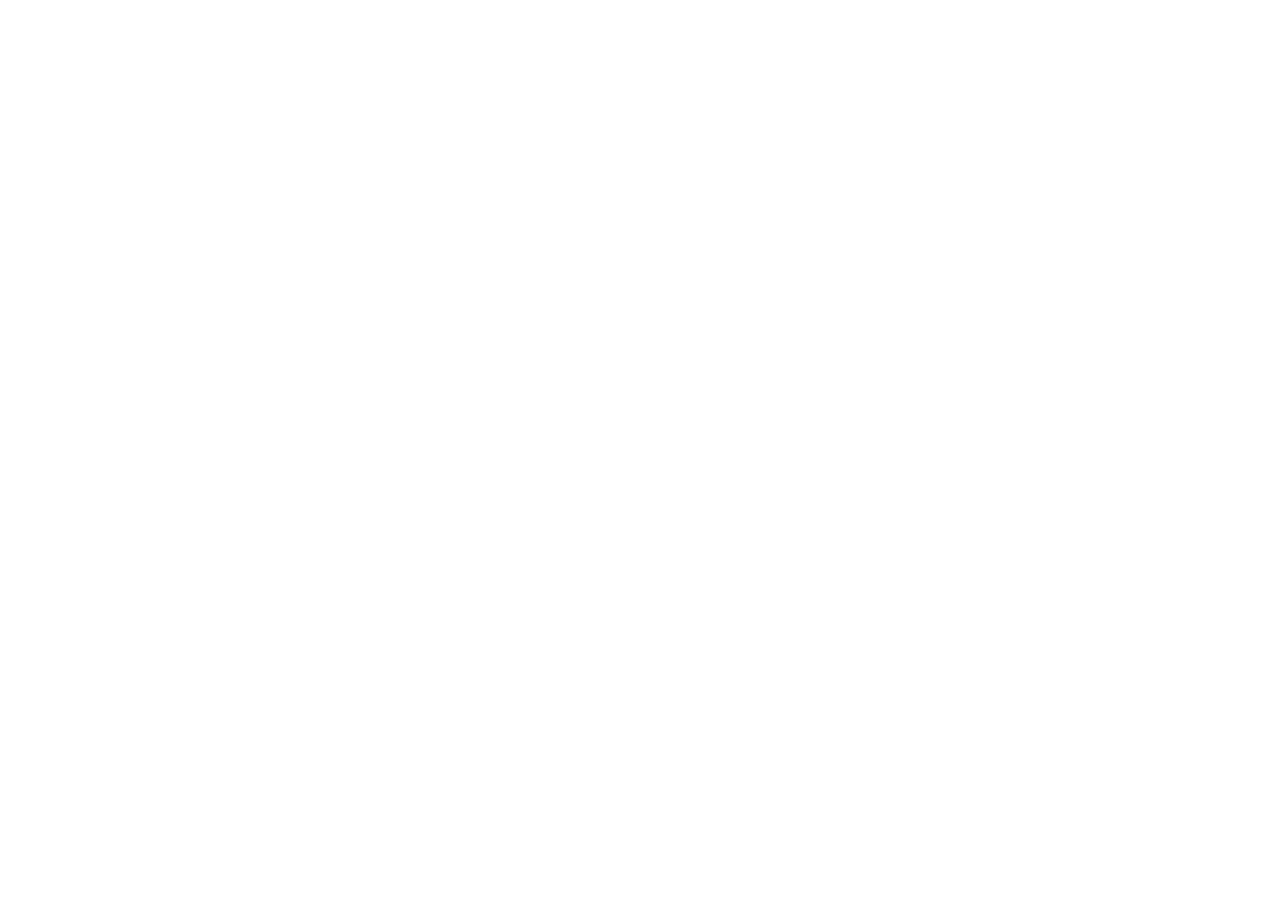
==== contact.html @ 7c4e67d2 "Init: Création de dépot et Arborescence" ====
<!DOCTYPE html>
<html lang="en">
<head>
    <meta charset="UTF-8">
    <meta name="viewport" content="width=device-width, initial-scale=1.0">
    <title>Contact-AfriConnectSummit</title>
     <!--google fonts-->
    <link href="https://fonts.googleapis.com/css2?family=Poppins:wght@300;500;700&display=swap" rel="stylesheet">
    <!--icons bootstrap-->
    <link href="https://cdn.jsdelivr.net/npm/bootstrap-icons@1.11.3/font/bootstrap-icons.css" rel="stylesheet">
    <!--Feuille CSS-->
    <link rel="stylesheet" href="css/style.css">
</head>
<body>
     <!--Le contenu de ma page -->

     
    <script src="js/main.js"></script>
</body>
</html>
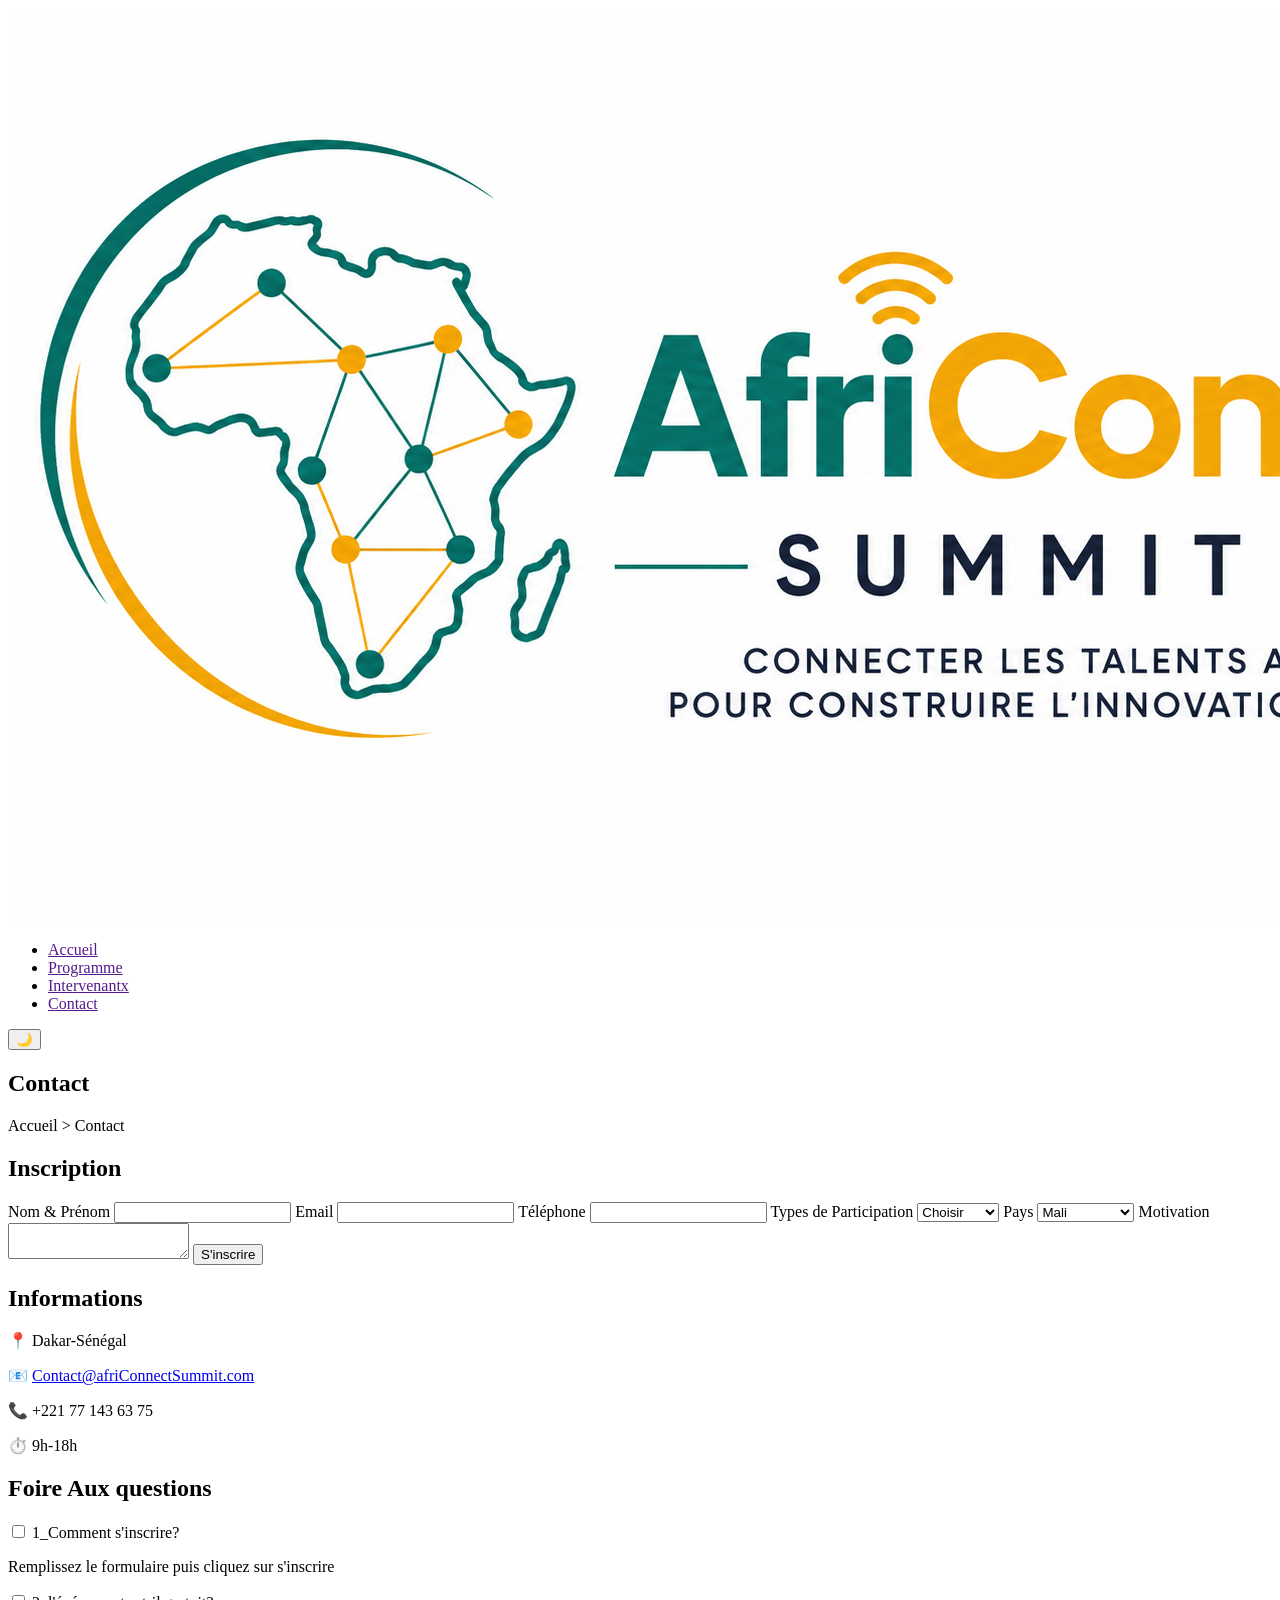
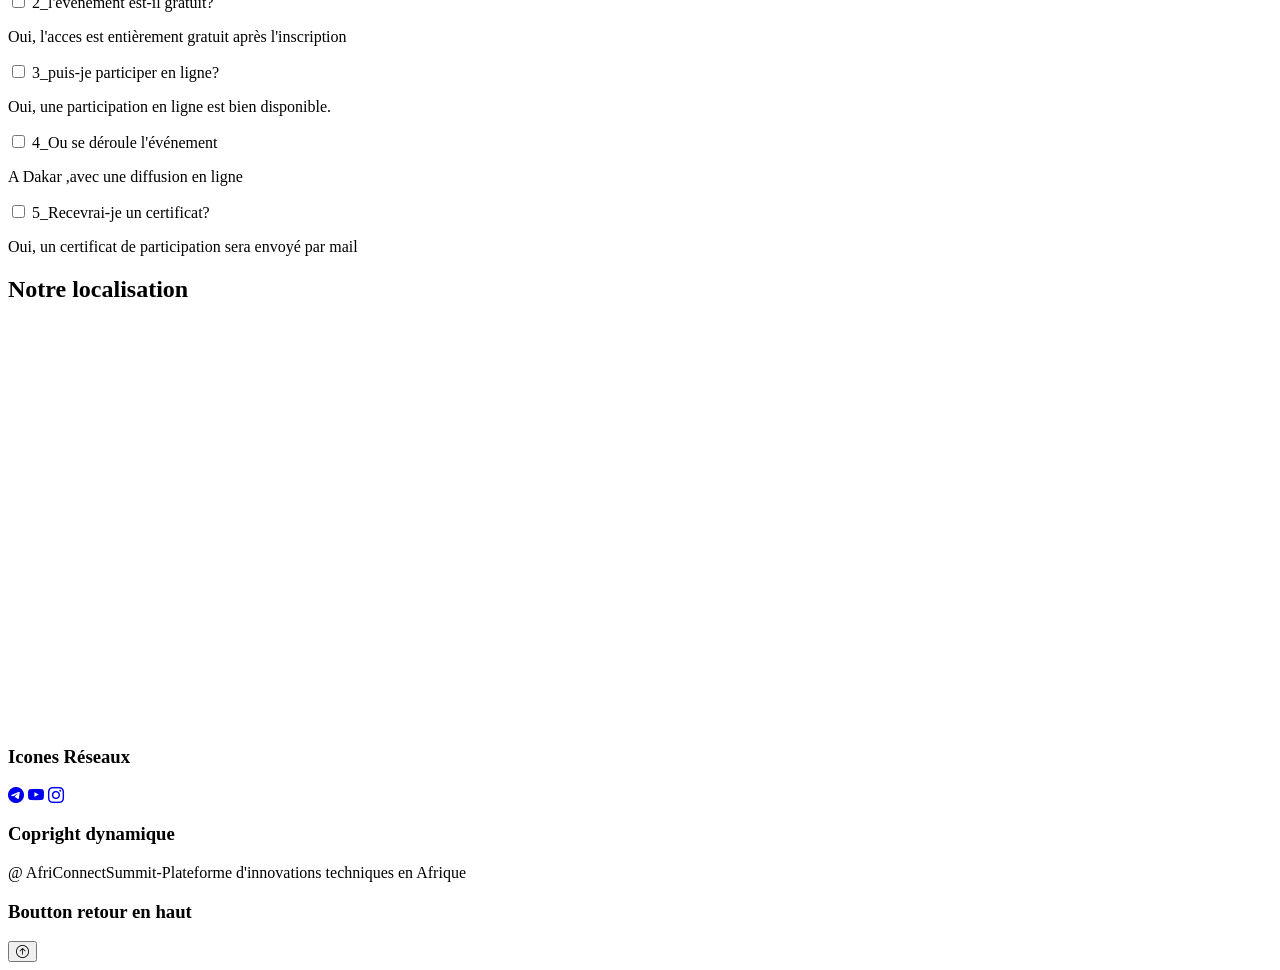
==== commit e36f49ca: "HTML : Structure complète des 4 pages html" ====
--- a/contact.html
+++ b/contact.html
@@ -13,8 +13,138 @@
 </head>
 <body>
      <!--Le contenu de ma page -->
-
-     
+          <!--L'entète LOGO + lien-->
+<header>
+    <nav>
+        <div><img src="images/logoAfriConnectSummit.png" alt="logo"></div>
+        <ul class="menu" id="menu">
+            <li><a href="">Accueil</a></li>
+            <li><a href="">Programme</a></li>
+            <li><a href="">Intervenantx</a></li>
+            <li><a href="">Contact</a></li>
+        </ul>
+        <div class="hamburger" id="hamburger"></div>
+        <!--Bouton dark mobile-->
+            <button id="themeToggle">🌙</button>
+    </nav>
+</header>
+<!--Section HERO-->
+<section class="hero-interne">
+    <h1>Contact</h1>
+    <p class="breadcrumb">Accueil > Contact</p>
+</section>
+    <!--Formulaire-->
+<section class="contact">
+    <div class="Formulaire">
+        <h2>Inscription</h2>
+        <form id="form">
+        <label for="name"> Nom & Prénom</label>
+        <input type="text" id="nom">
+        <small></small>
+        <label>Email</label>
+        <input type="text" id="email">
+        <label>Téléphone</label>
+        <small></small>
+        <input type="telephone" id="telephone">
+        <label>Types de Participation</label>
+        <select  id="type">
+            <option value="">Choisir</option>
+            <option>Présentiel</option>
+            <option>En ligne</option>
+        </select>
+        <small></small>
+        <label>Pays</label>
+        <select id="pays">
+            <option>Mali</option>
+            <option>Sénégal</option>
+            <option>Maroc</option>
+            <option>Burkina-faso</option>
+            <option>Guinée</option>
+            <option>Nigeria</option>
+            <option>Cameroum</option>
+            <option>Algérie</option>
+            <option>Ghana</option>
+            <option>Congo</option>
+            <option>Togo</option>
+            <option>Bénin</option>
+            <option >Mauritanie</option>
+        </select>
+        <small></small>
+        <label>Motivation</label>
+        <textarea  id="message"></textarea>
+        <small></small>
+        <button type="submit">S'inscrire</button>
+        </form>
+    </div>
+    <div class="infos">
+    <h2>Informations</h2>
+    <p>📍 Dakar-Sénégal</p>
+    <p> 📧 <a href="mailto:Contact@afriConnectSummit.com">Contact@afriConnectSummit.com</a></p>
+    <p>📞 +221 77 143 63 75</p>
+    <p>⏱️ 9h-18h</p>
+    </div>
+</section>
+<!--Sections faq en accordion-->
+<section class="faq">
+<h2>Foire Aux questions</h2>
+<div class="accordion">
+    <input type="checkbox" id="q1">
+    <label for="q1">1_Comment s'inscrire?</label>
+    <div class="content">
+        <p>Remplissez le formulaire puis cliquez sur s'inscrire</p>
+    </div>
+     <input type="checkbox" id="q2">
+    <label for="q2">2_l'événement est-il gratuit?</label>
+    <div class="content">
+        <p>Oui, l'acces est entièrement gratuit après l'inscription</p>
+    </div>
+     <input type="checkbox" id="q3">
+    <label for="q3">3_puis-je participer en ligne?</label>
+    <div class="content">
+        <p> Oui, une participation en ligne est bien disponible.</p>
+    </div>
+ <input type="checkbox" id="q4">
+    <label for="q4">4_Ou se déroule l'événement</label>
+    <div class="content">
+        <p> A Dakar ,avec une diffusion en ligne</p>
+    </div>
+     <input type="checkbox" id="q5">
+    <label for="q5">5_Recevrai-je un certificat?</label>
+    <div class="content">
+        <p>Oui, un certificat de participation sera envoyé par mail</p>
+    </div>
+</div>
+</section>
+<!--Section maps-->
+<section class="map">
+    <h2>Notre localisation</h2>
+    <iframe
+        src="https://www.google.com/maps?q=Dakar,Senegal&output=embed"
+        width="100%"
+        height="400"
+        style="border:0;"
+        allowfullscreen=""
+        loading="lazy">
+    </iframe>
+</section>
+ <footer>
+        <div>
+            <h3>Icones Réseaux</h3>
+            <a href="http://telegram.org"><i class="bi bi-telegram"></i></a>
+            <a href="http://youtube.com"><i class="bi bi-youtube"></i></a>
+            <a href="http://instagram.com"><i class="bi bi-instagram"></i></a>
+        </div>
+        <div>
+            <h3>Copright dynamique</h3>
+            <p> <span id="year"> @ AfriConnectSummit-Plateforme d'innovations techniques en Afrique</span></p>
+        </div>
+        <div>
+            <h3>Boutton retour en haut</h3>
+            <button id="btnTop">
+                <i class=" bi bi-arrow-up-circle"></i>
+            </button>
+        </div>
+    </footer>
     <script src="js/main.js"></script>
 </body>
 </html>
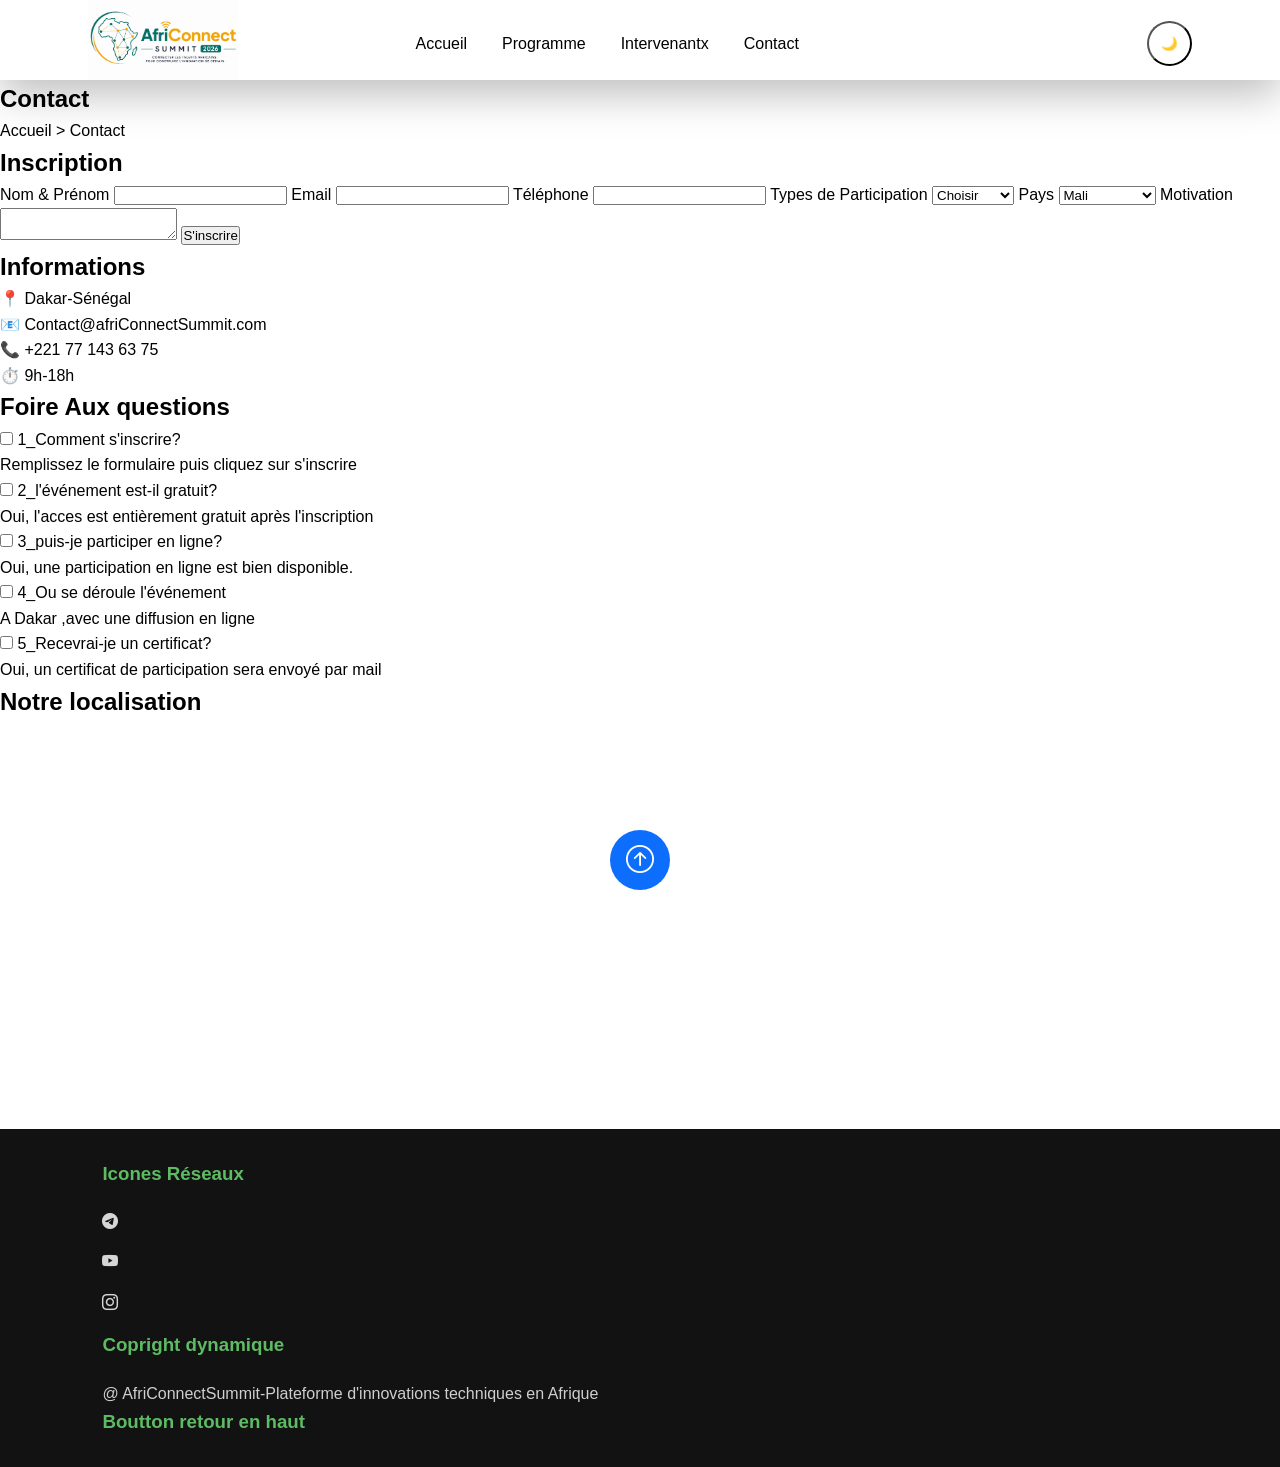
==== commit df16779d: "CSS: root et style complet de la page d'accueil" ====
--- a/contact.html
+++ b/contact.html
@@ -15,20 +15,26 @@
      <!--Le contenu de ma page -->
           <!--L'entète LOGO + lien-->
 <header>
-    <nav>
-        <div><img src="images/logoAfriConnectSummit.png" alt="logo"></div>
-        <ul class="menu" id="menu">
-            <li><a href="">Accueil</a></li>
-            <li><a href="">Programme</a></li>
-            <li><a href="">Intervenantx</a></li>
-            <li><a href="">Contact</a></li>
-        </ul>
-        <div class="hamburger" id="hamburger"></div>
-        <!--Bouton dark mobile-->
+        <nav>
+            <div class="nav-container">
+            <div><img src="images/logoAfriConnectSummit.png" alt="logo" class="logo"></div>
+            <ul class="menu" id="menu">
+                <li><a href="index.html">Accueil</a></li>
+                <li><a href="programme.html">Programme</a></li>
+                <li><a href="intervenants.html">Intervenantx</a></li>
+                <li><a href="contact.html">Contact</a></li>
+            </ul>
+            <div class="btn-et-autres">
+            <button class="inscription">S'inscrire maitenant</button>
+            <div class="hamburger" id="hamburger"></div>
+            <!--Bouton dark mobile-->
             <button id="themeToggle">🌙</button>
-    </nav>
-</header>
+            </div>
+            </div>
+        </nav>
+    </header>
 <!--Section HERO-->
+<main>
 <section class="hero-interne">
     <h1>Contact</h1>
     <p class="breadcrumb">Accueil > Contact</p>
@@ -127,6 +133,7 @@
         loading="lazy">
     </iframe>
 </section>
+</main>
  <footer>
         <div>
             <h3>Icones Réseaux</h3>
--- a/css/style.css
+++ b/css/style.css
@@ -0,0 +1,738 @@
+/*Les Variables CSS dans root mes couleurs et typogrgraphies*/
+:root {
+    --primary: green;
+    --secondary: #f59e0b;
+    --dark: #0f172a;
+    --white: #F1F5F9;
+    --text:#334155;
+    --raduis: 35px;
+    --transition: 0.4s;
+    --shadow: 0 15px 40px rgba(0, 0, 0, .25);
+    --Titres: 'Space Grotesk', sans-serif;
+    --sous-titres: 'Inter', sans-serif;
+}
+
+/*Reset qui prend toutes les balises*/
+* {
+    margin: 0;
+    padding: 0;
+    box-sizing: border-box;
+}
+
+/*Les pages avec un scrool fluide*/
+html {
+    scroll-behavior: smooth;
+}
+
+/*le contenu de mes pages*/
+body {
+    font-family: var(--Titres);
+    color:black ;
+    line-height: 1.6;
+}
+
+/*La navbar*/
+nav {
+    position: fixed;
+    top: 0;
+    left: 0;
+    width: 100%;
+    height: 80px;
+    z-index: 1000;
+    transition: var(--transition);
+    box-shadow: var(--shadow);
+
+}
+main{
+    padding-top: 80px;
+}
+/*image du logo*/
+.logo {
+    width: 100%;
+    height: 80px;
+}
+
+.nav-container {
+    display: flex;
+    justify-content: space-around;
+    align-items: center;
+}
+
+.menu {
+    display: flex;
+    gap: 35px;
+}
+
+a {
+    text-decoration: none;
+    color: inherit;
+    transition: var(--transition);
+    position: relative;
+}
+
+/*Les liens au survol*/
+a:hover {
+    text-decoration: underline;
+    color: var(--btn);
+}
+
+ul {
+    list-style: none;
+    cursor: pointer;
+}
+
+a::after {
+    content: "";
+    position: absolute;
+    left: 0;
+    bottom: -8px;
+    width: 0;
+    height: 2px;
+    background: var(--secondary);
+    transition: var(--transition);
+}
+
+.btn-et-autres {
+    display: flex;
+    align-items: center;
+    gap: 15px;
+}
+
+/*les bouttons*/
+.inscription {
+    background: var(--btn);
+    color: white;
+    padding: 10px 20px;
+    border-radius: 30px;
+    border:none;
+}
+
+.inscription:hover {
+    background: var(--dark);
+    color: var(--white);
+}
+
+#themeToggle {
+    width: 45px;
+    height: 45px;
+    border-radius: 50%;
+    background: var(--card);
+    color: white;
+}
+
+/*Menu Hamburguer*/
+.hamburger {
+    display: none;
+    flex-direction: column;
+    cursor: pointer;
+}
+
+.hamburger span {
+    width: 28px;
+    height: 3px;
+    background: #333;
+    margin: 4px;
+    transition: var(--Transition);
+}
+
+/*responsive du hamburger*/
+@media (max-width:768px) {
+    .menu {
+        position: absolute;
+        top: 75px;
+        right: -100%;
+        width: 260px;
+        height: calc(100vh - 75px);
+        background: var(--white);
+        flex-direction: column;
+        align-items: center;
+        padding-top: 48px;
+        gap: 30px;
+        transition: var(--Transition);
+        box-shadow: var(--shadow);
+    }
+
+    .menu.active {
+        right: 0;
+    }
+
+    .hamburger {
+        display: flex;
+    }
+}
+/*Responsive de la navbar*/
+@media(max-width:768px) {
+    .nav-menu {
+        position: absolute;
+        top: 80px;
+        left: 0;
+        width: 100%;
+        background: var(--dark-card);
+        flex-direction: column;
+        align-items: center;
+        padding: 30px;
+        display: none;
+    }
+    .nav-menu.show {
+        display: flex;
+    }
+    .menu-btn {
+        display: flex;
+    }
+}
+
+/*Section hero*/
+.Hero {
+    background: linear-gradient(rgba(255, 255, 255, 0.7), rgba(255, 255, 255, 0.7));
+    color: black;
+    display: flex;
+    align-items: center;
+    justify-content: space-between;
+    gap: 40px;
+    overflow: hidden;
+    /*bloque le débordement*/
+}
+
+.gauche {
+    flex: 0 0 40%;
+    position: relative;
+    z-index: 1;
+}
+
+.gauche h1 {
+    font-size: 50px;
+    font-weight: bold;
+    line-height: 1.2;
+    margin-bottom: 10px;
+    text-shadow: var(--shadow);
+}
+
+.gauche h2 h3 {
+    font-size: 18px;
+    line-height: 1.6;
+    text-shadow: 0 4px 15px rgba(0, 0, 0, 0.5);
+}
+
+/*Video à droite*/
+.video {
+
+    padding: 25px;
+
+    border-radius: 35px;
+
+    background: linear-gradient(135deg,
+            #4e46e508,
+            #7c3aed68,
+            #ec489a25);
+
+    box-shadow: 0 25px 60px rgba(0, 0, 0, .35);
+    overflow: hidden;
+
+}
+.hero-video {
+    width: 100%;
+    display: block;
+    border-radius: 25px;
+    object-fit: cover;
+    box-shadow:
+        0 20px 50px rgba(0, 0, 0, .25),
+        0 0 60px rgba(130, 80, 255, .25);
+}
+
+/*LES Bottons CTA*/
+.voir {
+    background: var(--btn);
+    color: white;
+    padding: 10px 20px;
+    border-radius: 30px;
+    border: none;
+}
+.voir:hover {
+    background-color: transparent;
+    color: #0B0F19;
+    padding: 10px 20px;
+    border-radius: 30px;
+}
+.inscrire {
+    background-color: transparent;
+    color: #0B0F19;
+    padding: 10px 20px;
+    border-radius: 30px;
+    border:2px solid #1d9d50;
+}
+.inscrire:hover {
+    background: var(--gray);
+    color: white;
+}
+
+/*Section chiffres*/
+.chiffre {
+    display: grid;
+    grid-template-columns: repeat(4, 1fr);
+    gap: 30px;
+}
+
+.chiffre div {
+    background: var(--card);
+    padding: 10px;
+    text-align: center;
+    border-radius: 15px;
+    transition: var(--transition);
+}
+
+.chiffre div:hover {
+    transform: translateY(-10px);
+}
+
+.chiffre h2 {
+    font-size: 3.2rem;
+    color: var(--btn);
+
+}
+
+.chiffre p {
+    font-weight: 230;
+}
+
+/*Section pourquoi participer*/
+.Participer {
+    max-width: 1200px;
+    margin: auto;
+    display: grid;
+    grid-template-columns: repeat(3, 1fr);
+    gap: 25px;
+    padding: 50px 20px;
+}
+
+.center {
+    text-align: center;
+}
+
+.Participer div {
+    background: white;
+    padding: 30px;
+    border-radius: 15px;
+    text-align: center;
+    box-shadow: 0 5px 12px rgba(0, 0, 0, .08);
+    transition: .4s;
+}
+
+.Participer div:hover {
+    transform: translateY(-8px);
+}
+
+.Participer i {
+    font-size: 45px;
+    color: #1d9d50;
+}
+
+/*Sections des intervenants vedettes*/
+
+.intervenants {
+    display: flex;
+    flex-direction: row;
+    justify-content: space-around;
+    padding: 60px 20px;
+    background-color: #f9f9f956;
+    text-align: center;
+}
+
+.intervenants .carde{
+    background-color:var(--white);
+    color: black;
+    border: none;
+    border-radius: 15px;
+    width: 280px;
+    height: auto;
+    overflow: hidden;
+    box-shadow: 0 4px 15px rgba(0, 0, 0, 0.1);
+    transition: transform 0.3s;
+    box-shadow: var(--shadow);
+    height: 100%;
+
+}
+
+.intervenants div:hover {
+    transform: translateY(-10px);
+}
+.intervenants .card:nth-child(even){
+   transform: translateY(50px); 
+}
+.intervenants img {
+    width: 100%;
+    height: 200px;
+    object-fit: cover;
+    transition: 0.4s ease;
+    transform: 0.4s ease;
+}
+.carde:hover {
+    transform: translateY(-10px) scale(1.02);
+    box-shadow: 0 20px 40px rgb(85, 83, 83);
+}
+
+.carde:hover img {
+    transform: scale(1.1);
+}
+.intervenants h3 {
+    margin-top: 15px;
+}
+
+.intervenants button {
+    margin: 20px;
+    padding: 12px 25px;
+    background: #1d9d50;
+    border: none;
+    border-radius: 25px;
+}
+
+.intervenants a {
+    color: white;
+    text-decoration: none;
+}
+/*Responsive des intervenants vedettes*/
+@media (max-width:375px) {
+    .carde{
+        grid-template-columns: repeat(2, 1fr);
+    }
+}
+
+/*Nos sponsors*/
+/* ===========================
+        SPONSORS
+=========================== */
+
+.sponsors{
+    width: 90%;
+    max-width: 1300px;
+    margin: 80px auto;
+    text-align: center;
+}
+
+.sponsors h2{
+    font-size: 2.8rem;
+    color: #0a4f8f;
+    margin-bottom: 10px;
+}
+
+.sponsor-text{
+    color: #666;
+    margin-bottom: 50px;
+    font-size: 40px;
+}
+.part{
+   margin-top: 20px;
+    margin-bottom: 25px;
+    padding: 8px 20px;
+    border-radius: 30px;
+    color: white;
+    font-weight: bold;
+    font-size: 15px; 
+    background-color: #0d2c54; 
+}
+.sponsors-container{
+    display: flex;
+    justify-content: center;
+    align-items: flex-end;
+    gap: 35px;
+    flex-wrap: wrap;
+}
+
+/* ===================
+      CARTE
+=================== */
+
+.card{
+
+    background: white;
+    border-radius: 20px;
+    box-shadow: 0 15px 35px rgba(0,0,0,.10);
+    transition: .4s;
+    overflow: hidden;
+    display: flex;
+    flex-direction: column;
+    justify-content: center;
+    align-items: center;
+}
+.card:hover{
+    transform: translateY(-12px);
+    box-shadow: 0 20px 40px rgba(0,0,0,.18);
+
+}
+.card img{
+    width: 80%;
+    object-fit: contain;
+}
+
+/* Badge */
+.badge{
+
+    margin-top: 20px;
+    margin-bottom: 25px;
+    padding: 8px 20px;
+    border-radius: 30px;
+    color: white;
+    font-weight: bold;
+    font-size: 15px;
+
+}
+
+/* ===================
+    OR (plus grande)
+=================== */
+
+.gold{
+    width: 380px;
+    height: 420px;
+    border-top: 8px solid gold;
+
+}
+.gold img{
+    width: 230px;
+}
+.gold .badge{
+    background: gold;
+    color: #222;
+}
+/*ARGENT*/
+.silver{
+    width: 280px;
+    height: 340px;
+    border-top: 8px solid silver;
+}
+
+.silver img{
+    width: 180px;
+}
+
+.silver .badge{
+    background: silver;
+    color: #222;
+}
+
+/*BRONZE*/
+
+.bronze{
+    width: 240px;
+    height: 300px;
+    border-top: 8px solid #CD7F32;
+}
+
+.bronze img{
+    width: 150px;
+}
+
+.bronze .badge{
+    background: #CD7F32;
+}
+
+/*Responsive*/
+
+@media(max-width:900px){
+    .sponsors-container{
+        flex-direction: column;
+        align-items: center;
+    }
+    .gold,
+    .silver,
+    .bronze{
+        width: 90%;
+        max-width: 380px;
+        height: 320px;
+    }
+}
+.card {
+    opacity: 0;
+    transform: translateY(50px);
+    animation: apparition 0.8s ease forwards;
+}
+.card:nth-child(2) {
+    animation-delay: 0.2s;
+}
+.card:nth-child(3) {
+    animation-delay: 0.4s;
+}
+@keyframes apparition {
+    from {
+        opacity: 0;
+        transform: translateY(50px);
+    }
+    to {
+        opacity: 1;
+        transform: translateY(0);
+    }
+}
+/*Footer*/
+
+footer{
+    background:#121212;
+    color:#fff;
+    padding:30px 8% 10px;
+}
+
+.footer-container{
+    display: grid;
+    grid-template-columns: 2fr 1fr 1fr;
+    gap: 25px;
+}
+footer .logo{
+    width: 140px;
+    margin-bottom: 10px;
+}
+footer p{
+    color: #cfcfcf;
+    line-height: 1.7;
+}
+footer h3{
+    color: #5DBB63;
+    margin-bottom: 20px;
+}
+
+footer a{
+    display: block;
+    text-decoration: none;
+    color:#d6d6d6;
+    margin-bottom:15px;
+    transition:.3s;
+}
+footer a:hover{
+    color:#5DBB63;
+}
+hr{
+    margin: 40px;
+    border: none;
+    border-top: 2px solid #333;
+}
+.foot-bas{
+    display: flex;
+    flex-direction: row;
+    justify-content: space-between;
+    margin-bottom: 0;
+    text-align: center;
+    color: #bbb;
+    font-size: .9rem;
+}
+.icon{
+    display: flex;
+    gap: 20px;
+}
+/*Responsive du footer*/
+@media (max-width:768px) {
+    .footer-container{
+        grid-template-columns: repeat(2, 1f);
+    }
+}
+   @media (max-width:375px) {
+    .footer-container{
+        grid-template-columns: 1f;
+    } 
+}
+/*Bouton retour en haut*/
+#btnTop{
+    width:60px;
+    height:60px;
+    border:none;
+    border-radius:50%;
+    background:#0d6efd;
+    color:white;
+    font-size:28px;
+    cursor:pointer;
+    transition:.3s;
+    position: fixed;
+    left: 50%;
+    bottom: 10px;
+    transform: translateX(-50%);
+}
+#btnTop:hover{
+    background:white;
+    color:#0d6efd;
+    transform:scale(1.1);
+}
+/* RESPONSIVE de la page programme*/
+
+@media(max-width:992px){
+
+.hero-interne h1{
+
+    font-size:42px;
+}
+
+table{
+
+    font-size:14px;
+}
+
+table th,
+table td{
+
+    padding:12px;
+}
+
+.themes h2{
+
+    font-size:32px;
+}
+
+}
+
+@media(max-width:768px){
+
+.tabs{
+
+    flex-direction:column;
+    align-items:center;
+}
+
+.tab{
+
+    width:220px;
+}
+
+.hero-interne{
+
+    height:250px;
+}
+
+.hero-interne h1{
+
+    font-size:34px;
+}
+
+.hero-interne p{
+
+    font-size:16px;
+}
+
+footer{
+
+    flex-direction:column;
+    text-align:center;
+}
+
+table{
+
+    display:block;
+    overflow-x:auto;
+    white-space:nowrap;
+}
+
+}
+
+@media(max-width:480px){
+
+.hero-interne h1{
+
+    font-size:28px;
+}
+
+.themes h2{
+
+    font-size:26px;
+}
+
+.theme-card{
+
+    padding:30px 20px;
+}
+
+}
+
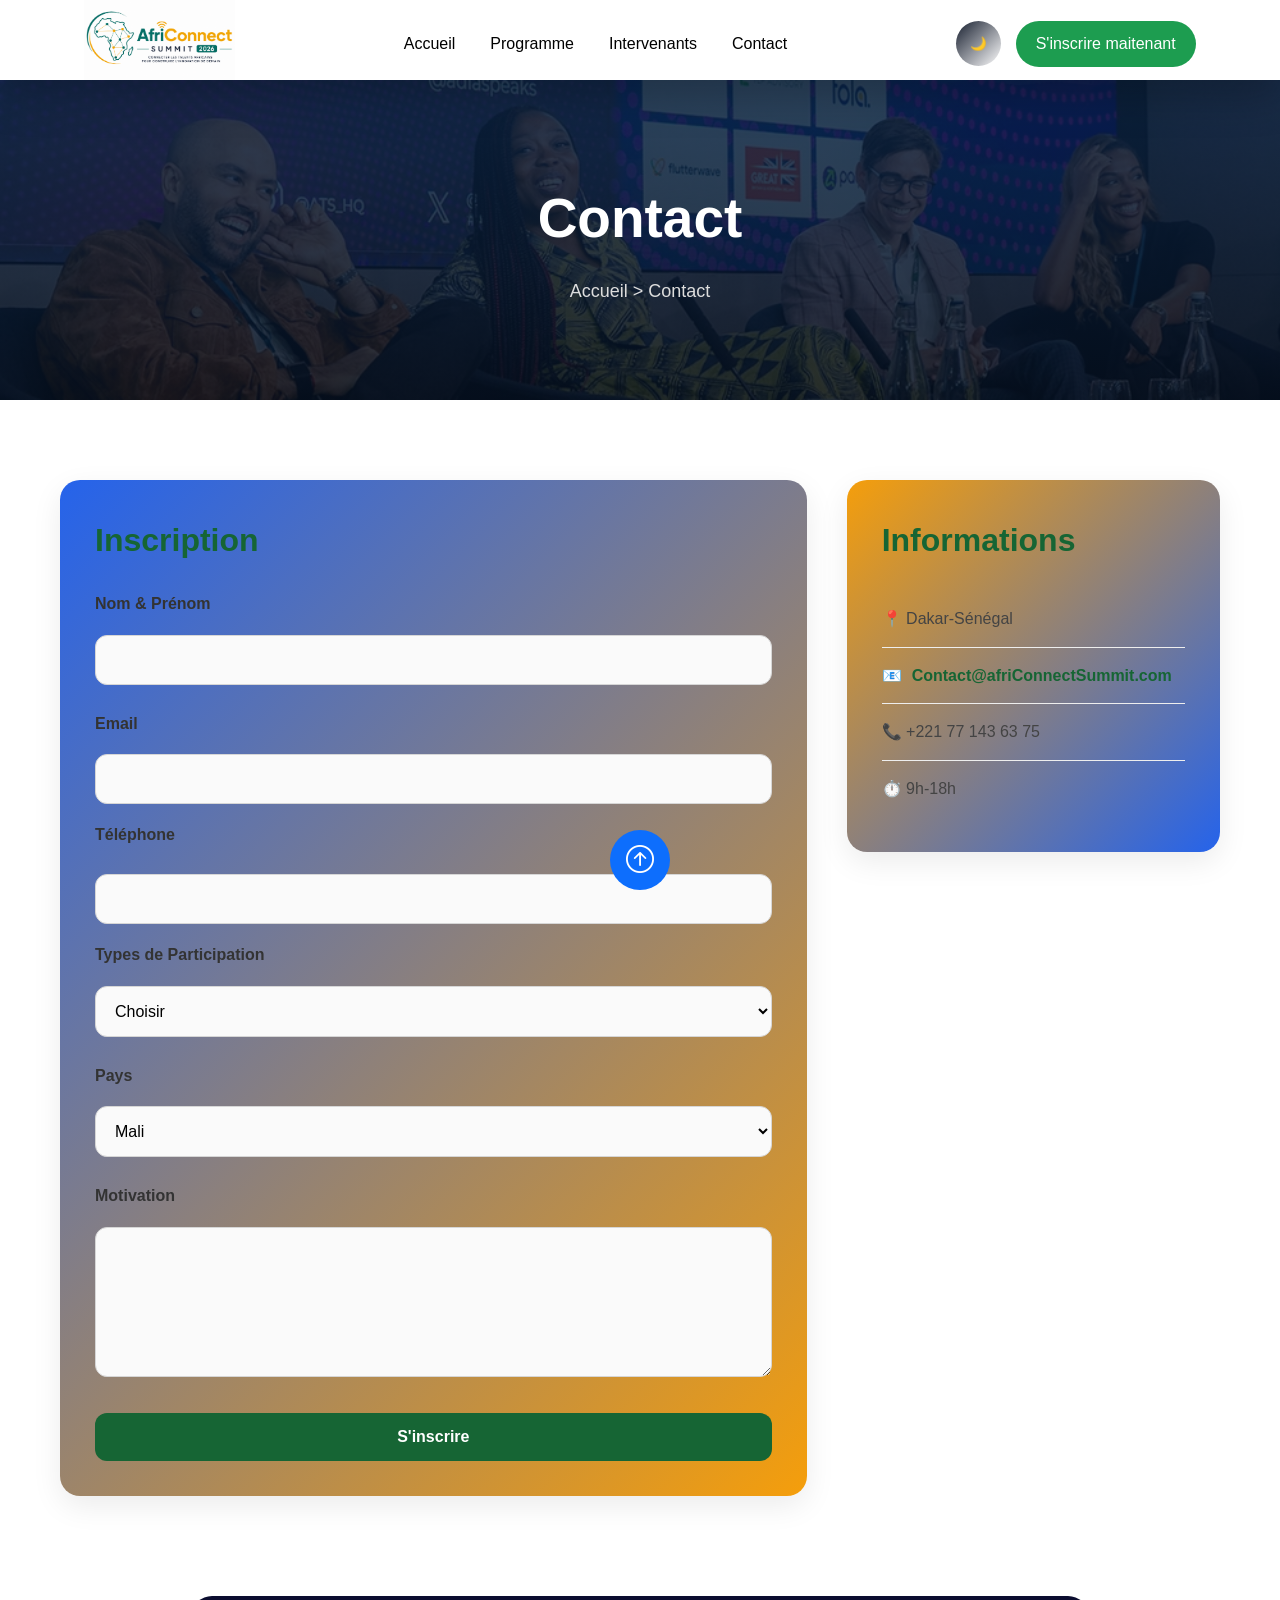
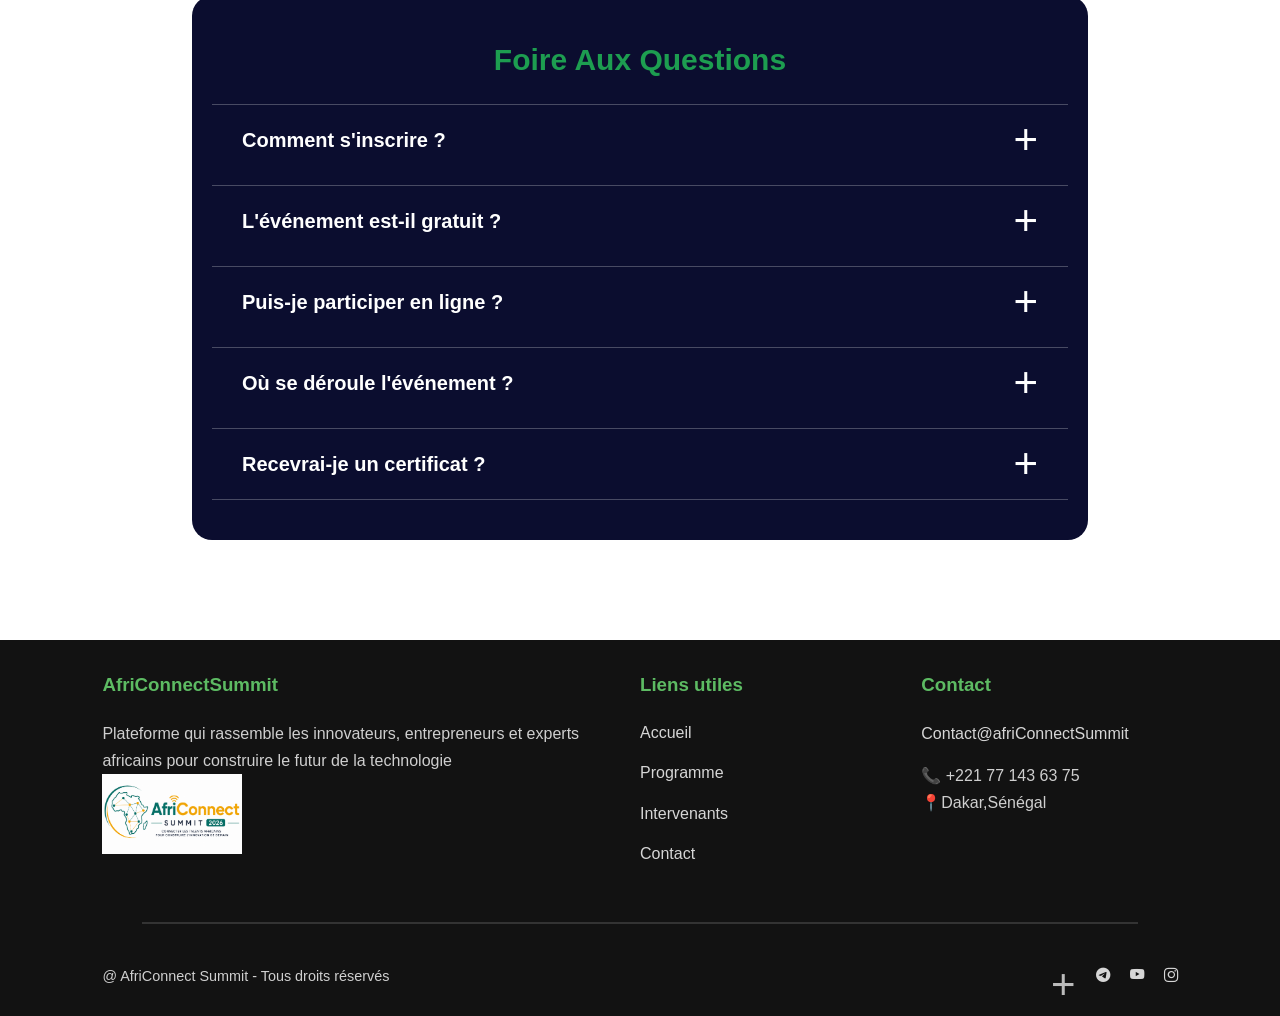
==== commit 7270e1f4: "CSS:Style complet des autres  pages" ====
--- a/contact.html
+++ b/contact.html
@@ -1,157 +1,226 @@
 <!DOCTYPE html>
 <html lang="en">
+
 <head>
     <meta charset="UTF-8">
     <meta name="viewport" content="width=device-width, initial-scale=1.0">
     <title>Contact-AfriConnectSummit</title>
-     <!--google fonts-->
+    <!--google fonts-->
     <link href="https://fonts.googleapis.com/css2?family=Poppins:wght@300;500;700&display=swap" rel="stylesheet">
     <!--icons bootstrap-->
     <link href="https://cdn.jsdelivr.net/npm/bootstrap-icons@1.11.3/font/bootstrap-icons.css" rel="stylesheet">
     <!--Feuille CSS-->
     <link rel="stylesheet" href="css/style.css">
 </head>
+
 <body>
-     <!--Le contenu de ma page -->
-          <!--L'entète LOGO + lien-->
-<header>
+    <!--Le contenu de ma page -->
+    <!--L'entète LOGO + lien-->
+    <header>
         <nav>
             <div class="nav-container">
-            <div><img src="images/logoAfriConnectSummit.png" alt="logo" class="logo"></div>
+            <div> <a href="index.html"><img src="images/logoAfriConnectSummit.png" alt="logo"  class="logo"></a></div>
             <ul class="menu" id="menu">
                 <li><a href="index.html">Accueil</a></li>
                 <li><a href="programme.html">Programme</a></li>
-                <li><a href="intervenants.html">Intervenantx</a></li>
+                <li><a href="intervenants.html">Intervenants</a></li>
                 <li><a href="contact.html">Contact</a></li>
             </ul>
             <div class="btn-et-autres">
-            <button class="inscription">S'inscrire maitenant</button>
-            <div class="hamburger" id="hamburger"></div>
-            <!--Bouton dark mobile-->
+                 <!--Bouton dark mobile-->
             <button id="themeToggle">🌙</button>
+            <a href="contact.html" class="inscription">S'inscrire maitenant</a>
+            <div class="hamburger" id="hamburger">
+                <span></span>
+                <span></span>
+                <span></span>
+            </div>
             </div>
             </div>
         </nav>
     </header>
-<!--Section HERO-->
-<main>
-<section class="hero-interne">
-    <h1>Contact</h1>
-    <p class="breadcrumb">Accueil > Contact</p>
-</section>
-    <!--Formulaire-->
-<section class="contact">
-    <div class="Formulaire">
-        <h2>Inscription</h2>
-        <form id="form">
-        <label for="name"> Nom & Prénom</label>
-        <input type="text" id="nom">
-        <small></small>
-        <label>Email</label>
-        <input type="text" id="email">
-        <label>Téléphone</label>
-        <small></small>
-        <input type="telephone" id="telephone">
-        <label>Types de Participation</label>
-        <select  id="type">
-            <option value="">Choisir</option>
-            <option>Présentiel</option>
-            <option>En ligne</option>
-        </select>
-        <small></small>
-        <label>Pays</label>
-        <select id="pays">
-            <option>Mali</option>
-            <option>Sénégal</option>
-            <option>Maroc</option>
-            <option>Burkina-faso</option>
-            <option>Guinée</option>
-            <option>Nigeria</option>
-            <option>Cameroum</option>
-            <option>Algérie</option>
-            <option>Ghana</option>
-            <option>Congo</option>
-            <option>Togo</option>
-            <option>Bénin</option>
-            <option >Mauritanie</option>
-        </select>
-        <small></small>
-        <label>Motivation</label>
-        <textarea  id="message"></textarea>
-        <small></small>
-        <button type="submit">S'inscrire</button>
-        </form>
-    </div>
-    <div class="infos">
-    <h2>Informations</h2>
-    <p>📍 Dakar-Sénégal</p>
-    <p> 📧 <a href="mailto:Contact@afriConnectSummit.com">Contact@afriConnectSummit.com</a></p>
-    <p>📞 +221 77 143 63 75</p>
-    <p>⏱️ 9h-18h</p>
+    <!--Section HERO-->
+    <main>
+        <section class="hero-interne">
+            <h1>Contact</h1>
+            <p class="breadcrumb">Accueil > Contact</p>
+        </section>
+        <!--Formulaire-->
+        <section class="contact">
+            <div class="Formulaire">
+                <h2>Inscription</h2>
+                <form id="form">
+                    <label for="name"> Nom & Prénom</label>
+                    <input type="text" id="nom">
+                    <small></small>
+                    <label>Email</label>
+                    <input type="text" id="email">
+                    <label>Téléphone</label>
+                    <small></small>
+                    <input type="telephone" id="telephone">
+                    <label>Types de Participation</label>
+                    <select id="type">
+                        <option value="">Choisir</option>
+                        <option>Présentiel</option>
+                        <option>En ligne</option>
+                    </select>
+                    <small></small>
+                    <label>Pays</label>
+                    <select id="pays">
+                        <option>Mali</option>
+                        <option>Sénégal</option>
+                        <option>Maroc</option>
+                        <option>Burkina-faso</option>
+                        <option>Guinée</option>
+                        <option>Nigeria</option>
+                        <option>Cameroum</option>
+                        <option>Algérie</option>
+                        <option>Ghana</option>
+                        <option>Congo</option>
+                        <option>Togo</option>
+                        <option>Bénin</option>
+                        <option>Mauritanie</option>
+                    </select>
+                    <small></small>
+                    <label>Motivation</label>
+                    <textarea id="message"></textarea>
+                    <small></small>
+                    <button type="submit">S'inscrire</button>
+                </form>
+            </div>
+            <div class="infos">
+                <h2>Informations</h2>
+                <p>📍 Dakar-Sénégal</p>
+                <p> 📧 <a href="mailto:Contact@afriConnectSummit.com">Contact@afriConnectSummit.com</a></p>
+                <p>📞 +221 77 143 63 75</p>
+                <p>⏱️ 9h-18h</p>
+            </div>
+        </section>
+        <!--Sections faq en accordion-->
+       <section class="faq">
+
+    <h2>Foire Aux Questions</h2>
+
+    <div class="accordion">
+
+        <div class="faq-item">
+            <input type="checkbox" id="q1">
+            <label for="q1">
+                <span>Comment s'inscrire ?</span>
+                <span class="icon"></span>
+            </label>
+
+            <div class="content">
+                <p>
+                    Remplissez le formulaire puis cliquez sur <strong>S'inscrire</strong>.
+                    Vous recevrez ensuite un e-mail de confirmation.
+                </p>
+            </div>
+        </div>
+
+        <div class="faq-item">
+            <input type="checkbox" id="q2">
+            <label for="q2">
+                <span>L'événement est-il gratuit ?</span>
+                <span class="icon"></span>
+            </label>
+
+            <div class="content">
+                <p>
+                    Oui, l'accès est entièrement gratuit après l'inscription.
+                </p>
+            </div>
+        </div>
+
+        <div class="faq-item">
+            <input type="checkbox" id="q3">
+            <label for="q3">
+                <span>Puis-je participer en ligne ?</span>
+                <span class="icon"></span>
+            </label>
+
+            <div class="content">
+                <p>
+                    Oui, une participation en ligne est disponible via notre plateforme.
+                </p>
+            </div>
+        </div>
+
+        <div class="faq-item">
+            <input type="checkbox" id="q4">
+            <label for="q4">
+                <span>Où se déroule l'événement ?</span>
+                <span class="icon"></span>
+            </label>
+
+            <div class="content">
+                <p>
+                    L'événement se déroule à Dakar avec une diffusion en ligne.
+                </p>
+            </div>
+        </div>
+
+        <div class="faq-item">
+            <input type="checkbox" id="q5">
+            <label for="q5">
+                <span>Recevrai-je un certificat ?</span>
+                <span class="icon"></span>
+            </label>
+
+            <div class="content">
+                <p>
+                    Oui, un certificat de participation sera envoyé par e-mail après l'événement.
+                </p>
+            </div>
+        </div>
+
     </div>
 </section>
-<!--Sections faq en accordion-->
-<section class="faq">
-<h2>Foire Aux questions</h2>
-<div class="accordion">
-    <input type="checkbox" id="q1">
-    <label for="q1">1_Comment s'inscrire?</label>
-    <div class="content">
-        <p>Remplissez le formulaire puis cliquez sur s'inscrire</p>
-    </div>
-     <input type="checkbox" id="q2">
-    <label for="q2">2_l'événement est-il gratuit?</label>
-    <div class="content">
-        <p>Oui, l'acces est entièrement gratuit après l'inscription</p>
-    </div>
-     <input type="checkbox" id="q3">
-    <label for="q3">3_puis-je participer en ligne?</label>
-    <div class="content">
-        <p> Oui, une participation en ligne est bien disponible.</p>
-    </div>
- <input type="checkbox" id="q4">
-    <label for="q4">4_Ou se déroule l'événement</label>
-    <div class="content">
-        <p> A Dakar ,avec une diffusion en ligne</p>
-    </div>
-     <input type="checkbox" id="q5">
-    <label for="q5">5_Recevrai-je un certificat?</label>
-    <div class="content">
-        <p>Oui, un certificat de participation sera envoyé par mail</p>
-    </div>
-</div>
-</section>
-<!--Section maps-->
-<section class="map">
-    <h2>Notre localisation</h2>
-    <iframe
-        src="https://www.google.com/maps?q=Dakar,Senegal&output=embed"
-        width="100%"
-        height="400"
-        style="border:0;"
-        allowfullscreen=""
-        loading="lazy">
-    </iframe>
-</section>
-</main>
- <footer>
-        <div>
-            <h3>Icones Réseaux</h3>
-            <a href="http://telegram.org"><i class="bi bi-telegram"></i></a>
-            <a href="http://youtube.com"><i class="bi bi-youtube"></i></a>
-            <a href="http://instagram.com"><i class="bi bi-instagram"></i></a>
-        </div>
-        <div>
-            <h3>Copright dynamique</h3>
-            <p> <span id="year"> @ AfriConnectSummit-Plateforme d'innovations techniques en Afrique</span></p>
-        </div>
-        <div>
-            <h3>Boutton retour en haut</h3>
-            <button id="btnTop">
+
+          <!--Footer-->
+    <footer>
+        <div class="footer-container">
+        <div class="footer-col">
+          <h3>AfriConnectSummit</h3>
+          <p>Plateforme qui rassemble les innovateurs, entrepreneurs et experts africains pour construire le futur de la technologie</p>
+          <a href="index.html">
+            <div class="logo">
+             <img src="images/logoAfriConnectSummit.png" alt="logo" class="logo">
+            </div>
+          </a>
+        </div>
+        <div class="footer-col">
+          <h3>Liens utiles</h3>
+          <ul class="list-unstyled">
+            <li> <a href="index.html">Accueil</a></li>
+            <li> <a href="programme.html">Programme</a></li>
+            <li><a href="intervenants.html">Intervenants</a></li>
+            <li><a href="contact.html">Contact</a></li>
+          </ul>
+        </div>
+        <div class="footer-col">
+          <!--contact-->
+          <h3>Contact</h3>
+          <p> <a href="mailto:Contact@afriConnectSummit.com">Contact@afriConnectSummit</a></p>
+          <p>📞 +221 77 143 63 75</p>
+          <p>📍Dakar,Sénégal</p>
+        </div>
+        </div>
+      <hr>
+      <div class="foot-bas">
+        <p> <span id="year"> @ AfriConnect Summit - Tous droits réservés</span>
+        </p>
+        <div class="icon">
+          <a href="http://telegram.org"><i class="bi bi-telegram"></i></a>
+          <a href="http://youtube.com"><i class="bi bi-youtube"></i></a>
+          <a href="http://instagram.com"><i class="bi bi-instagram"></i></a>
+        </div>
+      </div>
+    </footer>
+    <button id="btnTop">
                 <i class=" bi bi-arrow-up-circle"></i>
             </button>
-        </div>
-    </footer>
-    <script src="js/main.js"></script>
+        <script src="js/main.js"></script>
 </body>
+
 </html>
--- a/css/style.css
+++ b/css/style.css
@@ -1,17 +1,26 @@
 /*Les Variables CSS dans root mes couleurs et typogrgraphies*/
-:root {
-    --primary: green;
-    --secondary: #f59e0b;
-    --dark: #0f172a;
-    --white: #F1F5F9;
-    --text:#334155;
-    --raduis: 35px;
-    --transition: 0.4s;
-    --shadow: 0 15px 40px rgba(0, 0, 0, .25);
-    --Titres: 'Space Grotesk', sans-serif;
-    --sous-titres: 'Inter', sans-serif;
-}
-
+:root{
+    /* Couleurs principales */
+    --primary: #2563EB;
+    --secondary: #F59E0B;
+    --btn: #1d9d50;
+    /* Couleurs neutres */
+    --white: #ffffff;
+    --dark: #0B0F19;
+    --dark-card: #161E2E;
+    --gray: #6b7280;
+    /* Ombres */
+    --shadow: 0 15px 40px rgba(0,0,0,.25);
+    /* Bordures */
+    --radius: 35px;
+    --radius-card: 20px;
+    --radius-btn: 30px;
+    /* Animation */
+    --transition: .4s ease;
+    /* Typographies */
+    --Titres: 'Poppins', sans-serif;
+    --sous-titres: 'Poppins', sans-serif;
+}
 /*Reset qui prend toutes les balises*/
 * {
     margin: 0;
@@ -118,6 +127,10 @@
     border-radius: 50%;
     background: var(--card);
     color: white;
+    background: linear-gradient(135deg, var(--dark-card), var(--white));
+    cursor: pointer;
+    transition: all 0.3s ease;
+    border: none;
 }
 
 /*Menu Hamburguer*/
@@ -183,13 +196,15 @@
 
 /*Section hero*/
 .Hero {
-    background: linear-gradient(rgba(255, 255, 255, 0.7), rgba(255, 255, 255, 0.7));
-    color: black;
-    display: flex;
+    width: 90%;
+    max-width: 1300px;
+    margin: 30px auto;
+    display: flex;
+    justify-content: space-between;
     align-items: center;
-    justify-content: space-between;
-    gap: 40px;
-    overflow: hidden;
+    gap: 60px;
+   /* min-height: auto;*/
+    padding: 30px 0;
     /*bloque le débordement*/
 }
 
@@ -197,29 +212,28 @@
     flex: 0 0 40%;
     position: relative;
     z-index: 1;
+    padding-top: 20px;
 }
 
 .gauche h1 {
     font-size: 50px;
     font-weight: bold;
     line-height: 1.2;
-    margin-bottom: 10px;
     text-shadow: var(--shadow);
 }
 
-.gauche h2 h3 {
+.gauche h2, .gauche h3{
     font-size: 18px;
     line-height: 1.6;
     text-shadow: 0 4px 15px rgba(0, 0, 0, 0.5);
+    margin-bottom: 20px;
 }
 
 /*Video à droite*/
 .video {
-
+    flex: 0 0 60%;
     padding: 25px;
-
     border-radius: 35px;
-
     background: linear-gradient(135deg,
             #4e46e508,
             #7c3aed68,
@@ -239,6 +253,7 @@
         0 0 60px rgba(130, 80, 255, .25);
 }
 
+
 /*LES Bottons CTA*/
 .voir {
     background: var(--btn);
@@ -246,6 +261,7 @@
     padding: 10px 20px;
     border-radius: 30px;
     border: none;
+    margin-top: 10px;
 }
 .voir:hover {
     background-color: transparent;
@@ -266,6 +282,10 @@
 }
 
 /*Section chiffres*/
+.chiffres-clés{
+    margin: 0;
+    padding: 20px 0;
+}
 .chiffre {
     display: grid;
     grid-template-columns: repeat(4, 1fr);
@@ -302,8 +322,13 @@
     grid-template-columns: repeat(3, 1fr);
     gap: 25px;
     padding: 50px 20px;
-}
-
+    
+}
+@media (max-width:375px) {
+    .participer{
+        grid-template-columns:1fr ;
+    }
+}
 .center {
     text-align: center;
 }
@@ -314,7 +339,7 @@
     border-radius: 15px;
     text-align: center;
     box-shadow: 0 5px 12px rgba(0, 0, 0, .08);
-    transition: .4s;
+    transition: var(--transition);
 }
 
 .Participer div:hover {
@@ -335,6 +360,8 @@
     padding: 60px 20px;
     background-color: #f9f9f956;
     text-align: center;
+    flex-wrap: wrap;
+    margin-top: 20px;
 }
 
 .intervenants .carde{
@@ -349,13 +376,12 @@
     transition: transform 0.3s;
     box-shadow: var(--shadow);
     height: 100%;
-
 }
 
 .intervenants div:hover {
     transform: translateY(-10px);
 }
-.intervenants .card:nth-child(even){
+.intervenants .carde:nth-child(even){
    transform: translateY(50px); 
 }
 .intervenants img {
@@ -442,7 +468,6 @@
 =================== */
 
 .card{
-
     background: white;
     border-radius: 20px;
     box-shadow: 0 15px 35px rgba(0,0,0,.10);
@@ -561,6 +586,207 @@
         transform: translateY(0);
     }
 }
+/*La page de programme*/
+.hero-interne{
+    background: linear-gradient(rgba(10,35,66,.85),rgba(5,16,32,.85)),
+    url(../images/programmebg.webp) center/cover;
+    height:320px;
+    display:flex;
+    flex-direction:column;
+    justify-content:center;
+    align-items:center;
+    color:white;
+    text-align:center;
+}
+
+.hero-interne h1{
+    font-size:55px;
+    font-weight:700;
+    margin-bottom:15px;
+}
+
+.hero-interne p{
+    font-size:18px;
+    color:#ddd;
+}
+
+
+/*Section PROGRAMME*/
+.programme{
+    width:90%;
+    max-width:1200px;
+    margin:80px auto;
+}
+
+
+/* Onglets */
+
+.tabs{
+    display:flex;
+    justify-content:center;
+    gap:20px;
+    margin-bottom:40px;
+    flex-wrap:wrap;
+}
+
+.tab{
+
+    border:none;
+    padding:15px 35px;
+    border-radius:40px;
+    cursor:pointer;
+    background:#e9eef6;
+    color:#0d2c54;
+    font-weight:600;
+    transition:.4s;
+    font-size:17px;
+}
+
+.tab:hover{
+
+    background:#0d6efd;
+    color:white;
+}
+
+.tab.active{
+
+    background:#0d2c54;
+    color:white;
+    box-shadow:0 8px 25px rgba(0,0,0,.2);
+}
+
+
+/* Planning */
+
+.planning{
+
+    display:none;
+}
+
+.planning.active{
+
+    display:block;
+}
+
+
+/* Tableau */
+
+table{
+
+    width:100%;
+    border-collapse:collapse;
+    overflow:hidden;
+    border-radius:15px;
+    background:white;
+    box-shadow:0 15px 40px rgba(0,0,0,.08);
+}
+
+table th{
+
+    background:#0d2c54;
+    color:white;
+    padding:20px;
+    font-size:18px;
+}
+
+table td{
+
+    padding:18px;
+    text-align:center;
+    border-bottom:1px solid #eee;
+}
+
+table tr:nth-child(even){
+
+    background:#f8f9fb;
+}
+
+table tr:hover{
+
+    background:#eef5ff;
+    transition:.3s;
+}
+
+
+/* =====================
+THEMES
+=====================*/
+
+.themes{
+    width: 90%;
+    max-width: 1200px;
+    margin: 100px auto;
+    text-align: center;
+}
+
+.themes h2{
+    font-size: 40px;
+    margin-bottom: 50px;
+    color: #0d2c54;
+}
+
+/* Grille 2 x 2 */
+.grid-themes{
+    display: grid;
+    grid-template-columns: repeat(2, 1fr);
+    gap: 30px;
+}
+
+.theme-card{
+    background: #fff;
+    border-radius: 25px;
+    padding: 30px 20px;
+    min-height: 100px;
+    display: flex;
+    flex-direction: column;
+    justify-content: center;
+    align-items: center;
+    box-shadow: 0 15px 35px rgba(0,0,0,.08);
+    transition: all .4s ease;
+}
+
+.theme-card:hover{
+    transform: translateY(-10px);
+    box-shadow: 0 20px 45px rgba(13,44,84,.18);
+}
+
+.theme-card .icone{
+    font-size: 42px;
+    color: #0d2c54;
+    margin-bottom: 25px;
+}
+
+.theme-card h3{
+    color: #0d2c54;
+    font-size: 26px;
+    margin-bottom: 20px;
+    font-weight: 700;
+}
+
+.theme-card p{
+    color: #666;
+    font-size: 20px;
+    line-height: 1.8;
+    max-width: 420px;
+}
+
+/* Responsive */
+@media (max-width: 768px){
+
+    .grid-themes{
+        grid-template-columns: 1fr;
+    }
+
+    .theme-card{
+        min-height: auto;
+        padding: 40px 30px;
+    }
+
+    .themes h2{
+        font-size: 32px;
+    }
+}
+
 /*Footer*/
 
 footer{
@@ -702,12 +928,6 @@
     font-size:16px;
 }
 
-footer{
-
-    flex-direction:column;
-    text-align:center;
-}
-
 table{
 
     display:block;
@@ -736,3 +956,513 @@
 
 }
 
+/*CSS du js pour la page programme*/
+/* Animation d'apparition */
+
+.hidden {
+    opacity: 0;
+    transform: translateY(60px);
+    transition: all .8s ease;
+}
+
+.show {
+    opacity: 1;
+    transform: translateY(0);
+}
+
+/* Animation des cartes */
+
+.theme-card{
+    transition: .4s;
+}
+
+.theme-card:hover{
+    transform: translateY(-10px) scale(1.05);
+    box-shadow:0 15px 35px rgba(0,0,0,.2);
+}
+
+/* Animation tableau */
+
+.planning table{
+    animation: fadeTable .8s ease;
+}
+
+@keyframes fadeTable{
+
+    from{
+        opacity:0;
+        transform:translateX(50px);
+    }
+
+    to{
+        opacity:1;
+        transform:translateX(0);
+    }
+
+}
+
+/*La page d'inteventans*/
+.filtre {
+    display: flex;
+    justify-content: space-around;
+    gap: 12px;
+    overflow-x: auto;
+    white-space: nowrap;
+    scrollbar-width: none;
+    padding: 50px;
+}
+
+/*qui scroll vers la droite pour voir les autres catégories*/
+.catégories::-webkit-scrollbar {
+    display: none;
+}
+
+/*les categories*/
+.btn {
+    display: flex;
+    align-items: center;
+    gap: 10px;
+    padding: 14px 24px;
+    background: white;
+    color: #1f2937;
+    border: 1px solid #e5e7eb;
+    border-radius: 16px;
+    font-weight: 600;
+    box-shadow: 0 2px 8px rgba(0, 0, 0, .05);
+    transition: 0.3s;
+}
+
+.btn:hover {
+    background: #f59e0b;
+    color: white;
+    border-color: #f59e0b;
+    transform: translateY(-3px);
+    box-shadow: 0 12px 24px rgba(245, 158, 11, .25);
+}
+/*Les cartes des intervenants*/
+.speakers{
+    width: 90%;
+    max-width: 1200px;
+    margin: 80px auto;
+
+    display: grid;
+    grid-template-columns: repeat(3,1fr);
+    gap: 35px;
+}
+
+/* Cartes */
+
+.speaker{
+    background: #fff;
+    border-radius: 20px;
+    overflow: hidden;
+    text-align: center;
+
+    box-shadow: 0 15px 35px rgba(0,0,0,.08);
+
+    transition: .4s;
+
+    opacity: 0;
+    transform: translateY(70px);
+}
+
+/* Effet quinconce */
+
+.speaker:nth-child(3n+2){
+    margin-top: 40px;
+}
+
+.speaker:nth-child(3n){
+    margin-top: 80px;
+}
+
+.speaker.show{
+    opacity: 1;
+    transform: translateY(0);
+}
+
+.speaker:hover{
+
+    transform: translateY(-12px) scale(1.03);
+
+    box-shadow: 0 25px 45px rgba(13,44,84,.18);
+
+}
+
+.speaker img{
+
+    width:100%;
+    height:320px;
+
+    object-fit:cover;
+
+}
+
+.speaker h3{
+
+    margin-top:20px;
+    color:#0d2c54;
+    font-size:24px;
+
+}
+
+.speaker p{
+
+    color:#666;
+    margin:8px 0;
+
+}
+
+.speaker p:last-child{
+
+    margin-bottom:25px;
+
+}
+
+/* Tablette */
+
+@media(max-width:992px){
+
+.speakers{
+
+grid-template-columns:repeat(2,1fr);
+
+}
+
+.speaker:nth-child(3n),
+.speaker:nth-child(3n+2){
+
+margin-top:0;
+
+}
+
+.speaker:nth-child(even){
+
+margin-top:40px;
+
+}
+
+}
+
+/* Mobile */
+
+@media(max-width:768px){
+
+.speakers{
+
+grid-template-columns:1fr;
+
+}
+
+.speaker{
+
+margin-top:0 !important;
+
+}
+
+}
+
+/*La page contact*/
+/* =========================
+   SECTION CONTACT
+========================= */
+
+.contact{
+    max-width: 1200px;
+    margin: 80px auto;
+    padding: 0 20px;
+
+    display: grid;
+    grid-template-columns: 2fr 1fr;
+    gap: 40px;
+    align-items: start;
+}
+
+/* Cartes */
+
+.Formulaire,
+.infos{
+    background: #fff;
+    border-radius: 20px;
+    padding: 35px;
+    box-shadow: 0 10px 30px rgba(0,0,0,.08);
+}
+
+.Formulaire h2,
+.infos h2{
+    font-size: 2rem;
+    margin-bottom: 25px;
+    color: #166534;
+}
+
+/* =========================
+   FORMULAIRE
+========================= */
+.Formulaire{
+     background: linear-gradient(135deg, var(--primary), var(--secondary));
+}
+#form{
+    display: flex;
+    flex-direction: column;
+    gap: 18px;
+}
+
+#form label{
+    font-weight: 600;
+    color: #333;
+}
+
+#form input,
+#form select,
+#form textarea{
+    width: 100%;
+    padding: 15px;
+    border: 1px solid #d6d6d6;
+    border-radius: 12px;
+    font-size: 1rem;
+    transition: .3s;
+    outline: none;
+    background: #fafafa;
+}
+
+#form textarea{
+    min-height: 150px;
+    resize: vertical;
+}
+
+#form input:focus,
+#form select:focus,
+#form textarea:focus{
+    border-color: #166534;
+    background:linear-gradient( 0 20px 50px rgba(0, 0, 0, .25),
+        0 0 60px rgba(130, 80, 255, .25));
+    box-shadow: 0 0 0 4px rgba(22,101,52,.15);
+}
+
+small{
+    color: crimson;
+    font-size: .85rem;
+    margin-top: -10px;
+}
+
+#form button{
+    margin-top: 10px;
+    padding: 15px;
+    border: none;
+    border-radius: 12px;
+    background: #166534;
+    color: #fff;
+    font-size: 1rem;
+    font-weight: bold;
+    cursor: pointer;
+    transition: .3s;
+}
+
+#form button:hover{
+    background: #0f5132;
+    transform: translateY(-3px);
+}
+
+/* INFORMATIONS */
+.infos{
+    background: linear-gradient(135deg, var(--secondary), var(--primary));
+}
+.infos p{
+    display: flex;
+    align-items: center;
+    gap: 10px;
+
+    padding: 15px 0;
+    border-bottom: 1px solid #eee;
+
+    color: #444;
+    font-size: 1rem;
+}
+
+.infos p:last-child{
+    border-bottom: none;
+}
+
+.infos a{
+    text-decoration: none;
+    color: #166534;
+    font-weight: 600;
+}
+.infos a:hover{
+    color: #0f5132;
+}
+/* RESPONSIVE */
+
+@media (max-width: 992px){
+    .contact{
+        grid-template-columns: 1fr;
+    }
+    .infos{
+        order: -1;
+    }
+}
+
+@media (max-width: 576px){
+
+    .Formulaire,
+    .infos{
+        padding: 25px;
+    }
+    .Formulaire h2,
+    .infos h2{
+        font-size: 1.6rem;
+    }
+    #form input,
+    #form select,
+    #form textarea{
+        padding: 13px;
+    }
+
+}
+/*  FAQ  */
+
+.faq{
+    width: 70%;
+    max-width: 900px;
+    margin: 100px auto;
+    background: #0b0d2f;
+    padding: 40px 20px;
+    border-radius: 20px;
+}
+
+.faq h2{
+    text-align: center;
+    color: var(--btn);
+    font-size: 30px;
+    margin-bottom: 20px;
+}
+.accordion{
+    display: flex;
+    flex-direction: column;
+    gap: 10px;
+}
+/* Une question */
+
+.faq-item{
+    border-top: 1px solid rgba(255,255,255,.25);
+}
+
+.faq-item:last-child{
+    border-bottom: 1px solid rgba(255,255,255,.25);
+}
+
+.faq-item input{
+    display: none;
+}
+
+/* Question */
+
+.faq-item label{
+    display: flex;
+    align-items: center;
+    justify-content: space-between;
+    width: 100%;
+    height: 70px;
+    padding: 0 30px;
+    margin: 0;
+    font-size: 20px;
+    font-weight: 600;
+    cursor: pointer;
+    box-sizing: border-box;
+    color: white;
+}
+
+/* Icône + */
+.icon::before{
+    content: "+";
+    font-size: 42px;
+    font-weight: 300;
+    line-height: 1;
+}
+
+/* Réponse */
+
+.content{
+    max-height: 0;
+    overflow: hidden;
+    background: #19e6d1;
+    padding: 0 35px;
+    border-radius: 0 0 35px 35px;
+    transition: all .4s ease;
+}
+
+.content p{
+    font-size: 16px;
+    line-height: 1.7;
+    padding-bottom: 20px;
+}
+
+/* Question ouverte */
+
+.faq-item input:checked + label{
+    background: #18ead4;
+    color: #111;
+    border-radius: 45px 45px 0 0;
+}
+
+/* + devient - */
+
+.faq-item input:checked + label .icon::before{
+    content: "−";
+}
+
+/* Ouvrir la réponse */
+
+.faq-item input:checked + label + .content{
+    max-height: 250px;
+    padding-top: 10px;
+}
+
+/* Hover */
+
+.faq-item label:hover{
+    color: #18ead4;
+}
+
+.faq-item input:checked + label:hover{
+    color: #111;
+}
+
+/* ================= Responsive ================= */
+
+@media (max-width:992px){
+
+    .faq-item label{
+        font-size: 24px;
+        padding: 30px;
+    }
+    .icon::before{
+        font-size: 45px;
+    }
+
+}
+
+@media (max-width:768px){
+
+    .faq h2{
+        font-size: 32px;
+    }
+
+    .faq-item label{
+        font-size: 18px;
+        padding: 20px;
+    }
+
+    .icon::before{
+        font-size: 35px;
+    }
+
+    .content{
+        padding: 0 20px;
+    }
+
+    .content p{
+        font-size: 16px;
+    }
+
+}
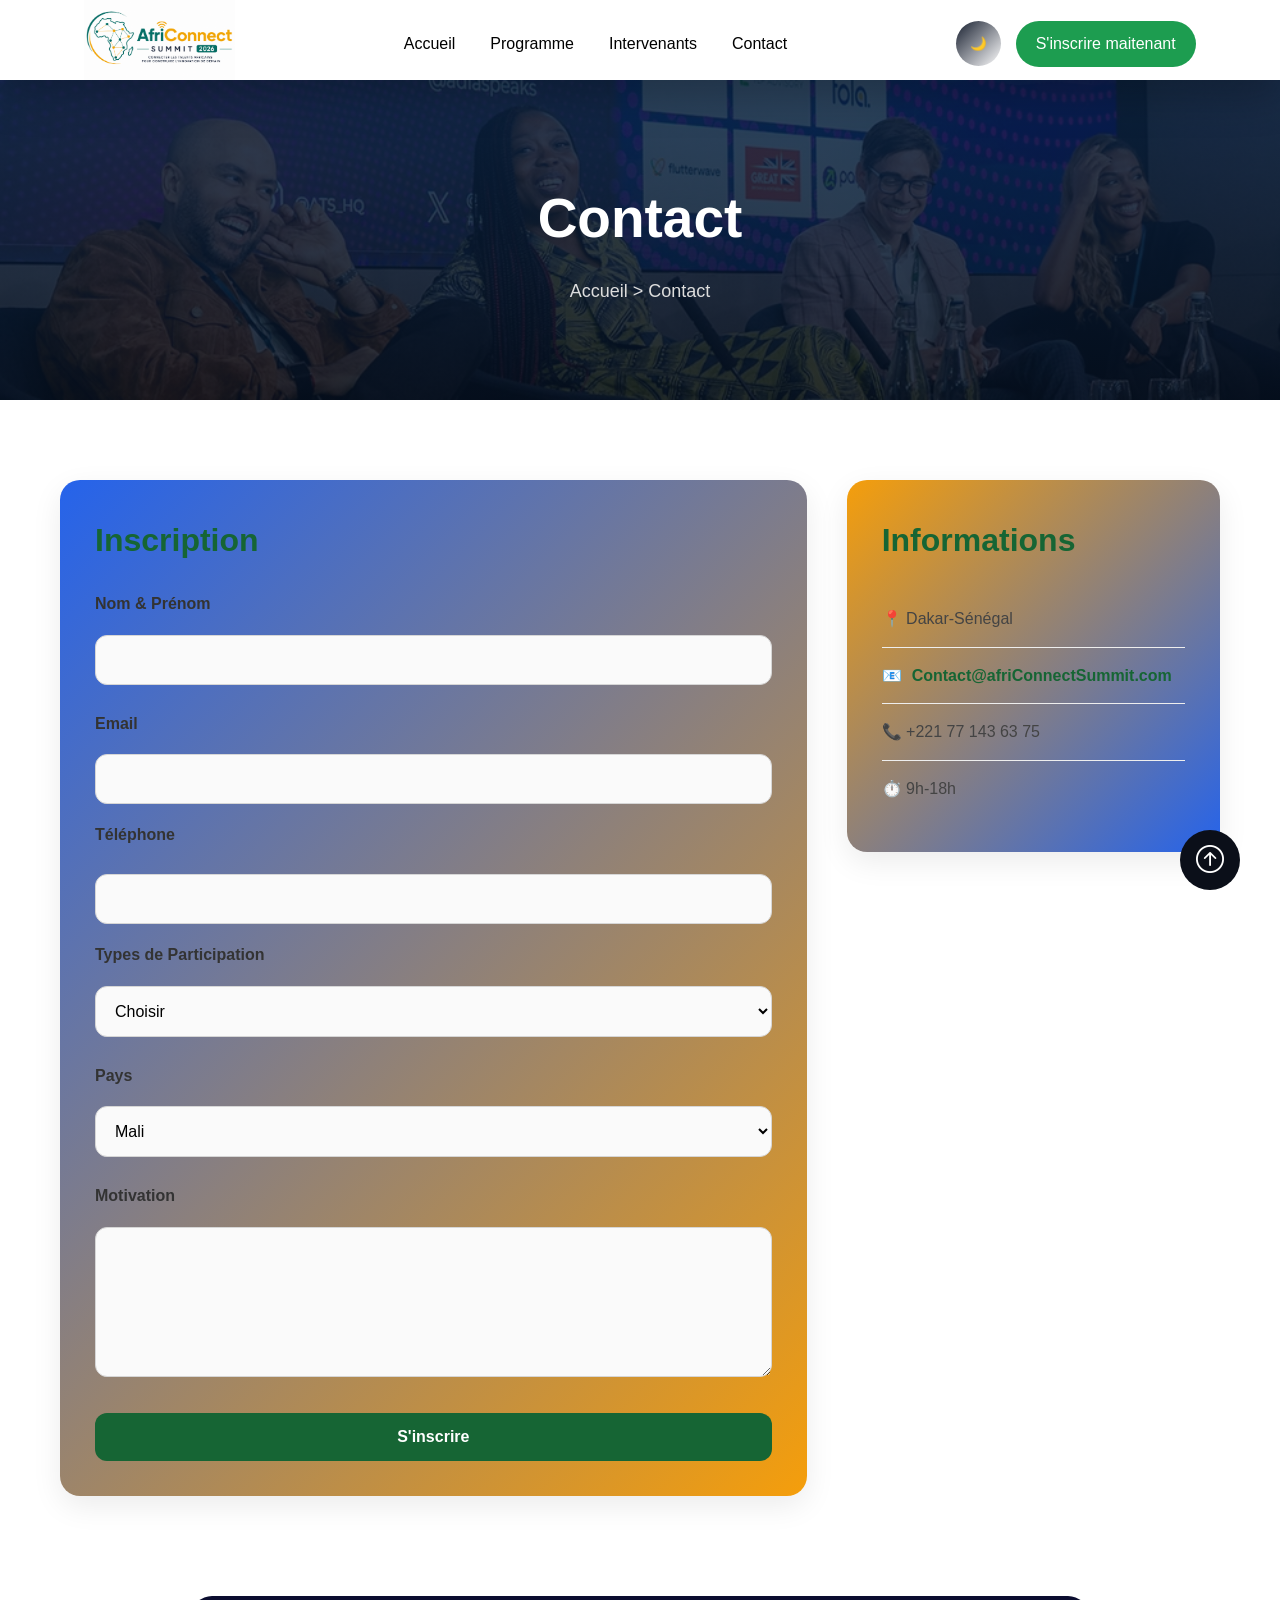
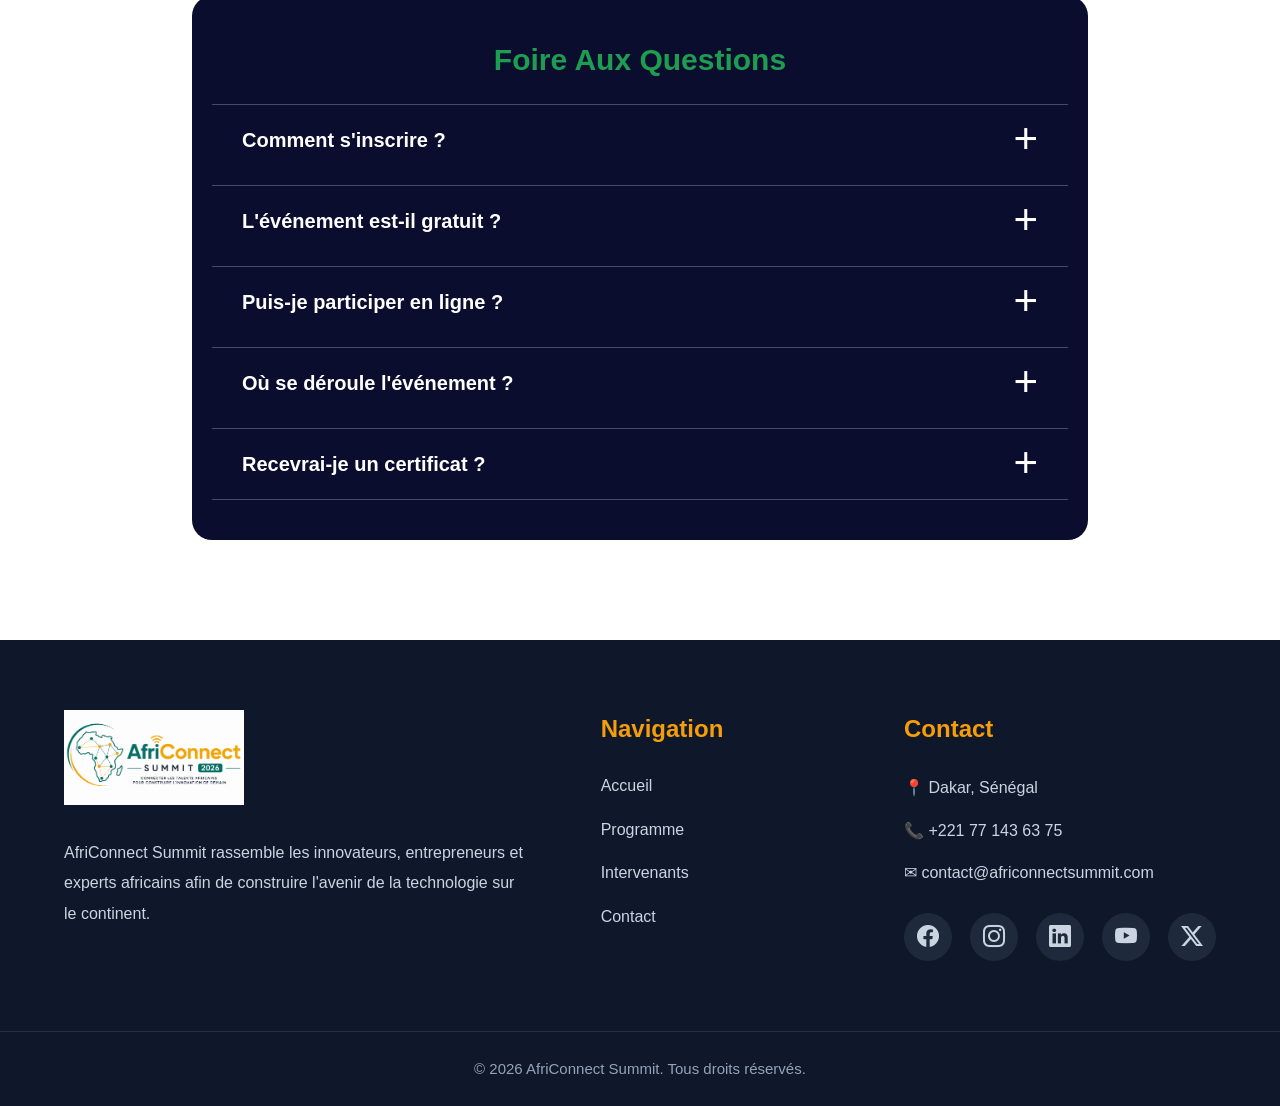
==== commit 70cb5436: "CSS: Amélioration et Responsivité des pages" ====
--- a/contact.html
+++ b/contact.html
@@ -50,14 +50,14 @@
             <div class="Formulaire">
                 <h2>Inscription</h2>
                 <form id="form">
-                    <label for="name"> Nom & Prénom</label>
+                    <label> Nom & Prénom</label>
                     <input type="text" id="nom">
                     <small></small>
                     <label>Email</label>
                     <input type="text" id="email">
                     <label>Téléphone</label>
                     <small></small>
-                    <input type="telephone" id="telephone">
+                    <input id="telephone">
                     <label>Types de Participation</label>
                     <select id="type">
                         <option value="">Choisir</option>
@@ -176,51 +176,57 @@
 
     </div>
 </section>
-
+</main>
           <!--Footer-->
-    <footer>
-        <div class="footer-container">
+   <footer>
+    <div class="footer-container">
+
         <div class="footer-col">
-          <h3>AfriConnectSummit</h3>
-          <p>Plateforme qui rassemble les innovateurs, entrepreneurs et experts africains pour construire le futur de la technologie</p>
-          <a href="index.html">
-            <div class="logo">
-             <img src="images/logoAfriConnectSummit.png" alt="logo" class="logo">
-            </div>
-          </a>
-        </div>
+            <img src="images/logoAfriConnectSummit.png" alt="Logo AfriConnect Summit" class="footer-logo">
+
+            <p>
+                AfriConnect Summit rassemble les innovateurs,
+                entrepreneurs et experts africains afin de construire
+                l'avenir de la technologie sur le continent.
+            </p>
+        </div>
+
         <div class="footer-col">
-          <h3>Liens utiles</h3>
-          <ul class="list-unstyled">
-            <li> <a href="index.html">Accueil</a></li>
-            <li> <a href="programme.html">Programme</a></li>
-            <li><a href="intervenants.html">Intervenants</a></li>
-            <li><a href="contact.html">Contact</a></li>
-          </ul>
-        </div>
+            <h3>Navigation</h3>
+
+            <ul>
+                <li><a href="index.html">Accueil</a></li>
+                <li><a href="programme.html">Programme</a></li>
+                <li><a href="intervenants.html">Intervenants</a></li>
+                <li><a href="contact.html">Contact</a></li>
+            </ul>
+        </div>
+
         <div class="footer-col">
-          <!--contact-->
-          <h3>Contact</h3>
-          <p> <a href="mailto:Contact@afriConnectSummit.com">Contact@afriConnectSummit</a></p>
-          <p>📞 +221 77 143 63 75</p>
-          <p>📍Dakar,Sénégal</p>
-        </div>
-        </div>
-      <hr>
-      <div class="foot-bas">
-        <p> <span id="year"> @ AfriConnect Summit - Tous droits réservés</span>
-        </p>
-        <div class="icon">
-          <a href="http://telegram.org"><i class="bi bi-telegram"></i></a>
-          <a href="http://youtube.com"><i class="bi bi-youtube"></i></a>
-          <a href="http://instagram.com"><i class="bi bi-instagram"></i></a>
-        </div>
-      </div>
-    </footer>
+            <h3>Contact</h3>
+
+            <p>📍 Dakar, Sénégal</p>
+            <p>📞 +221 77 143 63 75</p>
+            <p>✉ contact@africonnectsummit.com</p>
+
+            <div class="socials">
+                <a href="#"><i class="bi bi-facebook"></i></a>
+                <a href="#"><i class="bi bi-instagram"></i></a>
+                <a href="#"><i class="bi bi-linkedin"></i></a>
+                <a href="#"><i class="bi bi-youtube"></i></a>
+                <a href="#"><i class="bi bi-twitter-x"></i></a>
+            </div>
+        </div>
+
+    </div>
+
+    <div class="footer-bottom">
+        <p>© 2026 AfriConnect Summit. Tous droits réservés.</p>
+    </div>
+</footer>
     <button id="btnTop">
                 <i class=" bi bi-arrow-up-circle"></i>
             </button>
         <script src="js/main.js"></script>
 </body>
-
 </html>
--- a/css/style.css
+++ b/css/style.css
@@ -197,7 +197,7 @@
 /*Section hero*/
 .Hero {
     width: 90%;
-    max-width: 1300px;
+    max-width: 1400px;
     margin: 30px auto;
     display: flex;
     justify-content: space-between;
@@ -205,6 +205,10 @@
     gap: 60px;
    /* min-height: auto;*/
     padding: 30px 0;
+    margin: 0;
+    background:
+radial-gradient(circle at top left,#dff8eb 0%,white 35%),
+radial-gradient(circle at bottom right,#ede4ff 0%,white 40%);
     /*bloque le débordement*/
 }
 
@@ -370,12 +374,10 @@
     border: none;
     border-radius: 15px;
     width: 280px;
-    height: auto;
+    height: 400px;
     overflow: hidden;
-    box-shadow: 0 4px 15px rgba(0, 0, 0, 0.1);
     transition: transform 0.3s;
     box-shadow: var(--shadow);
-    height: 100%;
 }
 
 .intervenants div:hover {
@@ -403,8 +405,8 @@
     margin-top: 15px;
 }
 
-.intervenants button {
-    margin: 20px;
+.btne {
+    margin-top: 50px;
     padding: 12px 25px;
     background: #1d9d50;
     border: none;
@@ -414,6 +416,7 @@
 .intervenants a {
     color: white;
     text-decoration: none;
+     margin-top: 50px;
 }
 /*Responsive des intervenants vedettes*/
 @media (max-width:375px) {
@@ -707,7 +710,18 @@
     transition:.3s;
 }
 
-
+@media (max-width:768px){
+
+    .planning{
+        overflow-x:auto;
+        -webkit-overflow-scrolling:touch;
+    }
+
+    .planning table{
+        min-width:650px;
+        width:100%;
+    }
+}
 /* =====================
 THEMES
 =====================*/
@@ -788,69 +802,168 @@
 }
 
 /*Footer*/
+/* =========================
+        FOOTER PREMIUM
+=========================*/
 
 footer{
-    background:#121212;
+
+    background:#0f172a;
     color:#fff;
-    padding:30px 8% 10px;
+    margin-top:100px;
 }
 
 .footer-container{
-    display: grid;
-    grid-template-columns: 2fr 1fr 1fr;
-    gap: 25px;
-}
-footer .logo{
-    width: 140px;
-    margin-bottom: 10px;
-}
-footer p{
-    color: #cfcfcf;
-    line-height: 1.7;
-}
-footer h3{
-    color: #5DBB63;
-    margin-bottom: 20px;
-}
-
-footer a{
-    display: block;
-    text-decoration: none;
-    color:#d6d6d6;
-    margin-bottom:15px;
+
+    width:90%;
+    max-width:1300px;
+
+    margin:auto;
+
+    display:grid;
+    grid-template-columns:2fr 1fr 1fr;
+
+    gap:70px;
+
+    padding:70px 0;
+}
+
+.footer-logo{
+
+    width:180px;
+    margin-bottom:25px;
+}
+
+.footer-col h3{
+
+    color:var(--secondary);
+    font-size:24px;
+    margin-bottom:25px;
+}
+
+.footer-col p{
+
+    color:#cbd5e1;
+    line-height:1.9;
+    margin-bottom:12px;
+}
+
+.footer-col ul{
+
+    list-style:none;
+}
+
+.footer-col li{
+
+    margin-bottom:18px;
+}
+
+.footer-col a{
+
+    text-decoration:none;
+    color:#cbd5e1;
     transition:.3s;
 }
-footer a:hover{
-    color:#5DBB63;
-}
-hr{
-    margin: 40px;
-    border: none;
-    border-top: 2px solid #333;
-}
-.foot-bas{
-    display: flex;
-    flex-direction: row;
-    justify-content: space-between;
-    margin-bottom: 0;
-    text-align: center;
-    color: #bbb;
-    font-size: .9rem;
-}
-.icon{
-    display: flex;
-    gap: 20px;
-}
-/*Responsive du footer*/
-@media (max-width:768px) {
-    .footer-container{
-        grid-template-columns: repeat(2, 1f);
-    }
-}
-   @media (max-width:375px) {
-    .footer-container{
-        grid-template-columns: 1f;
-    } 
+
+.footer-col a:hover{
+
+    color:var(--secondary);
+    padding-left:8px;
+}
+
+.socials{
+
+    display:flex;
+    gap:18px;
+    margin-top:25px;
+}
+
+.socials a{
+
+    width:48px;
+    height:48px;
+
+    border-radius:50%;
+
+    display:flex;
+    align-items:center;
+    justify-content:center;
+
+    background:#1e293b;
+
+    font-size:22px;
+
+    transition:.35s;
+}
+
+.socials a:hover{
+
+    background:var(--secondary);
+    color:white;
+
+    transform:translateY(-6px);
+}
+
+.footer-bottom{
+
+    border-top:1px solid rgba(255,255,255,.1);
+
+    text-align:center;
+
+    padding:25px;
+
+    color:#94a3b8;
+
+    font-size:15px;
+}
+@media(max-width:900px){
+
+.footer-container{
+
+    grid-template-columns:1fr;
+    text-align:center;
+
+    gap:50px;
+}
+
+.footer-logo{
+
+    margin:auto auto 25px;
+}
+
+.socials{
+
+    justify-content:center;
+}
+
+}
+
+@media(max-width:500px){
+
+.footer-container{
+
+    padding:50px 20px;
+}
+
+.footer-col h3{
+
+    font-size:22px;
+}
+
+.footer-col p,
+.footer-col a{
+
+    font-size:16px;
+}
+
+.socials a{
+
+    width:42px;
+    height:42px;
+
+    font-size:20px;
+}
+
 }
 /*Bouton retour en haut*/
 #btnTop{
@@ -858,15 +971,15 @@
     height:60px;
     border:none;
     border-radius:50%;
-    background:#0d6efd;
-    color:white;
+    background:var(--dark);
     font-size:28px;
     cursor:pointer;
     transition:.3s;
     position: fixed;
-    left: 50%;
     bottom: 10px;
+    right: 10px;
     transform: translateX(-50%);
+    color: white;
 }
 #btnTop:hover{
     background:white;
@@ -1466,3 +1579,96 @@
     }
 
 }
+
+/*Responsivité de la page d'auccueil*/
+/*Pour la navbar*/
+ @media(max-width:768px){
+
+    .btn-et-autres{
+        gap:8px;
+    }
+
+    .inscription{
+        padding:8px 14px;
+        font-size:14px;
+    }
+
+    .logo{
+        height:60px;
+        width:auto;
+    }
+
+}
+/* RESPONSIVE HERO */
+@media (max-width: 768px) {
+
+    .Hero{
+        flex-direction: column;
+        gap: 30px;
+        width: 95%;
+        text-align: center;
+        margin: 20px auto;
+    }
+
+    .gauche{
+        flex: 1;
+        width: 100%;
+        padding: 0;
+    }
+
+    .gauche h1{
+        font-size: 3rem;
+        line-height: 1.1;
+    }
+
+    .gauche h2{
+        font-size: 1.5rem;
+    }
+
+    .video{
+        flex: 1;
+        width: 100%;
+        padding: 15px;
+    }
+
+    .hero-video{
+        width: 100%;
+        height: auto;
+    }
+
+    /* Boutons */
+    .voir,
+    .inscrire{
+        display: inline-block;
+        width: 220px;
+        margin: 10px auto;
+    }
+
+    .center{
+        padding: 0 20px;
+        text-align: center;
+    }
+
+    /* Chiffres */
+    .chiffre{
+        grid-template-columns: repeat(2,1fr);
+        gap: 20px;
+    }
+
+    /* Participer */
+    .Participer{
+        grid-template-columns: 1fr;
+    }
+
+    /* Intervenants */
+    .intervenants{
+        grid-template-columns: 1fr;
+    }
+
+    /* Sponsors */
+    .sponsors-container{
+        flex-direction: column;
+        align-items: center;
+    }
+
+}
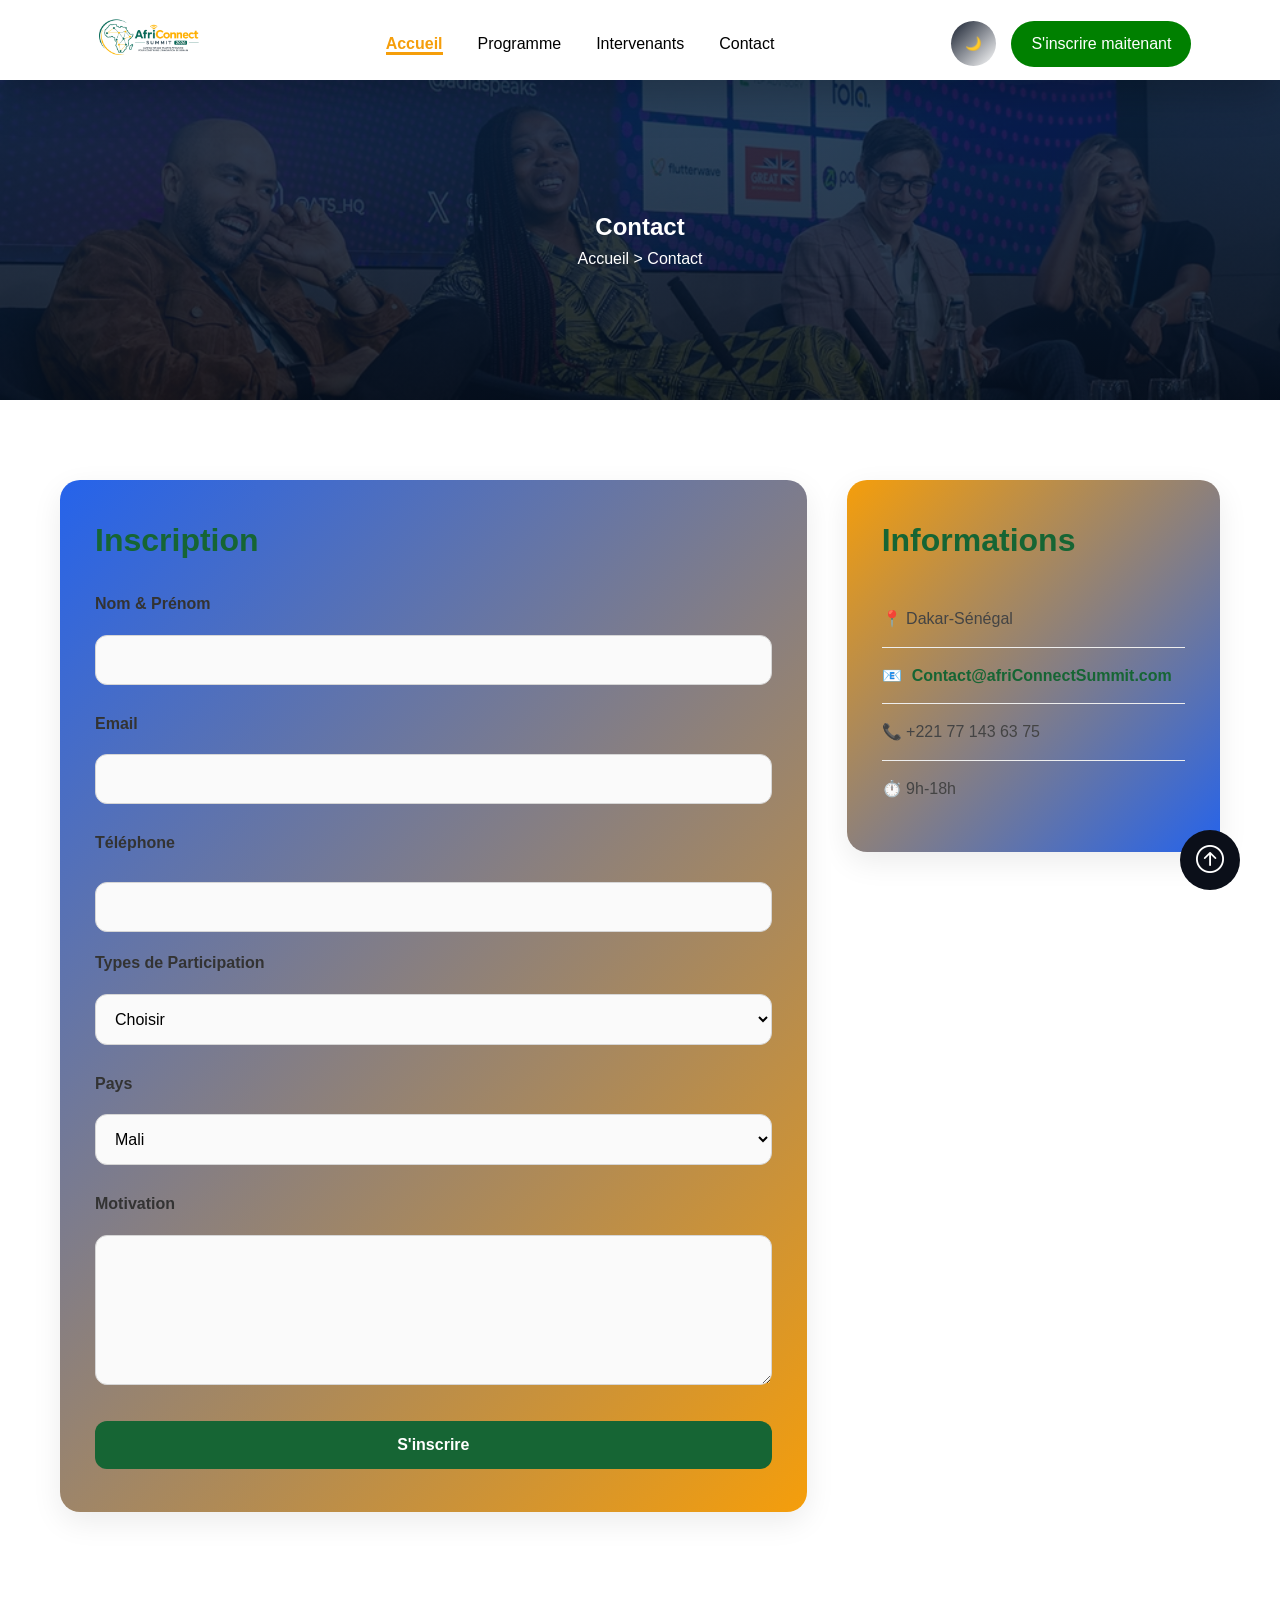
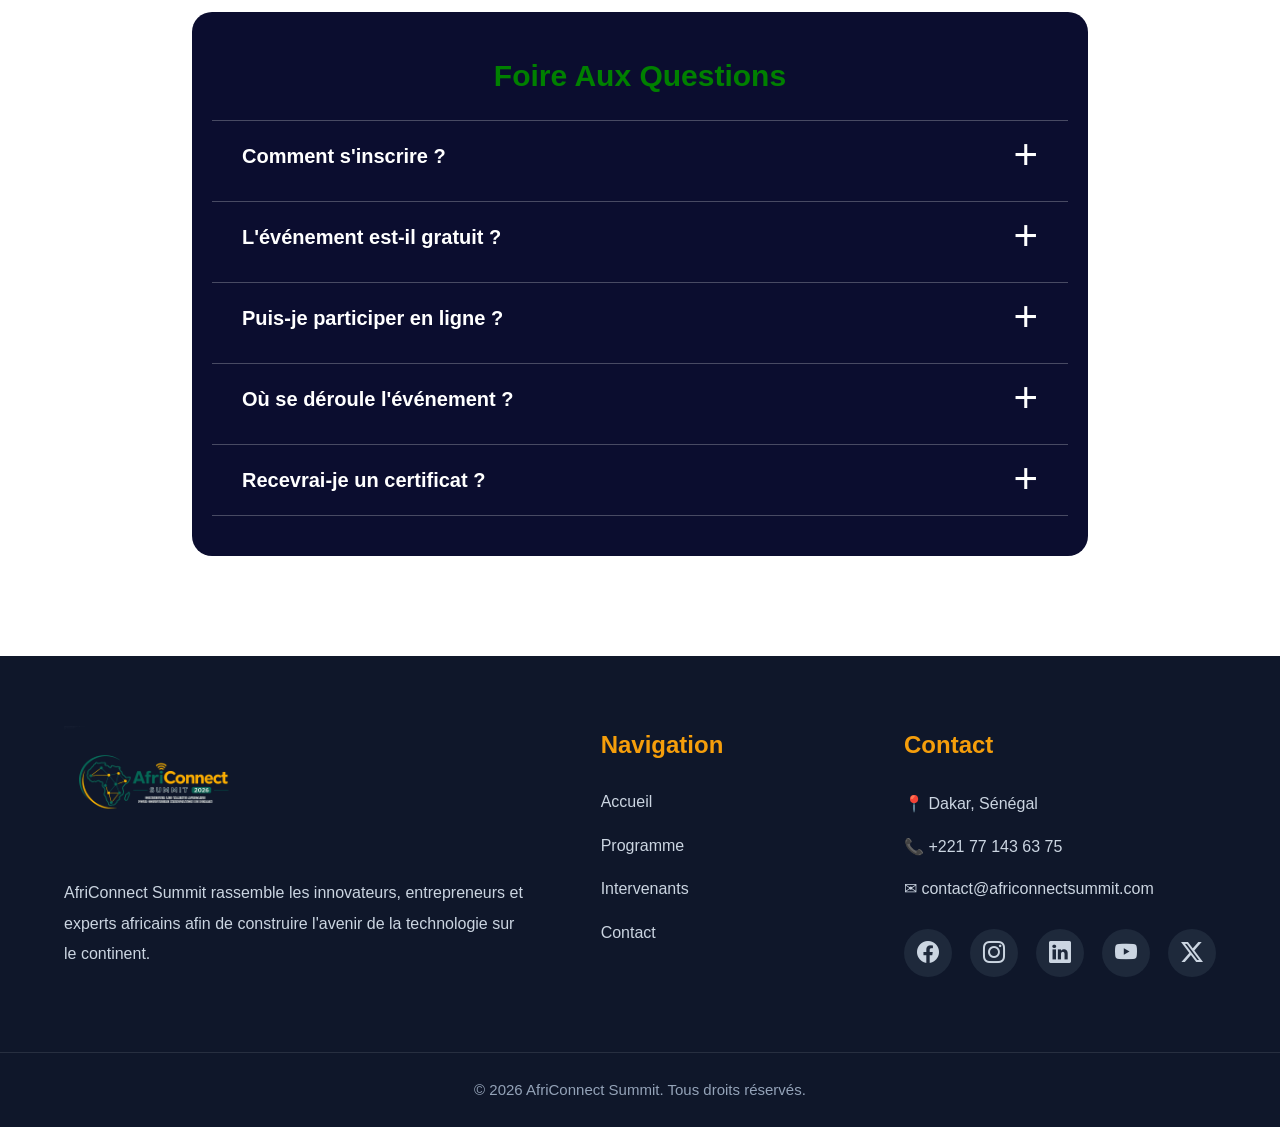
==== commit 1a47404c: "JS: Dark mode, menu hamburgeur,  fade-in, slide-in" ====
--- a/contact.html
+++ b/contact.html
@@ -17,46 +17,47 @@
     <!--Le contenu de ma page -->
     <!--L'entète LOGO + lien-->
     <header>
-        <nav>
+        <nav class="navbar">
             <div class="nav-container">
-            <div> <a href="index.html"><img src="images/logoAfriConnectSummit.png" alt="logo"  class="logo"></a></div>
-            <ul class="menu" id="menu">
-                <li><a href="index.html">Accueil</a></li>
-                <li><a href="programme.html">Programme</a></li>
-                <li><a href="intervenants.html">Intervenants</a></li>
-                <li><a href="contact.html">Contact</a></li>
-            </ul>
-            <div class="btn-et-autres">
-                 <!--Bouton dark mobile-->
-            <button id="themeToggle">🌙</button>
-            <a href="contact.html" class="inscription">S'inscrire maitenant</a>
-            <div class="hamburger" id="hamburger">
-                <span></span>
-                <span></span>
-                <span></span>
-            </div>
-            </div>
+                <div> <a href="index.html"><img src="images/logooo.png" alt="logo" class="logo"></a></div>
+                <ul class="menu" id="menu">
+                    <li><a href="index.html" class="active">Accueil</a></li>
+                    <li><a href="programme.html">Programme</a></li>
+                    <li><a href="intervenants.html">Intervenants</a></li>
+                    <li><a href="contact.html">Contact</a></li>
+                </ul>
+                <div class="btn-et-autres">
+                    <!--Bouton dark mobile-->
+                    <button id="themeToggle">🌙</button>
+                    <a href="contact.html" class="inscription">S'inscrire maitenant</a>
+                    <div class="hamburger" id="hamburger">
+                        <span></span>
+                        <span></span>
+                        <span></span>
+                    </div>
+                </div>
             </div>
         </nav>
     </header>
     <!--Section HERO-->
     <main>
-        <section class="hero-interne">
+        <section class="hero-internec fade">
             <h1>Contact</h1>
-            <p class="breadcrumb">Accueil > Contact</p>
+            <p class="breadcrumb"><a href="index.html">Accueil</a> > <a href="">Contact</a></p>
         </section>
         <!--Formulaire-->
-        <section class="contact">
+        <section class="contact fade">
             <div class="Formulaire">
                 <h2>Inscription</h2>
                 <form id="form">
                     <label> Nom & Prénom</label>
                     <input type="text" id="nom">
-                    <small></small>
+                    <small id="nameError"></small>
                     <label>Email</label>
                     <input type="text" id="email">
+                    <small id="emailError"></small>
                     <label>Téléphone</label>
-                    <small></small>
+                    <small id="telephoneError"></small>
                     <input id="telephone">
                     <label>Types de Participation</label>
                     <select id="type">
@@ -64,7 +65,7 @@
                         <option>Présentiel</option>
                         <option>En ligne</option>
                     </select>
-                    <small></small>
+                    <small id="selectError"></small>
                     <label>Pays</label>
                     <select id="pays">
                         <option>Mali</option>
@@ -81,11 +82,12 @@
                         <option>Bénin</option>
                         <option>Mauritanie</option>
                     </select>
-                    <small></small>
+                    <small id="SelectpError"></small>
                     <label>Motivation</label>
                     <textarea id="message"></textarea>
-                    <small></small>
+                    <small id="messageError"></small>
                     <button type="submit">S'inscrire</button>
+                    <small class="succes"></small>
                 </form>
             </div>
             <div class="infos">
@@ -97,136 +99,136 @@
             </div>
         </section>
         <!--Sections faq en accordion-->
-       <section class="faq">
-
-    <h2>Foire Aux Questions</h2>
-
-    <div class="accordion">
-
-        <div class="faq-item">
-            <input type="checkbox" id="q1">
-            <label for="q1">
-                <span>Comment s'inscrire ?</span>
-                <span class="icon"></span>
-            </label>
-
-            <div class="content">
+        <section class="faq fade">
+
+            <h2>Foire Aux Questions</h2>
+
+            <div class="accordion">
+
+                <div class="faq-item">
+                    <input type="checkbox" id="q1">
+                    <label for="q1">
+                        <span>Comment s'inscrire ?</span>
+                        <span class="icon"></span>
+                    </label>
+
+                    <div class="content">
+                        <p>
+                            Remplissez le formulaire puis cliquez sur <strong>S'inscrire</strong>.
+                            Vous recevrez ensuite un e-mail de confirmation.
+                        </p>
+                    </div>
+                </div>
+
+                <div class="faq-item">
+                    <input type="checkbox" id="q2">
+                    <label for="q2">
+                        <span>L'événement est-il gratuit ?</span>
+                        <span class="icon"></span>
+                    </label>
+
+                    <div class="content">
+                        <p>
+                            Oui, l'accès est entièrement gratuit après l'inscription.
+                        </p>
+                    </div>
+                </div>
+
+                <div class="faq-item">
+                    <input type="checkbox" id="q3">
+                    <label for="q3">
+                        <span>Puis-je participer en ligne ?</span>
+                        <span class="icon"></span>
+                    </label>
+
+                    <div class="content">
+                        <p>
+                            Oui, une participation en ligne est disponible via notre plateforme.
+                        </p>
+                    </div>
+                </div>
+
+                <div class="faq-item">
+                    <input type="checkbox" id="q4">
+                    <label for="q4">
+                        <span>Où se déroule l'événement ?</span>
+                        <span class="icon"></span>
+                    </label>
+
+                    <div class="content">
+                        <p>
+                            L'événement se déroule à Dakar avec une diffusion en ligne.
+                        </p>
+                    </div>
+                </div>
+
+                <div class="faq-item">
+                    <input type="checkbox" id="q5">
+                    <label for="q5">
+                        <span>Recevrai-je un certificat ?</span>
+                        <span class="icon"></span>
+                    </label>
+
+                    <div class="content">
+                        <p>
+                            Oui, un certificat de participation sera envoyé par e-mail après l'événement.
+                        </p>
+                    </div>
+                </div>
+
+            </div>
+        </section>
+    </main>
+    <!--Footer-->
+    <footer>
+        <div class="footer-container fade">
+
+            <div class="footer-col">
+                <img src="images/logooo.png" alt="Logo AfriConnect Summit" class="footer-logo">
+
                 <p>
-                    Remplissez le formulaire puis cliquez sur <strong>S'inscrire</strong>.
-                    Vous recevrez ensuite un e-mail de confirmation.
+                    AfriConnect Summit rassemble les innovateurs,
+                    entrepreneurs et experts africains afin de construire
+                    l'avenir de la technologie sur le continent.
                 </p>
             </div>
+
+            <div class="footer-col">
+                <h3>Navigation</h3>
+
+                <ul>
+                    <li><a href="index.html">Accueil</a></li>
+                    <li><a href="programme.html">Programme</a></li>
+                    <li><a href="intervenants.html">Intervenants</a></li>
+                    <li><a href="contact.html">Contact</a></li>
+                </ul>
+            </div>
+
+            <div class="footer-col">
+                <h3>Contact</h3>
+                <p>📍 Dakar, Sénégal</p>
+                <p>📞 +221 77 143 63 75</p>
+                <p>✉ contact@africonnectsummit.com</p>
+
+                <div class="socials">
+                    <a href="http://facebook.com"><i class="bi bi-facebook"></i></a>
+                    <a href="http://instagram.com"><i class="bi bi-instagram"></i></a>
+                    <a href="http://linkedin.com"><i class="bi bi-linkedin"></i></a>
+                    <a href="http://youtube.com"><i class="bi bi-youtube"></i></a>
+                    <a href="http://twitter-x.com"><i class="bi bi-twitter-x"></i></a>
+                </div>
+            </div>
+
         </div>
 
-        <div class="faq-item">
-            <input type="checkbox" id="q2">
-            <label for="q2">
-                <span>L'événement est-il gratuit ?</span>
-                <span class="icon"></span>
-            </label>
-
-            <div class="content">
-                <p>
-                    Oui, l'accès est entièrement gratuit après l'inscription.
-                </p>
-            </div>
+        <div class="footer-bottom">
+            <p>© 2026 AfriConnect Summit. Tous droits réservés.</p>
         </div>
-
-        <div class="faq-item">
-            <input type="checkbox" id="q3">
-            <label for="q3">
-                <span>Puis-je participer en ligne ?</span>
-                <span class="icon"></span>
-            </label>
-
-            <div class="content">
-                <p>
-                    Oui, une participation en ligne est disponible via notre plateforme.
-                </p>
-            </div>
-        </div>
-
-        <div class="faq-item">
-            <input type="checkbox" id="q4">
-            <label for="q4">
-                <span>Où se déroule l'événement ?</span>
-                <span class="icon"></span>
-            </label>
-
-            <div class="content">
-                <p>
-                    L'événement se déroule à Dakar avec une diffusion en ligne.
-                </p>
-            </div>
-        </div>
-
-        <div class="faq-item">
-            <input type="checkbox" id="q5">
-            <label for="q5">
-                <span>Recevrai-je un certificat ?</span>
-                <span class="icon"></span>
-            </label>
-
-            <div class="content">
-                <p>
-                    Oui, un certificat de participation sera envoyé par e-mail après l'événement.
-                </p>
-            </div>
-        </div>
-
-    </div>
-</section>
-</main>
-          <!--Footer-->
-   <footer>
-    <div class="footer-container">
-
-        <div class="footer-col">
-            <img src="images/logoAfriConnectSummit.png" alt="Logo AfriConnect Summit" class="footer-logo">
-
-            <p>
-                AfriConnect Summit rassemble les innovateurs,
-                entrepreneurs et experts africains afin de construire
-                l'avenir de la technologie sur le continent.
-            </p>
-        </div>
-
-        <div class="footer-col">
-            <h3>Navigation</h3>
-
-            <ul>
-                <li><a href="index.html">Accueil</a></li>
-                <li><a href="programme.html">Programme</a></li>
-                <li><a href="intervenants.html">Intervenants</a></li>
-                <li><a href="contact.html">Contact</a></li>
-            </ul>
-        </div>
-
-        <div class="footer-col">
-            <h3>Contact</h3>
-
-            <p>📍 Dakar, Sénégal</p>
-            <p>📞 +221 77 143 63 75</p>
-            <p>✉ contact@africonnectsummit.com</p>
-
-            <div class="socials">
-                <a href="#"><i class="bi bi-facebook"></i></a>
-                <a href="#"><i class="bi bi-instagram"></i></a>
-                <a href="#"><i class="bi bi-linkedin"></i></a>
-                <a href="#"><i class="bi bi-youtube"></i></a>
-                <a href="#"><i class="bi bi-twitter-x"></i></a>
-            </div>
-        </div>
-
-    </div>
-
-    <div class="footer-bottom">
-        <p>© 2026 AfriConnect Summit. Tous droits réservés.</p>
-    </div>
-</footer>
+    </footer>
     <button id="btnTop">
-                <i class=" bi bi-arrow-up-circle"></i>
-            </button>
-        <script src="js/main.js"></script>
+        <i class=" bi bi-arrow-up-circle"></i>
+    </button>
+    <script src="js/main.js"></script>
 </body>
+
 </html>
--- a/css/style.css
+++ b/css/style.css
@@ -1,16 +1,16 @@
 /*Les Variables CSS dans root mes couleurs et typogrgraphies*/
-:root{
+:root {
     /* Couleurs principales */
     --primary: #2563EB;
     --secondary: #F59E0B;
-    --btn: #1d9d50;
+    --btn: green;
     /* Couleurs neutres */
     --white: #ffffff;
     --dark: #0B0F19;
     --dark-card: #161E2E;
     --gray: #6b7280;
     /* Ombres */
-    --shadow: 0 15px 40px rgba(0,0,0,.25);
+    --shadow: 0 15px 40px rgba(0, 0, 0, .25);
     /* Bordures */
     --radius: 35px;
     --radius-card: 20px;
@@ -21,6 +21,7 @@
     --Titres: 'Poppins', sans-serif;
     --sous-titres: 'Poppins', sans-serif;
 }
+
 /*Reset qui prend toutes les balises*/
 * {
     margin: 0;
@@ -36,7 +37,7 @@
 /*le contenu de mes pages*/
 body {
     font-family: var(--Titres);
-    color:black ;
+    color: black;
     line-height: 1.6;
 }
 
@@ -52,27 +53,29 @@
     box-shadow: var(--shadow);
 
 }
-main{
+/*Le contenu des pages*/
+main {
     padding-top: 80px;
 }
+
 /*image du logo*/
 .logo {
     width: 100%;
     height: 80px;
 }
-
+/*Le contenu de la navbar*/
 .nav-container {
     display: flex;
     justify-content: space-around;
     align-items: center;
 }
-
+/*Les liens de la navigation*/
 .menu {
     display: flex;
     gap: 35px;
 }
 
-a {
+a{
     text-decoration: none;
     color: inherit;
     transition: var(--transition);
@@ -80,9 +83,14 @@
 }
 
 /*Les liens au survol*/
-a:hover {
-    text-decoration: underline;
-    color: var(--btn);
+nav a:hover {
+    color: var(--secondary);
+}
+/*Lien reste active quand on y est*/
+nav a.active {
+    color:var(--secondary);
+    font-weight: 600;
+    border-bottom: 3px solid var(--secondary);
 }
 
 ul {
@@ -100,27 +108,27 @@
     background: var(--secondary);
     transition: var(--transition);
 }
-
+/*La disposition de boutton dark et rejoindre*/
 .btn-et-autres {
     display: flex;
     align-items: center;
     gap: 15px;
 }
 
-/*les bouttons*/
+/*les bouttons CTA*/
 .inscription {
     background: var(--btn);
     color: white;
     padding: 10px 20px;
     border-radius: 30px;
-    border:none;
+    border: none;
 }
 
 .inscription:hover {
     background: var(--dark);
     color: var(--white);
 }
-
+/*Bouton Dark mode*/
 #themeToggle {
     width: 45px;
     height: 45px;
@@ -139,13 +147,13 @@
     flex-direction: column;
     cursor: pointer;
 }
-
+/*les trois tiret superposées*/
 .hamburger span {
     width: 28px;
     height: 3px;
     background: #333;
     margin: 4px;
-    transition: var(--Transition);
+    transition: var(--transition);
 }
 
 /*responsive du hamburger*/
@@ -173,6 +181,7 @@
         display: flex;
     }
 }
+
 /*Responsive de la navbar*/
 @media(max-width:768px) {
     .nav-menu {
@@ -186,9 +195,11 @@
         padding: 30px;
         display: none;
     }
+
     .nav-menu.show {
         display: flex;
     }
+
     .menu-btn {
         display: flex;
     }
@@ -196,37 +207,36 @@
 
 /*Section hero*/
 .Hero {
-    width: 90%;
-    max-width: 1400px;
-    margin: 30px auto;
+    
+    width: 100%;
+    margin: 0 auto;
     display: flex;
     justify-content: space-between;
     align-items: center;
-    gap: 60px;
-   /* min-height: auto;*/
-    padding: 30px 0;
-    margin: 0;
-    background:
-radial-gradient(circle at top left,#dff8eb 0%,white 35%),
-radial-gradient(circle at bottom right,#ede4ff 0%,white 40%);
-    /*bloque le débordement*/
-}
-
+    gap: 40px;
+    min-height: calc(100vh - 80px); /* adapte 80px à ton header */
+    padding: 0;
+    background: linear-gradient(135deg, #f7faf7 0%, #ffffff 55%, #eef8f1 100%);
+}
+/*Le texte à gauche et bouton*/
 .gauche {
-    flex: 0 0 40%;
+    flex: 1;
     position: relative;
     z-index: 1;
     padding-top: 20px;
+    margin-left: 20px;
 }
 
 .gauche h1 {
-    font-size: 50px;
-    font-weight: bold;
-    line-height: 1.2;
+    font-size: 4rem;
+    font-weight: 800;
+    line-height: 1.1;
     text-shadow: var(--shadow);
-}
-
-.gauche h2, .gauche h3{
+    margin-bottom: 1rem;
+}
+
+.gauche h2,
+.gauche h3 {
     font-size: 18px;
     line-height: 1.6;
     text-shadow: 0 4px 15px rgba(0, 0, 0, 0.5);
@@ -235,28 +245,33 @@
 
 /*Video à droite*/
 .video {
-    flex: 0 0 60%;
+    flex: 1.2;
     padding: 25px;
     border-radius: 35px;
+    margin-right: 10px;
     background: linear-gradient(135deg,
             #4e46e508,
             #7c3aed68,
             #ec489a25);
-
     box-shadow: 0 25px 60px rgba(0, 0, 0, .35);
     overflow: hidden;
 
 }
+
 .hero-video {
     width: 100%;
     display: block;
     border-radius: 25px;
     object-fit: cover;
+    transition: var(--Transition);
     box-shadow:
         0 20px 50px rgba(0, 0, 0, .25),
         0 0 60px rgba(130, 80, 255, .25);
 }
 
+.hero-video:hover {
+    transform: translateY(-8px);
+}
 
 /*LES Bottons CTA*/
 .voir {
@@ -267,35 +282,54 @@
     border: none;
     margin-top: 10px;
 }
+
 .voir:hover {
     background-color: transparent;
     color: #0B0F19;
     padding: 10px 20px;
     border-radius: 30px;
 }
+
 .inscrire {
     background-color: transparent;
     color: #0B0F19;
     padding: 10px 20px;
     border-radius: 30px;
-    border:2px solid #1d9d50;
-}
+    border: 2px solid #1d9d50;
+}
+
 .inscrire:hover {
-    background: var(--gray);
+    background: var(--btn);
     color: white;
 }
-
+/*le restant de jour.....*/
+.compteur{
+    background-color: var(--dark-card);
+    padding: 50px 20px;
+    margin-top: 30px;
+    margin-bottom: 30px;
+    margin-left: 200px;
+    margin-right: 200px;
+    border-radius: var(--radius-card);
+    color: var(--white);
+}
+/*Les chiffres compteurs*/
+strong{
+    color: var(--btn);
+    font-weight:bold;
+}
 /*Section chiffres*/
-.chiffres-clés{
+.chiffres-clés {
     margin: 0;
     padding: 20px 0;
 }
+/*Disposition grid des chiffres*/
 .chiffre {
     display: grid;
     grid-template-columns: repeat(4, 1fr);
     gap: 30px;
 }
-
+/*Cadre contenant les chiffres clées*/
 .chiffre div {
     background: var(--card);
     padding: 10px;
@@ -319,6 +353,7 @@
 }
 
 /*Section pourquoi participer*/
+/*la diposition des cartes*/
 .Participer {
     max-width: 1200px;
     margin: auto;
@@ -326,13 +361,15 @@
     grid-template-columns: repeat(3, 1fr);
     gap: 25px;
     padding: 50px 20px;
-    
-}
+
+}
+/*responsité des cartes*/
 @media (max-width:375px) {
-    .participer{
-        grid-template-columns:1fr ;
-    }
-}
+    .participer {
+        grid-template-columns: 1fr;
+    }
+}
+/*Pour mettre les textes au millieu*/
 .center {
     text-align: center;
 }
@@ -352,24 +389,23 @@
 
 .Participer i {
     font-size: 45px;
-    color: #1d9d50;
+    color: var(--btn);
 }
 
 /*Sections des intervenants vedettes*/
-
 .intervenants {
     display: flex;
     flex-direction: row;
     justify-content: space-around;
-    padding: 60px 20px;
+    padding: 65px   30px;
     background-color: #f9f9f956;
     text-align: center;
     flex-wrap: wrap;
     margin-top: 20px;
 }
 
-.intervenants .carde{
-    background-color:var(--white);
+.intervenants .carde {
+    background-color: var(--white);
     color: black;
     border: none;
     border-radius: 15px;
@@ -378,14 +414,21 @@
     overflow: hidden;
     transition: transform 0.3s;
     box-shadow: var(--shadow);
-}
-
-.intervenants div:hover {
-    transform: translateY(-10px);
-}
-.intervenants .carde:nth-child(even){
-   transform: translateY(50px); 
-}
+    padding-bottom: 20px;
+}
+/*espace entre les elements des cartes*/
+.carde-container {
+    padding-top: 40px;
+}
+
+.intervenants .carde:hover {
+    transform: translateY(-10px) scale(1.02);
+}
+/*Pour les cartes paires un peu penché*/
+.intervenants .carde:nth-child(even) {
+    transform: translateY(50px);
+}
+
 .intervenants img {
     width: 100%;
     height: 200px;
@@ -393,6 +436,7 @@
     transition: 0.4s ease;
     transform: 0.4s ease;
 }
+
 .carde:hover {
     transform: translateY(-10px) scale(1.02);
     box-shadow: 0 20px 40px rgb(85, 83, 83);
@@ -401,13 +445,26 @@
 .carde:hover img {
     transform: scale(1.1);
 }
-.intervenants h3 {
-    margin-top: 15px;
-}
-
+.carde h3{
+    margin:20px 0 10px;
+}
+
+.metier{
+    margin:0;
+    font-size:1.25rem;
+    font-weight:600;
+}
+
+.pays{
+    margin:12px 0 20px;
+    color:#666;
+}
+
+
+/*Bouton voir*/
 .btne {
-    margin-top: 50px;
-    padding: 12px 25px;
+    margin-top: 20px;
+    padding: 5px 10px;
     background: #1d9d50;
     border: none;
     border-radius: 25px;
@@ -416,84 +473,37 @@
 .intervenants a {
     color: white;
     text-decoration: none;
-     margin-top: 50px;
-}
+    margin-top: 50px;
+}
+
 /*Responsive des intervenants vedettes*/
 @media (max-width:375px) {
-    .carde{
+    .carde {
         grid-template-columns: repeat(2, 1fr);
     }
 }
 
 /*Nos sponsors*/
-/* ===========================
-        SPONSORS
-=========================== */
-
-.sponsors{
+.sponsors {
     width: 90%;
     max-width: 1300px;
     margin: 80px auto;
     text-align: center;
 }
 
-.sponsors h2{
+.sponsors h2 {
     font-size: 2.8rem;
     color: #0a4f8f;
     margin-bottom: 10px;
 }
 
-.sponsor-text{
+.sponsor-text {
     color: #666;
     margin-bottom: 50px;
     font-size: 40px;
 }
-.part{
-   margin-top: 20px;
-    margin-bottom: 25px;
-    padding: 8px 20px;
-    border-radius: 30px;
-    color: white;
-    font-weight: bold;
-    font-size: 15px; 
-    background-color: #0d2c54; 
-}
-.sponsors-container{
-    display: flex;
-    justify-content: center;
-    align-items: flex-end;
-    gap: 35px;
-    flex-wrap: wrap;
-}
-
-/* ===================
-      CARTE
-=================== */
-
-.card{
-    background: white;
-    border-radius: 20px;
-    box-shadow: 0 15px 35px rgba(0,0,0,.10);
-    transition: .4s;
-    overflow: hidden;
-    display: flex;
-    flex-direction: column;
-    justify-content: center;
-    align-items: center;
-}
-.card:hover{
-    transform: translateY(-12px);
-    box-shadow: 0 20px 40px rgba(0,0,0,.18);
-
-}
-.card img{
-    width: 80%;
-    object-fit: contain;
-}
-
-/* Badge */
-.badge{
-
+/*Badge de partenaires*/
+.part {
     margin-top: 20px;
     margin-bottom: 25px;
     padding: 8px 20px;
@@ -501,252 +511,325 @@
     color: white;
     font-weight: bold;
     font-size: 15px;
-
-}
-
-/* ===================
-    OR (plus grande)
-=================== */
-
-.gold{
+    background-color: #0d2c54;
+}
+/*Les 3 cartes  sponsors disposition */
+.sponsors-container {
+    display: flex;
+    justify-content: center;
+    align-items: flex-end;
+    gap: 35px;
+    flex-wrap: wrap;
+}
+
+/*CARTE des sponsors*/
+
+.card {
+    background: white;
+    border-radius: 20px;
+    box-shadow: 0 15px 35px rgba(0, 0, 0, .10);
+    transition: var(--transition);
+    overflow: hidden;
+    display: flex;
+    flex-direction: column;
+    justify-content: center;
+    align-items: center;
+}
+
+.card:hover {
+    transform: translateY(-12px);
+    box-shadow: 0 20px 40px rgba(0, 0, 0, .18);
+
+}
+/*Logo sponsors*/
+.card img {
+    width: 80%;
+    object-fit: contain;
+}
+
+/* Badge */
+.badge {
+    margin-top: 20px;
+    margin-bottom: 25px;
+    padding: 8px 20px;
+    border-radius: 30px;
+    color: white;
+    font-weight: bold;
+    font-size: 15px;
+
+}
+
+/* OR (plus grande) */
+
+.gold {
     width: 380px;
     height: 420px;
     border-top: 8px solid gold;
 
 }
-.gold img{
+
+.gold img {
     width: 230px;
 }
-.gold .badge{
+
+.gold .badge {
     background: gold;
     color: #222;
 }
+
 /*ARGENT*/
-.silver{
+.silver {
     width: 280px;
     height: 340px;
     border-top: 8px solid silver;
 }
 
-.silver img{
+.silver img {
     width: 180px;
 }
 
-.silver .badge{
+.silver .badge {
     background: silver;
     color: #222;
 }
 
 /*BRONZE*/
 
-.bronze{
+.bronze {
     width: 240px;
     height: 300px;
     border-top: 8px solid #CD7F32;
 }
 
-.bronze img{
+.bronze img {
     width: 150px;
 }
 
-.bronze .badge{
+.bronze .badge {
     background: #CD7F32;
 }
 
 /*Responsive*/
 
-@media(max-width:900px){
-    .sponsors-container{
+@media(max-width:768px) {
+    .sponsors-container {
         flex-direction: column;
         align-items: center;
     }
+
     .gold,
     .silver,
-    .bronze{
+    .bronze {
         width: 90%;
         max-width: 380px;
         height: 320px;
     }
 }
+
 .card {
     opacity: 0;
     transform: translateY(50px);
     animation: apparition 0.8s ease forwards;
 }
+
 .card:nth-child(2) {
     animation-delay: 0.2s;
 }
+
 .card:nth-child(3) {
     animation-delay: 0.4s;
 }
+
 @keyframes apparition {
     from {
         opacity: 0;
         transform: translateY(50px);
     }
+
     to {
         opacity: 1;
         transform: translateY(0);
     }
 }
+
 /*La page de programme*/
-.hero-interne{
-    background: linear-gradient(rgba(10,35,66,.85),rgba(5,16,32,.85)),
-    url(../images/programmebg.webp) center/cover;
-    height:320px;
-    display:flex;
-    flex-direction:column;
-    justify-content:center;
-    align-items:center;
-    color:white;
-    text-align:center;
-}
-
-.hero-interne h1{
-    font-size:55px;
-    font-weight:700;
-    margin-bottom:15px;
-}
-
-.hero-interne p{
-    font-size:18px;
-    color:#ddd;
+.hero-internep {
+    background: linear-gradient(rgba(10, 35, 66, .85), rgba(5, 16, 32, .85)),
+        url(../images/bga.jpeg) center/cover;
+    height: 320px;
+    display: flex;
+    flex-direction: column;
+    justify-content: center;
+    align-items: center;
+    color: white;
+    text-align: center;
+}
+
+.hero-internei {
+    background: linear-gradient(rgba(10, 35, 66, .85), rgba(5, 16, 32, .85)),
+        url(../images/LDN-Panel-Highligh-2-500.webp) center/cover;
+    height: 320px;
+    display: flex;
+    flex-direction: column;
+    justify-content: center;
+    align-items: center;
+    color: white;
+    text-align: center;
+}
+
+.hero-internec {
+    background: linear-gradient(rgba(10, 35, 66, .85), rgba(5, 16, 32, .85)),
+        url(../images/LDN-Panel-Highligh-3-500.webp) center/cover;
+    height: 320px;
+    display: flex;
+    flex-direction: column;
+    justify-content: center;
+    align-items: center;
+    color: white;
+    text-align: center;
+}
+
+.hero-interne h1 {
+    font-size: 55px;
+    font-weight: 700;
+    margin-bottom: 15px;
+}
+
+.hero-interne p {
+    font-size: 18px;
+    color: #ddd;
 }
 
 
 /*Section PROGRAMME*/
-.programme{
-    width:90%;
-    max-width:1200px;
-    margin:80px auto;
-}
-
+.programme {
+    width: 90%;
+    max-width: 1200px;
+    margin: 80px auto;
+}
 
 /* Onglets */
-
-.tabs{
-    display:flex;
-    justify-content:center;
-    gap:20px;
-    margin-bottom:40px;
-    flex-wrap:wrap;
-}
-
-.tab{
-
-    border:none;
-    padding:15px 35px;
-    border-radius:40px;
-    cursor:pointer;
-    background:#e9eef6;
-    color:#0d2c54;
-    font-weight:600;
-    transition:.4s;
-    font-size:17px;
-}
-
-.tab:hover{
-
-    background:#0d6efd;
-    color:white;
-}
-
-.tab.active{
-
-    background:#0d2c54;
-    color:white;
-    box-shadow:0 8px 25px rgba(0,0,0,.2);
-}
-
+.tabs {
+    display: flex;
+    justify-content: center;
+    gap: 20px;
+    margin-bottom: 40px;
+    flex-wrap: wrap;
+}
+.tab {
+    border: none;
+    padding: 15px 35px;
+    border-radius: 40px;
+    cursor: pointer;
+    background: #e9eef6;
+    color: #0d2c54;
+    font-weight: 600;
+    transition: .4s;
+    font-size: 17px;
+}
+
+.tab:hover {
+
+    background: #0d6efd;
+    color: white;
+}
+
+.tab.active {
+
+    background: #0d2c54;
+    color: white;
+    box-shadow: 0 8px 25px rgba(0, 0, 0, .2);
+}
 
 /* Planning */
 
-.planning{
-
-    display:none;
-}
-
-.planning.active{
-
-    display:block;
+.planning {
+
+    display: none;
+}
+
+.planning.active {
+
+    display: block;
 }
 
 
 /* Tableau */
 
-table{
-
-    width:100%;
-    border-collapse:collapse;
-    overflow:hidden;
-    border-radius:15px;
-    background:white;
-    box-shadow:0 15px 40px rgba(0,0,0,.08);
-}
-
-table th{
-
-    background:#0d2c54;
-    color:white;
-    padding:20px;
-    font-size:18px;
-}
-
-table td{
-
-    padding:18px;
-    text-align:center;
-    border-bottom:1px solid #eee;
-}
-
-table tr:nth-child(even){
-
-    background:#f8f9fb;
-}
-
-table tr:hover{
-
-    background:#eef5ff;
-    transition:.3s;
-}
-
-@media (max-width:768px){
-
-    .planning{
-        overflow-x:auto;
-        -webkit-overflow-scrolling:touch;
-    }
-
-    .planning table{
-        min-width:650px;
-        width:100%;
-    }
-}
+table {
+
+    width: 100%;
+    border-collapse: collapse;
+    overflow: hidden;
+    border-radius: 15px;
+    background: white;
+    box-shadow: 0 15px 40px rgba(0, 0, 0, .08);
+}
+
+table th {
+
+    background: #0d2c54;
+    color: white;
+    padding: 20px;
+    font-size: 18px;
+}
+
+table td {
+
+    padding: 18px;
+    text-align: center;
+    border-bottom: 1px solid #eee;
+}
+
+table tr:nth-child(even) {
+
+    background: #f8f9fb;
+}
+
+table tr:hover {
+
+    background: #eef5ff;
+    transition: .3s;
+}
+
+@media (max-width:768px) {
+
+    .planning {
+        overflow-x: auto;
+        -webkit-overflow-scrolling: touch;
+    }
+
+    .planning table {
+        min-width: 650px;
+        width: 100%;
+    }
+}
+
 /* =====================
 THEMES
 =====================*/
 
-.themes{
+.themes {
     width: 90%;
     max-width: 1200px;
     margin: 100px auto;
     text-align: center;
 }
 
-.themes h2{
+.themes h2 {
     font-size: 40px;
     margin-bottom: 50px;
     color: #0d2c54;
 }
 
 /* Grille 2 x 2 */
-.grid-themes{
+.grid-themes {
     display: grid;
     grid-template-columns: repeat(2, 1fr);
     gap: 30px;
 }
 
-.theme-card{
+.theme-card {
     background: #fff;
     border-radius: 25px;
     padding: 30px 20px;
@@ -755,29 +838,29 @@
     flex-direction: column;
     justify-content: center;
     align-items: center;
-    box-shadow: 0 15px 35px rgba(0,0,0,.08);
+    box-shadow: 0 15px 35px rgba(0, 0, 0, .08);
     transition: all .4s ease;
 }
 
-.theme-card:hover{
+.theme-card:hover {
     transform: translateY(-10px);
-    box-shadow: 0 20px 45px rgba(13,44,84,.18);
-}
-
-.theme-card .icone{
+    box-shadow: 0 20px 45px rgba(13, 44, 84, .18);
+}
+
+.theme-card .icone {
     font-size: 42px;
     color: #0d2c54;
     margin-bottom: 25px;
 }
 
-.theme-card h3{
+.theme-card h3 {
     color: #0d2c54;
     font-size: 26px;
     margin-bottom: 20px;
     font-weight: 700;
 }
 
-.theme-card p{
+.theme-card p {
     color: #666;
     font-size: 20px;
     line-height: 1.8;
@@ -785,18 +868,18 @@
 }
 
 /* Responsive */
-@media (max-width: 768px){
-
-    .grid-themes{
+@media (max-width: 768px) {
+
+    .grid-themes {
         grid-template-columns: 1fr;
     }
 
-    .theme-card{
+    .theme-card {
         min-height: auto;
         padding: 40px 30px;
     }
 
-    .themes h2{
+    .themes h2 {
         font-size: 32px;
     }
 }
@@ -806,266 +889,270 @@
         FOOTER PREMIUM
 =========================*/
 
-footer{
-
-    background:#0f172a;
-    color:#fff;
-    margin-top:100px;
-}
-
-.footer-container{
-
-    width:90%;
-    max-width:1300px;
-
-    margin:auto;
-
-    display:grid;
-    grid-template-columns:2fr 1fr 1fr;
-
-    gap:70px;
-
-    padding:70px 0;
-}
-
-.footer-logo{
-
-    width:180px;
-    margin-bottom:25px;
-}
-
-.footer-col h3{
-
-    color:var(--secondary);
-    font-size:24px;
-    margin-bottom:25px;
-}
-
-.footer-col p{
-
-    color:#cbd5e1;
-    line-height:1.9;
-    margin-bottom:12px;
-}
-
-.footer-col ul{
-
-    list-style:none;
-}
-
-.footer-col li{
-
-    margin-bottom:18px;
-}
-
-.footer-col a{
-
-    text-decoration:none;
-    color:#cbd5e1;
-    transition:.3s;
-}
-
-.footer-col a:hover{
-
-    color:var(--secondary);
-    padding-left:8px;
-}
-
-.socials{
-
-    display:flex;
-    gap:18px;
-    margin-top:25px;
-}
-
-.socials a{
-
-    width:48px;
-    height:48px;
-
-    border-radius:50%;
-
-    display:flex;
-    align-items:center;
-    justify-content:center;
-
-    background:#1e293b;
-
-    font-size:22px;
-
-    transition:.35s;
-}
-
-.socials a:hover{
-
-    background:var(--secondary);
-    color:white;
-
-    transform:translateY(-6px);
-}
-
-.footer-bottom{
-
-    border-top:1px solid rgba(255,255,255,.1);
-
-    text-align:center;
-
-    padding:25px;
-
-    color:#94a3b8;
-
-    font-size:15px;
-}
-@media(max-width:900px){
-
-.footer-container{
-
-    grid-template-columns:1fr;
-    text-align:center;
-
-    gap:50px;
-}
-
-.footer-logo{
-
-    margin:auto auto 25px;
-}
-
-.socials{
-
-    justify-content:center;
-}
-
-}
-
-@media(max-width:500px){
-
-.footer-container{
-
-    padding:50px 20px;
-}
-
-.footer-col h3{
-
-    font-size:22px;
-}
-
-.footer-col p,
-.footer-col a{
-
-    font-size:16px;
-}
-
-.socials a{
-
-    width:42px;
-    height:42px;
-
-    font-size:20px;
-}
-
-}
+footer {
+
+    background: #0f172a;
+    color: #fff;
+    margin-top: 100px;
+}
+
+.footer-container {
+
+    width: 90%;
+    max-width: 1300px;
+
+    margin: auto;
+
+    display: grid;
+    grid-template-columns: 2fr 1fr 1fr;
+
+    gap: 70px;
+
+    padding: 70px 0;
+}
+
+.footer-logo {
+
+    width: 180px;
+    margin-bottom: 25px;
+}
+
+.footer-col h3 {
+
+    color: var(--secondary);
+    font-size: 24px;
+    margin-bottom: 25px;
+}
+
+.footer-col p {
+
+    color: #cbd5e1;
+    line-height: 1.9;
+    margin-bottom: 12px;
+}
+
+.footer-col ul {
+
+    list-style: none;
+}
+
+.footer-col li {
+
+    margin-bottom: 18px;
+}
+
+.footer-col a {
+
+    text-decoration: none;
+    color: #cbd5e1;
+    transition: .3s;
+}
+
+.footer-col a:hover {
+
+    color: var(--secondary);
+    padding-left: 8px;
+}
+
+.socials {
+
+    display: flex;
+    gap: 18px;
+    margin-top: 25px;
+}
+
+.socials a {
+
+    width: 48px;
+    height: 48px;
+
+    border-radius: 50%;
+
+    display: flex;
+    align-items: center;
+    justify-content: center;
+
+    background: #1e293b;
+
+    font-size: 22px;
+
+    transition: .35s;
+}
+
+.socials a:hover {
+
+    background: var(--secondary);
+    color: white;
+
+    transform: translateY(-6px);
+}
+
+.footer-bottom {
+
+    border-top: 1px solid rgba(255, 255, 255, .1);
+
+    text-align: center;
+
+    padding: 25px;
+
+    color: #94a3b8;
+
+    font-size: 15px;
+}
+
+@media(max-width:900px) {
+
+    .footer-container {
+
+        grid-template-columns: 1fr;
+        text-align: center;
+
+        gap: 50px;
+    }
+
+    .footer-logo {
+
+        margin: auto auto 25px;
+    }
+
+    .socials {
+
+        justify-content: center;
+    }
+
+}
+
+@media(max-width:500px) {
+
+    .footer-container {
+
+        padding: 50px 20px;
+    }
+
+    .footer-col h3 {
+
+        font-size: 22px;
+    }
+
+    .footer-col p,
+    .footer-col a {
+
+        font-size: 16px;
+    }
+
+    .socials a {
+
+        width: 42px;
+        height: 42px;
+
+        font-size: 20px;
+    }
+
+}
+
 /*Bouton retour en haut*/
-#btnTop{
-    width:60px;
-    height:60px;
-    border:none;
-    border-radius:50%;
-    background:var(--dark);
-    font-size:28px;
-    cursor:pointer;
-    transition:.3s;
+#btnTop {
+    width: 60px;
+    height: 60px;
+    border: none;
+    border-radius: 50%;
+    background: var(--dark);
+    font-size: 28px;
+    cursor: pointer;
+    transition: .3s;
     position: fixed;
     bottom: 10px;
     right: 10px;
     transform: translateX(-50%);
     color: white;
 }
-#btnTop:hover{
-    background:white;
-    color:#0d6efd;
-    transform:scale(1.1);
-}
+
+#btnTop:hover {
+    background: white;
+    color: #0d6efd;
+    transform: scale(1.1);
+}
+
 /* RESPONSIVE de la page programme*/
 
-@media(max-width:992px){
-
-.hero-interne h1{
-
-    font-size:42px;
-}
-
-table{
-
-    font-size:14px;
-}
-
-table th,
-table td{
-
-    padding:12px;
-}
-
-.themes h2{
-
-    font-size:32px;
-}
-
-}
-
-@media(max-width:768px){
-
-.tabs{
-
-    flex-direction:column;
-    align-items:center;
-}
-
-.tab{
-
-    width:220px;
-}
-
-.hero-interne{
-
-    height:250px;
-}
-
-.hero-interne h1{
-
-    font-size:34px;
-}
-
-.hero-interne p{
-
-    font-size:16px;
-}
-
-table{
-
-    display:block;
-    overflow-x:auto;
-    white-space:nowrap;
-}
-
-}
-
-@media(max-width:480px){
-
-.hero-interne h1{
-
-    font-size:28px;
-}
-
-.themes h2{
-
-    font-size:26px;
-}
-
-.theme-card{
-
-    padding:30px 20px;
-}
+@media(max-width:992px) {
+
+    .hero-interne h1 {
+
+        font-size: 42px;
+    }
+
+    table {
+
+        font-size: 14px;
+    }
+
+    table th,
+    table td {
+
+        padding: 12px;
+    }
+
+    .themes h2 {
+
+        font-size: 32px;
+    }
+
+}
+
+@media(max-width:768px) {
+
+    .tabs {
+
+        flex-direction: column;
+        align-items: center;
+    }
+
+    .tab {
+
+        width: 220px;
+    }
+
+    .hero-interne {
+
+        height: 250px;
+    }
+
+    .hero-interne h1 {
+
+        font-size: 34px;
+    }
+
+    .hero-interne p {
+
+        font-size: 16px;
+    }
+
+    table {
+
+        display: block;
+        overflow-x: auto;
+        white-space: nowrap;
+    }
+
+}
+
+@media(max-width:480px) {
+
+    .hero-interne h1 {
+
+        font-size: 28px;
+    }
+
+    .themes h2 {
+
+        font-size: 26px;
+    }
+
+    .theme-card {
+
+        padding: 30px 20px;
+    }
 
 }
 
@@ -1085,31 +1172,31 @@
 
 /* Animation des cartes */
 
-.theme-card{
+.theme-card {
     transition: .4s;
 }
 
-.theme-card:hover{
+.theme-card:hover {
     transform: translateY(-10px) scale(1.05);
-    box-shadow:0 15px 35px rgba(0,0,0,.2);
+    box-shadow: 0 15px 35px rgba(0, 0, 0, .2);
 }
 
 /* Animation tableau */
 
-.planning table{
+.planning table {
     animation: fadeTable .8s ease;
 }
 
-@keyframes fadeTable{
-
-    from{
-        opacity:0;
-        transform:translateX(50px);
-    }
-
-    to{
-        opacity:1;
-        transform:translateX(0);
+@keyframes fadeTable {
+
+    from {
+        opacity: 0;
+        transform: translateX(50px);
+    }
+
+    to {
+        opacity: 1;
+        transform: translateX(0);
     }
 
 }
@@ -1152,26 +1239,27 @@
     transform: translateY(-3px);
     box-shadow: 0 12px 24px rgba(245, 158, 11, .25);
 }
+
 /*Les cartes des intervenants*/
-.speakers{
+.speakers {
     width: 90%;
     max-width: 1200px;
     margin: 80px auto;
 
     display: grid;
-    grid-template-columns: repeat(3,1fr);
+    grid-template-columns: repeat(3, 1fr);
     gap: 35px;
 }
 
 /* Cartes */
 
-.speaker{
+.speaker {
     background: #fff;
     border-radius: 20px;
     overflow: hidden;
     text-align: center;
 
-    box-shadow: 0 15px 35px rgba(0,0,0,.08);
+    box-shadow: 0 15px 35px rgba(0, 0, 0, .08);
 
     transition: .4s;
 
@@ -1181,97 +1269,97 @@
 
 /* Effet quinconce */
 
-.speaker:nth-child(3n+2){
+.speaker:nth-child(3n+2) {
     margin-top: 40px;
 }
 
-.speaker:nth-child(3n){
+.speaker:nth-child(3n) {
     margin-top: 80px;
 }
 
-.speaker.show{
+.speaker.show {
     opacity: 1;
     transform: translateY(0);
 }
 
-.speaker:hover{
+.speaker:hover {
 
     transform: translateY(-12px) scale(1.03);
 
-    box-shadow: 0 25px 45px rgba(13,44,84,.18);
-
-}
-
-.speaker img{
-
-    width:100%;
-    height:320px;
-
-    object-fit:cover;
-
-}
-
-.speaker h3{
-
-    margin-top:20px;
-    color:#0d2c54;
-    font-size:24px;
-
-}
-
-.speaker p{
-
-    color:#666;
-    margin:8px 0;
-
-}
-
-.speaker p:last-child{
-
-    margin-bottom:25px;
+    box-shadow: 0 25px 45px rgba(13, 44, 84, .18);
+
+}
+
+.speaker img {
+
+    width: 100%;
+    height: 320px;
+
+    object-fit: cover;
+
+}
+
+.speaker h3 {
+
+    margin-top: 20px;
+    color: #0d2c54;
+    font-size: 24px;
+
+}
+
+.speaker p {
+
+    color: #666;
+    margin: 8px 0;
+
+}
+
+.speaker p:last-child {
+
+    margin-bottom: 25px;
 
 }
 
 /* Tablette */
 
-@media(max-width:992px){
-
-.speakers{
-
-grid-template-columns:repeat(2,1fr);
-
-}
-
-.speaker:nth-child(3n),
-.speaker:nth-child(3n+2){
-
-margin-top:0;
-
-}
-
-.speaker:nth-child(even){
-
-margin-top:40px;
-
-}
+@media(max-width:992px) {
+
+    .speakers {
+
+        grid-template-columns: repeat(2, 1fr);
+
+    }
+
+    .speaker:nth-child(3n),
+    .speaker:nth-child(3n+2) {
+
+        margin-top: 0;
+
+    }
+
+    .speaker:nth-child(even) {
+
+        margin-top: 40px;
+
+    }
 
 }
 
 /* Mobile */
 
-@media(max-width:768px){
-
-.speakers{
-
-grid-template-columns:1fr;
-
-}
-
-.speaker{
-
-margin-top:0 !important;
-
-}
+@media(max-width:768px) {
+
+    .speakers {
+
+        grid-template-columns: 1fr;
+
+    }
+
+    .speaker {
+
+        margin-top: 0 !important;
+
+    }
 
 }
 
@@ -1280,7 +1368,7 @@
    SECTION CONTACT
 ========================= */
 
-.contact{
+.contact {
     max-width: 1200px;
     margin: 80px auto;
     padding: 0 20px;
@@ -1294,15 +1382,15 @@
 /* Cartes */
 
 .Formulaire,
-.infos{
+.infos {
     background: #fff;
     border-radius: 20px;
     padding: 35px;
-    box-shadow: 0 10px 30px rgba(0,0,0,.08);
+    box-shadow: 0 10px 30px rgba(0, 0, 0, .08);
 }
 
 .Formulaire h2,
-.infos h2{
+.infos h2 {
     font-size: 2rem;
     margin-bottom: 25px;
     color: #166534;
@@ -1311,23 +1399,24 @@
 /* =========================
    FORMULAIRE
 ========================= */
-.Formulaire{
-     background: linear-gradient(135deg, var(--primary), var(--secondary));
-}
-#form{
+.Formulaire {
+    background: linear-gradient(135deg, var(--primary), var(--secondary));
+}
+
+#form {
     display: flex;
     flex-direction: column;
     gap: 18px;
 }
 
-#form label{
+#form label {
     font-weight: 600;
     color: #333;
 }
 
 #form input,
 #form select,
-#form textarea{
+#form textarea {
     width: 100%;
     padding: 15px;
     border: 1px solid #d6d6d6;
@@ -1338,27 +1427,27 @@
     background: #fafafa;
 }
 
-#form textarea{
+#form textarea {
     min-height: 150px;
     resize: vertical;
 }
 
 #form input:focus,
 #form select:focus,
-#form textarea:focus{
+#form textarea:focus {
     border-color: #166534;
-    background:linear-gradient( 0 20px 50px rgba(0, 0, 0, .25),
-        0 0 60px rgba(130, 80, 255, .25));
-    box-shadow: 0 0 0 4px rgba(22,101,52,.15);
-}
-
-small{
+    background: linear-gradient(0 20px 50px rgba(0, 0, 0, .25),
+            0 0 60px rgba(130, 80, 255, .25));
+    box-shadow: 0 0 0 4px rgba(22, 101, 52, .15);
+}
+
+small {
     color: crimson;
     font-size: .85rem;
     margin-top: -10px;
 }
 
-#form button{
+#form button {
     margin-top: 10px;
     padding: 15px;
     border: none;
@@ -1371,16 +1460,17 @@
     transition: .3s;
 }
 
-#form button:hover{
+#form button:hover {
     background: #0f5132;
     transform: translateY(-3px);
 }
 
 /* INFORMATIONS */
-.infos{
+.infos {
     background: linear-gradient(135deg, var(--secondary), var(--primary));
 }
-.infos p{
+
+.infos p {
     display: flex;
     align-items: center;
     gap: 10px;
@@ -1392,49 +1482,55 @@
     font-size: 1rem;
 }
 
-.infos p:last-child{
+.infos p:last-child {
     border-bottom: none;
 }
 
-.infos a{
+.infos a {
     text-decoration: none;
     color: #166534;
     font-weight: 600;
 }
-.infos a:hover{
+
+.infos a:hover {
     color: #0f5132;
 }
+
 /* RESPONSIVE */
 
-@media (max-width: 992px){
-    .contact{
+@media (max-width: 992px) {
+    .contact {
         grid-template-columns: 1fr;
     }
-    .infos{
+
+    .infos {
         order: -1;
     }
 }
 
-@media (max-width: 576px){
+@media (max-width: 576px) {
 
     .Formulaire,
-    .infos{
+    .infos {
         padding: 25px;
     }
+
     .Formulaire h2,
-    .infos h2{
+    .infos h2 {
         font-size: 1.6rem;
     }
+
     #form input,
     #form select,
-    #form textarea{
+    #form textarea {
         padding: 13px;
     }
 
 }
+
 /*  FAQ  */
 
-.faq{
+.faq {
     width: 70%;
     max-width: 900px;
     margin: 100px auto;
@@ -1443,34 +1539,36 @@
     border-radius: 20px;
 }
 
-.faq h2{
+.faq h2 {
     text-align: center;
     color: var(--btn);
     font-size: 30px;
     margin-bottom: 20px;
 }
-.accordion{
+
+.accordion {
     display: flex;
     flex-direction: column;
     gap: 10px;
 }
+
 /* Une question */
 
-.faq-item{
-    border-top: 1px solid rgba(255,255,255,.25);
-}
-
-.faq-item:last-child{
-    border-bottom: 1px solid rgba(255,255,255,.25);
-}
-
-.faq-item input{
+.faq-item {
+    border-top: 1px solid rgba(255, 255, 255, .25);
+}
+
+.faq-item:last-child {
+    border-bottom: 1px solid rgba(255, 255, 255, .25);
+}
+
+.faq-item input {
     display: none;
 }
 
 /* Question */
 
-.faq-item label{
+.faq-item label {
     display: flex;
     align-items: center;
     justify-content: space-between;
@@ -1486,7 +1584,7 @@
 }
 
 /* Icône + */
-.icon::before{
+.icon::before {
     content: "+";
     font-size: 42px;
     font-weight: 300;
@@ -1495,7 +1593,7 @@
 
 /* Réponse */
 
-.content{
+.content {
     max-height: 0;
     overflow: hidden;
     background: #19e6d1;
@@ -1504,7 +1602,7 @@
     transition: all .4s ease;
 }
 
-.content p{
+.content p {
     font-size: 16px;
     line-height: 1.7;
     padding-bottom: 20px;
@@ -1512,7 +1610,7 @@
 
 /* Question ouverte */
 
-.faq-item input:checked + label{
+.faq-item input:checked+label {
     background: #18ead4;
     color: #111;
     border-radius: 45px 45px 0 0;
@@ -1520,61 +1618,62 @@
 
 /* + devient - */
 
-.faq-item input:checked + label .icon::before{
+.faq-item input:checked+label .icon::before {
     content: "−";
 }
 
 /* Ouvrir la réponse */
 
-.faq-item input:checked + label + .content{
+.faq-item input:checked+label+.content {
     max-height: 250px;
     padding-top: 10px;
 }
 
 /* Hover */
 
-.faq-item label:hover{
+.faq-item label:hover {
     color: #18ead4;
 }
 
-.faq-item input:checked + label:hover{
+.faq-item input:checked+label:hover {
     color: #111;
 }
 
 /* ================= Responsive ================= */
 
-@media (max-width:992px){
-
-    .faq-item label{
+@media (max-width:992px) {
+
+    .faq-item label {
         font-size: 24px;
         padding: 30px;
     }
-    .icon::before{
+
+    .icon::before {
         font-size: 45px;
     }
 
 }
 
-@media (max-width:768px){
-
-    .faq h2{
+@media (max-width:768px) {
+
+    .faq h2 {
         font-size: 32px;
     }
 
-    .faq-item label{
+    .faq-item label {
         font-size: 18px;
         padding: 20px;
     }
 
-    .icon::before{
+    .icon::before {
         font-size: 35px;
     }
 
-    .content{
+    .content {
         padding: 0 20px;
     }
 
-    .content p{
+    .content p {
         font-size: 16px;
     }
 
@@ -1582,27 +1681,28 @@
 
 /*Responsivité de la page d'auccueil*/
 /*Pour la navbar*/
- @media(max-width:768px){
-
-    .btn-et-autres{
-        gap:8px;
-    }
-
-    .inscription{
-        padding:8px 14px;
-        font-size:14px;
-    }
-
-    .logo{
-        height:60px;
-        width:auto;
-    }
-
-}
+@media(max-width:768px) {
+
+    .btn-et-autres {
+        gap: 8px;
+    }
+
+    .inscription {
+        padding: 8px 14px;
+        font-size: 14px;
+    }
+
+    .logo {
+        height: 60px;
+        width: auto;
+    }
+
+}
+
 /* RESPONSIVE HERO */
 @media (max-width: 768px) {
 
-    .Hero{
+    .Hero {
         flex-direction: column;
         gap: 30px;
         width: 95%;
@@ -1610,65 +1710,159 @@
         margin: 20px auto;
     }
 
-    .gauche{
+    .gauche {
         flex: 1;
         width: 100%;
         padding: 0;
     }
 
-    .gauche h1{
+    .gauche h1 {
         font-size: 3rem;
         line-height: 1.1;
     }
 
-    .gauche h2{
+    .gauche h2 {
         font-size: 1.5rem;
     }
 
-    .video{
+    .video {
         flex: 1;
         width: 100%;
         padding: 15px;
     }
 
-    .hero-video{
+    .hero-video {
         width: 100%;
         height: auto;
     }
 
     /* Boutons */
     .voir,
-    .inscrire{
+    .inscrire {
         display: inline-block;
         width: 220px;
         margin: 10px auto;
     }
 
-    .center{
+    .center {
         padding: 0 20px;
         text-align: center;
     }
 
     /* Chiffres */
-    .chiffre{
-        grid-template-columns: repeat(2,1fr);
+    .chiffre {
+        grid-template-columns: repeat(2, 1fr);
         gap: 20px;
     }
 
     /* Participer */
-    .Participer{
+    .Participer {
         grid-template-columns: 1fr;
     }
 
     /* Intervenants */
-    .intervenants{
+    .intervenants {
         grid-template-columns: 1fr;
     }
 
     /* Sponsors */
-    .sponsors-container{
+    .sponsors-container {
         flex-direction: column;
         align-items: center;
     }
 
 }
+
+/*CSS pour JS*/
+/*Dark Mode et light*/
+body.dark {
+    background: #0B1220;
+    color: #F9FAFB;
+}
+
+/*Pour les cartes*/
+body.dark .card {
+    background-color: #0f172a;
+    color: darkgray;
+}
+
+/*header nav*/
+body.dark header {
+    background: rgba(11, 18, 32, .8);
+   
+}
+
+body.dark nav a {
+    color: #E5E7EB;
+}
+
+body.dark nav a:hover,
+body.dark nav a.active {
+    color: #60A5FA;
+}
+
+/*les cartes*/
+body.dark .card,
+body.dark .carde,
+body.dark .speaker,
+body.dark .theme-card{
+    background: #1F2937;
+    border: 1px solid #374151;
+    color: white;
+}
+.body.dark table th,
+body.dark table td{
+color: #030712;
+}
+body.dark .btn {
+    background: #2563EB;
+}
+
+body.dark .btn:hover {
+    background: #3B82F6;
+}
+
+body.dark footer {
+    background: #030712;
+}
+
+body.dark .jsp {
+    background: linear-gradient(135deg, var(--gray), var(--dark-card));
+}
+
+body.dark .Hero {
+    background: linear-gradient(135deg, var(--gray), var(--dark-card));
+}
+
+/*Navbar au scroll*/
+.navbar.scrolled {
+    background-color: #0f172a;
+    color: var(--white);
+}
+/*css pour la section fondu*/
+.fade {
+    opacity: 0;
+    transform: translateY(40px);
+    transition: opacity 0.8s ease,
+        transform 0.8s ease;
+    filter: blur(5px);
+}
+
+/*css pour js*/
+.fade.show {
+    opacity: 1;
+    transform: translateY(0);
+    filter: blur(0);
+}
+
+/*CSS js d'apparition des elements*/
+.reveal-left {
+    opacity: 0;
+    transform: translateX(-80px);
+    transition: all .8s ease;
+}
+
+.reveal-left.active {
+    opacity: 1;
+    transform: translateX(0);
+}
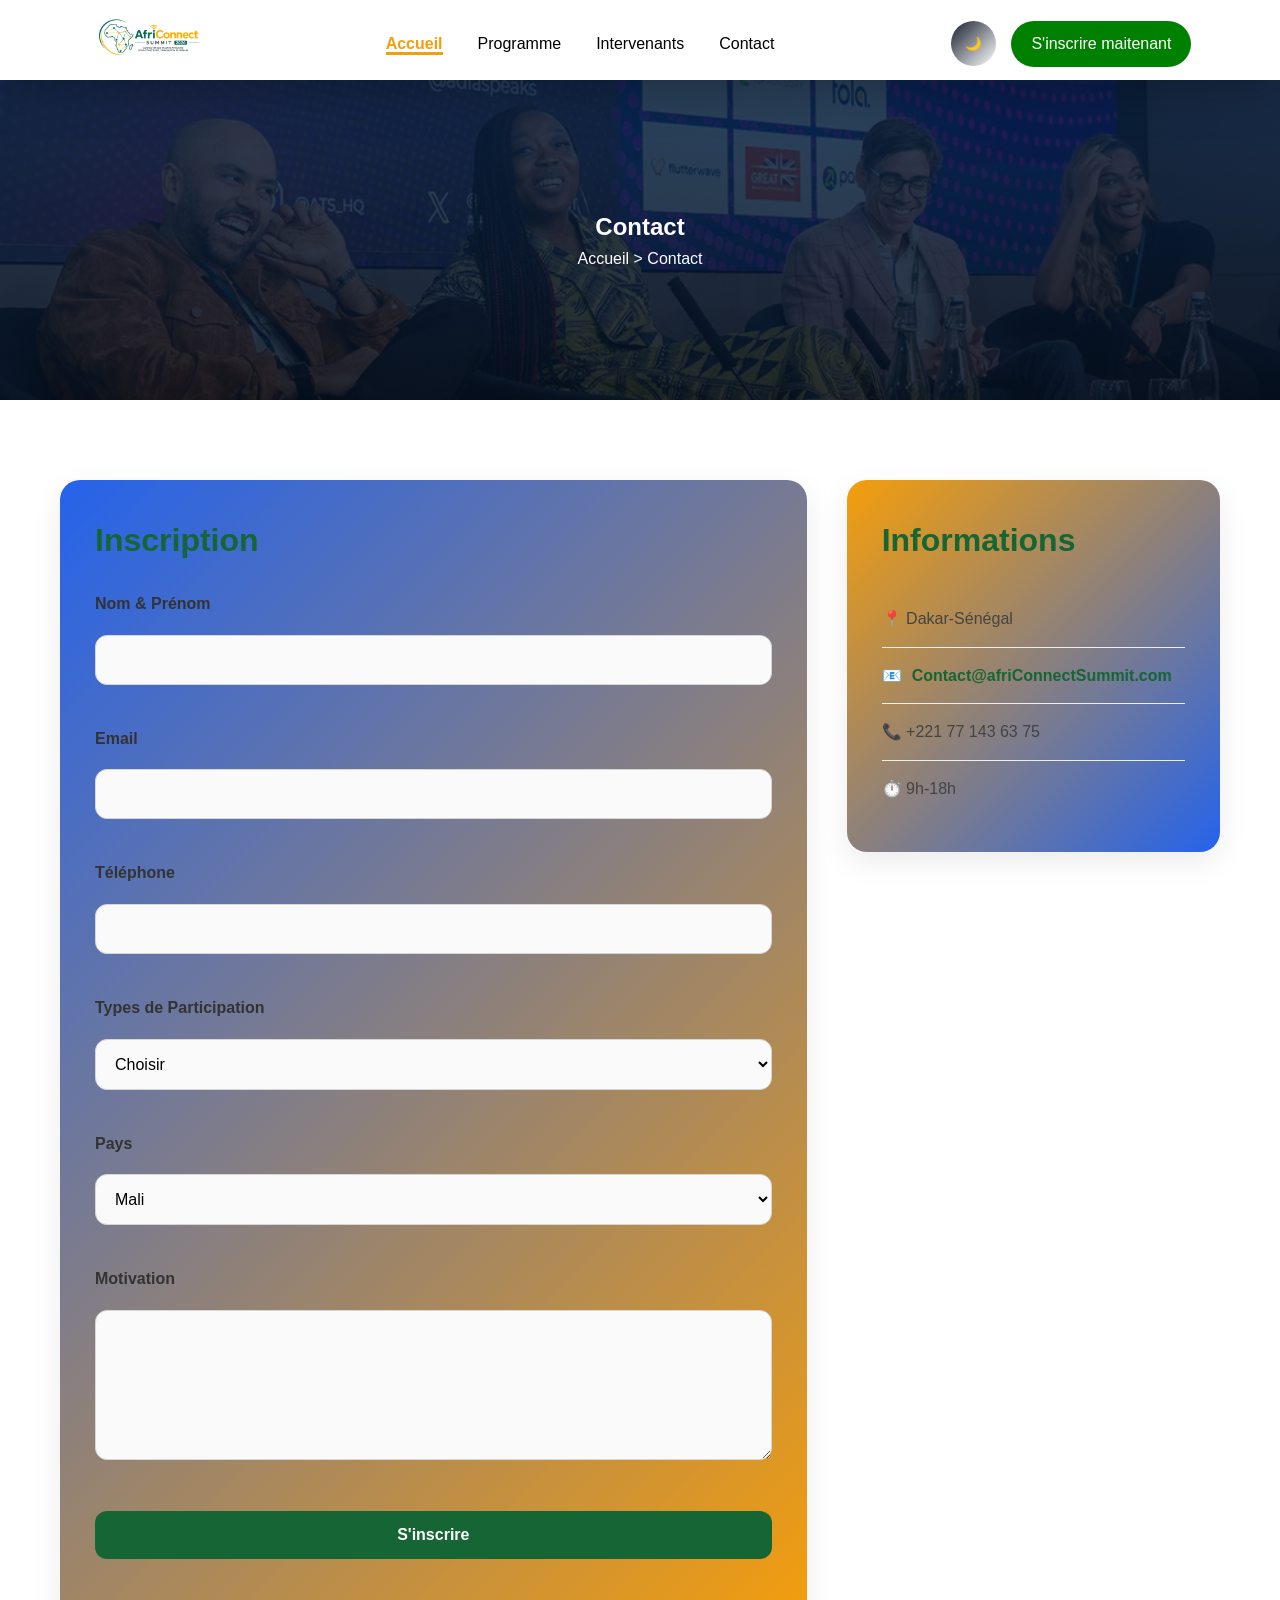
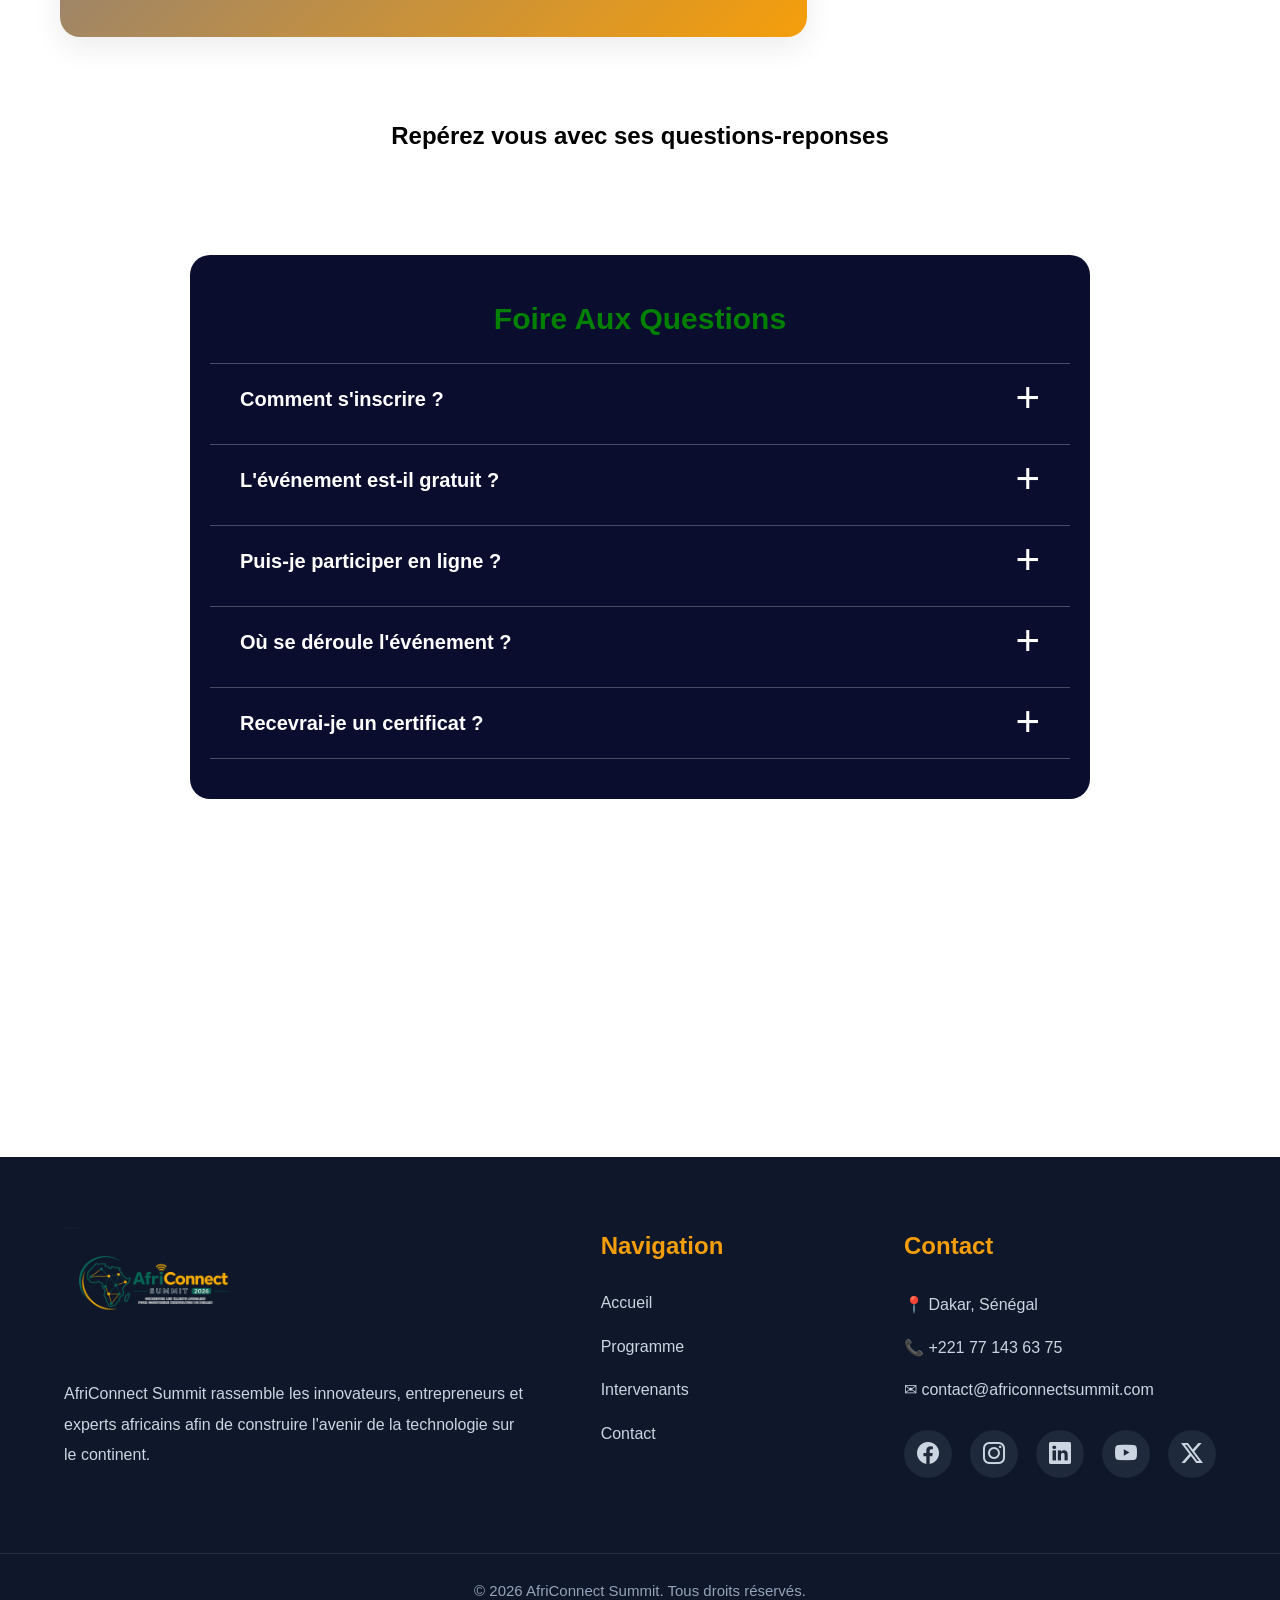
==== commit cf4e0aec: "JS:bouton retour en haut, Filtrage dynamique, Validation Formulaire, Animation de balayage" ====
--- a/contact.html
+++ b/contact.html
@@ -46,7 +46,7 @@
             <p class="breadcrumb"><a href="index.html">Accueil</a> > <a href="">Contact</a></p>
         </section>
         <!--Formulaire-->
-        <section class="contact fade">
+        <section class="contact reveal" data-delay="150">
             <div class="Formulaire">
                 <h2>Inscription</h2>
                 <form id="form">
@@ -57,8 +57,8 @@
                     <input type="text" id="email">
                     <small id="emailError"></small>
                     <label>Téléphone</label>
-                    <small id="telephoneError"></small>
                     <input id="telephone">
+                     <small id="telephoneError"></small>
                     <label>Types de Participation</label>
                     <select id="type">
                         <option value="">Choisir</option>
@@ -90,7 +90,7 @@
                     <small class="succes"></small>
                 </form>
             </div>
-            <div class="infos">
+            <div class="infos reveal" data-delay="900">
                 <h2>Informations</h2>
                 <p>📍 Dakar-Sénégal</p>
                 <p> 📧 <a href="mailto:Contact@afriConnectSummit.com">Contact@afriConnectSummit.com</a></p>
@@ -99,6 +99,7 @@
             </div>
         </section>
         <!--Sections faq en accordion-->
+        <h2 class="center">Repérez vous avec ses questions-reponses</h2>
         <section class="faq fade">
 
             <h2>Foire Aux Questions</h2>
@@ -177,15 +178,16 @@
                 </div>
 
             </div>
+        </section>
+        <section class="google-maps">
+            <iframe src="" frameborder="0"></iframe>
         </section>
     </main>
     <!--Footer-->
     <footer>
         <div class="footer-container fade">
-
             <div class="footer-col">
                 <img src="images/logooo.png" alt="Logo AfriConnect Summit" class="footer-logo">
-
                 <p>
                     AfriConnect Summit rassemble les innovateurs,
                     entrepreneurs et experts africains afin de construire
--- a/css/style.css
+++ b/css/style.css
@@ -85,6 +85,7 @@
 /*Les liens au survol*/
 nav a:hover {
     color: var(--secondary);
+     padding-left: 10px;
 }
 /*Lien reste active quand on y est*/
 nav a.active {
@@ -97,7 +98,47 @@
     list-style: none;
     cursor: pointer;
 }
-
+/* Boutons */
+.tabs{
+    display:flex;
+    justify-content:center;
+    gap:15px;
+    margin-bottom:40px;
+}
+
+.tab{
+    padding:12px 30px;
+    border:none;
+    border-radius:30px;
+    cursor:pointer;
+    transition:.3s;
+}
+
+.tab.active{
+    background:#5B4BDB;
+    color:#fff;
+}
+
+/* Plannings */
+.planning{
+    display:none;
+    animation:fade .5s ease;
+}
+
+.planning.active{
+    display:block;
+}
+
+@keyframes fade{
+    from{
+        opacity:0;
+        transform:translateY(20px);
+    }
+    to{
+        opacity:1;
+        transform:translateY(0);
+    }
+}
 a::after {
     content: "";
     position: absolute;
@@ -1209,7 +1250,7 @@
     overflow-x: auto;
     white-space: nowrap;
     scrollbar-width: none;
-    padding: 50px;
+    padding: 40px;
 }
 
 /*qui scroll vers la droite pour voir les autres catégories*/
@@ -1239,7 +1280,12 @@
     transform: translateY(-3px);
     box-shadow: 0 12px 24px rgba(245, 158, 11, .25);
 }
-
+/*quand la categorie est selectionné*/
+.btn.active{
+    background:var(--dark-card);
+    color:#fff;
+    box-shadow:0 10px 25px rgba(91,75,219,.3);
+}
 /*Les cartes des intervenants*/
 .speakers {
     width: 90%;
@@ -1269,11 +1315,11 @@
 
 /* Effet quinconce */
 
-.speaker:nth-child(3n+2) {
-    margin-top: 40px;
-}
-
-.speaker:nth-child(3n) {
+.col:nth-child(3n+2) {
+    margin-top: 60px;
+}
+
+.col:nth-child(3n) {
     margin-top: 80px;
 }
 
@@ -1372,7 +1418,6 @@
     max-width: 1200px;
     margin: 80px auto;
     padding: 0 20px;
-
     display: grid;
     grid-template-columns: 2fr 1fr;
     gap: 40px;
@@ -1435,7 +1480,7 @@
 #form input:focus,
 #form select:focus,
 #form textarea:focus {
-    border-color: #166534;
+    border-color: #a9c3ec;
     background: linear-gradient(0 20px 50px rgba(0, 0, 0, .25),
             0 0 60px rgba(130, 80, 255, .25));
     box-shadow: 0 0 0 4px rgba(22, 101, 52, .15);
@@ -1531,7 +1576,7 @@
 /*  FAQ  */
 
 .faq {
-    width: 70%;
+    width: 80%;
     max-width: 900px;
     margin: 100px auto;
     background: #0b0d2f;
@@ -1596,7 +1641,7 @@
 .content {
     max-height: 0;
     overflow: hidden;
-    background: #19e6d1;
+    background: #60A5FA;
     padding: 0 35px;
     border-radius: 0 0 35px 35px;
     transition: all .4s ease;
@@ -1611,7 +1656,7 @@
 /* Question ouverte */
 
 .faq-item input:checked+label {
-    background: #18ead4;
+    background: #60A5FA;
     color: #111;
     border-radius: 45px 45px 0 0;
 }
@@ -1632,7 +1677,7 @@
 /* Hover */
 
 .faq-item label:hover {
-    color: #18ead4;
+    color: #60A5FA;
 }
 
 .faq-item input:checked+label:hover {
@@ -1739,7 +1784,7 @@
     /* Boutons */
     .voir,
     .inscrire {
-        display: inline-block;
+        display: block;
         width: 220px;
         margin: 10px auto;
     }
@@ -1799,6 +1844,8 @@
 body.dark nav a:hover,
 body.dark nav a.active {
     color: #60A5FA;
+    border-bottom: 2px solid #60A5FA;
+    padding-left: 0;
 }
 
 /*les cartes*/
@@ -1866,3 +1913,63 @@
     opacity: 1;
     transform: translateX(0);
 }
+
+
+/*CSS pour Validtion Formulaire*/
+small{
+    display:block;
+    margin-bottom:15px;
+    color:#e63946;
+    font-size:.9rem;
+}
+
+.succes{
+    color:#16a34a;
+    font-weight:600;
+    margin-top:10px;
+}
+
+.erreur{
+    border:2px solid #e63946;
+}
+
+.valide{
+    border:2px solid #16a34a;
+}
+/*Filtrage dynamique des cartes (apparition avec un effet fluide)*/
+.col{
+    transition: .4s;
+}
+
+.col.hide{
+    opacity:0;
+    transform:scale(.8);
+    pointer-events:none;
+}
+
+.col.show{
+    opacity:1;
+    transform:scale(1);
+}
+/*Apparition des elements à partir du bas*/
+.reveal{
+    opacity:0;
+    transform:translateY(80px);
+    transition:.8s ease;
+}
+
+.reveal.active{
+    opacity:1;
+    transform:translateY(0);
+}
+/*Animation de droite vers gauche*/
+/*Moment d'apparition*/
+.reveal-right{
+    opacity:0;
+    transform:translateX(100px);
+    transition:.8s ease;
+}
+.reveal-right.active{
+    opacity:1;
+    transform:translateX(0);
+}
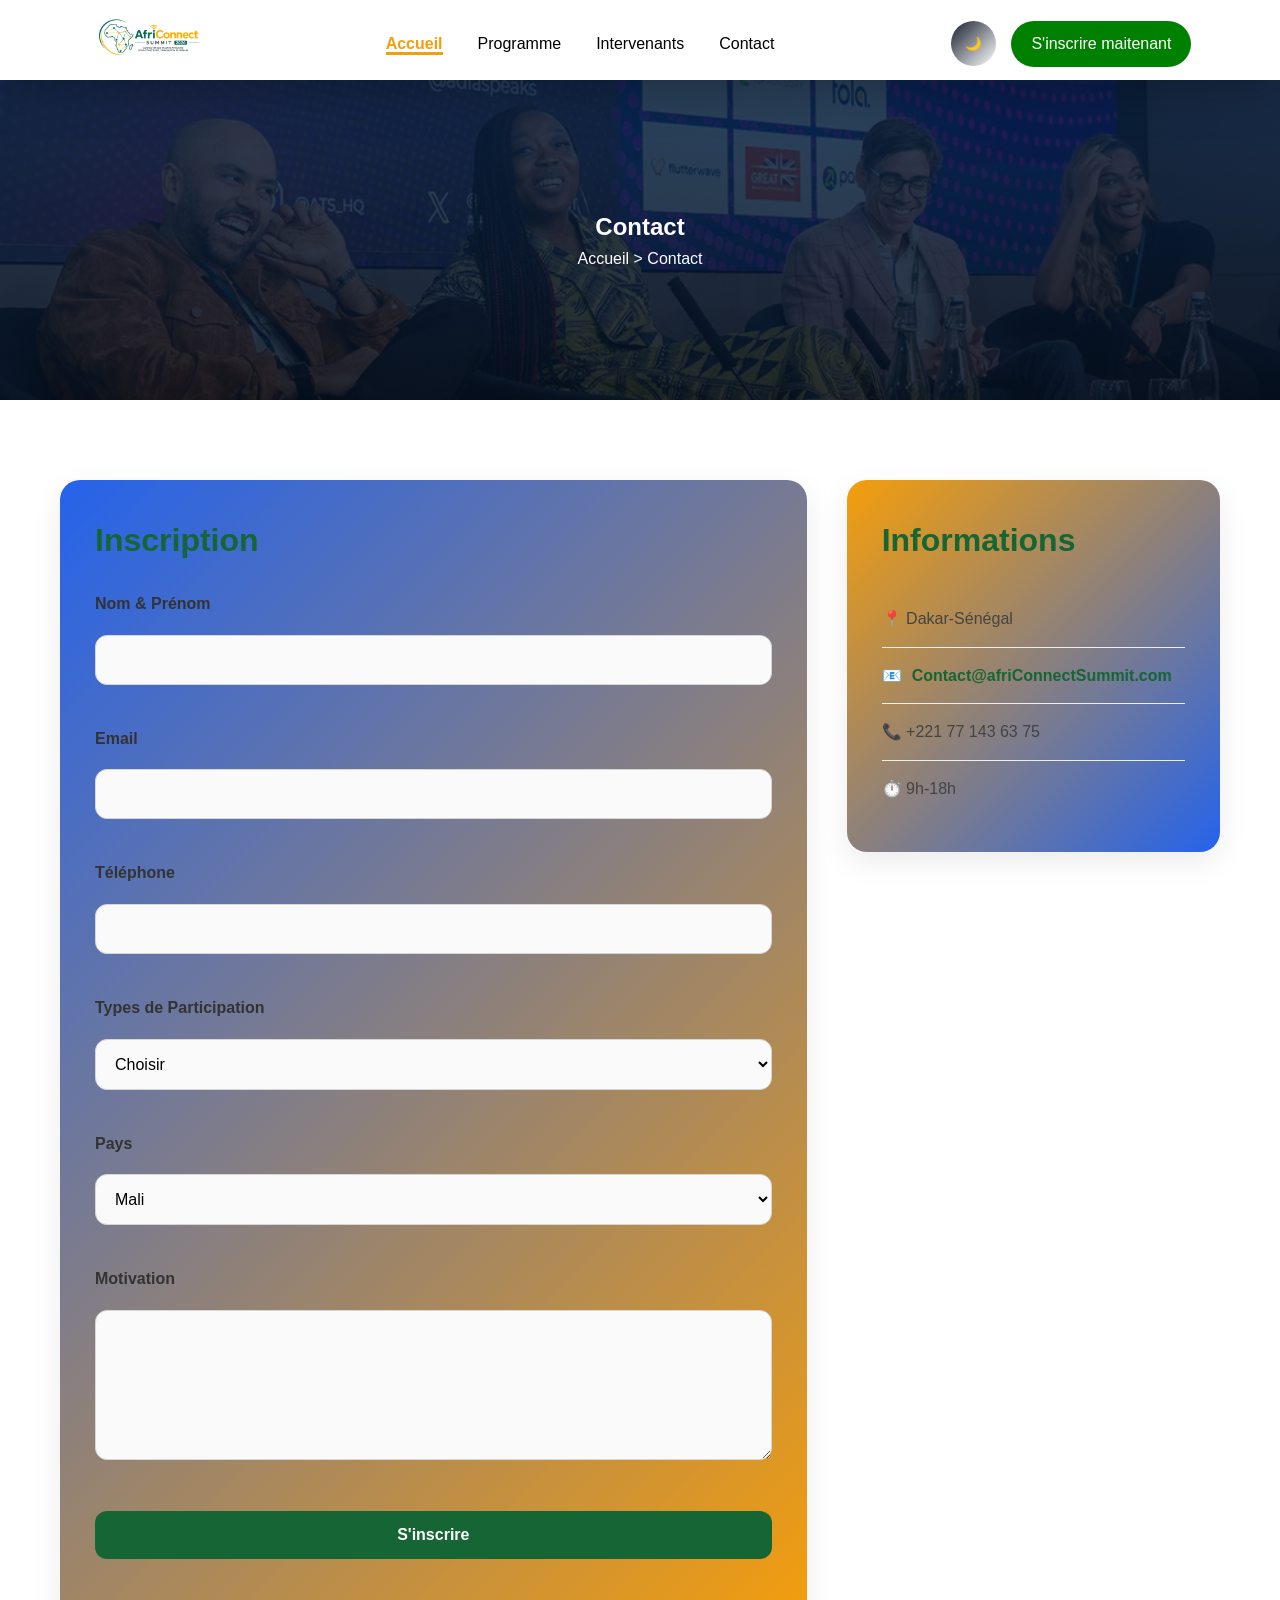
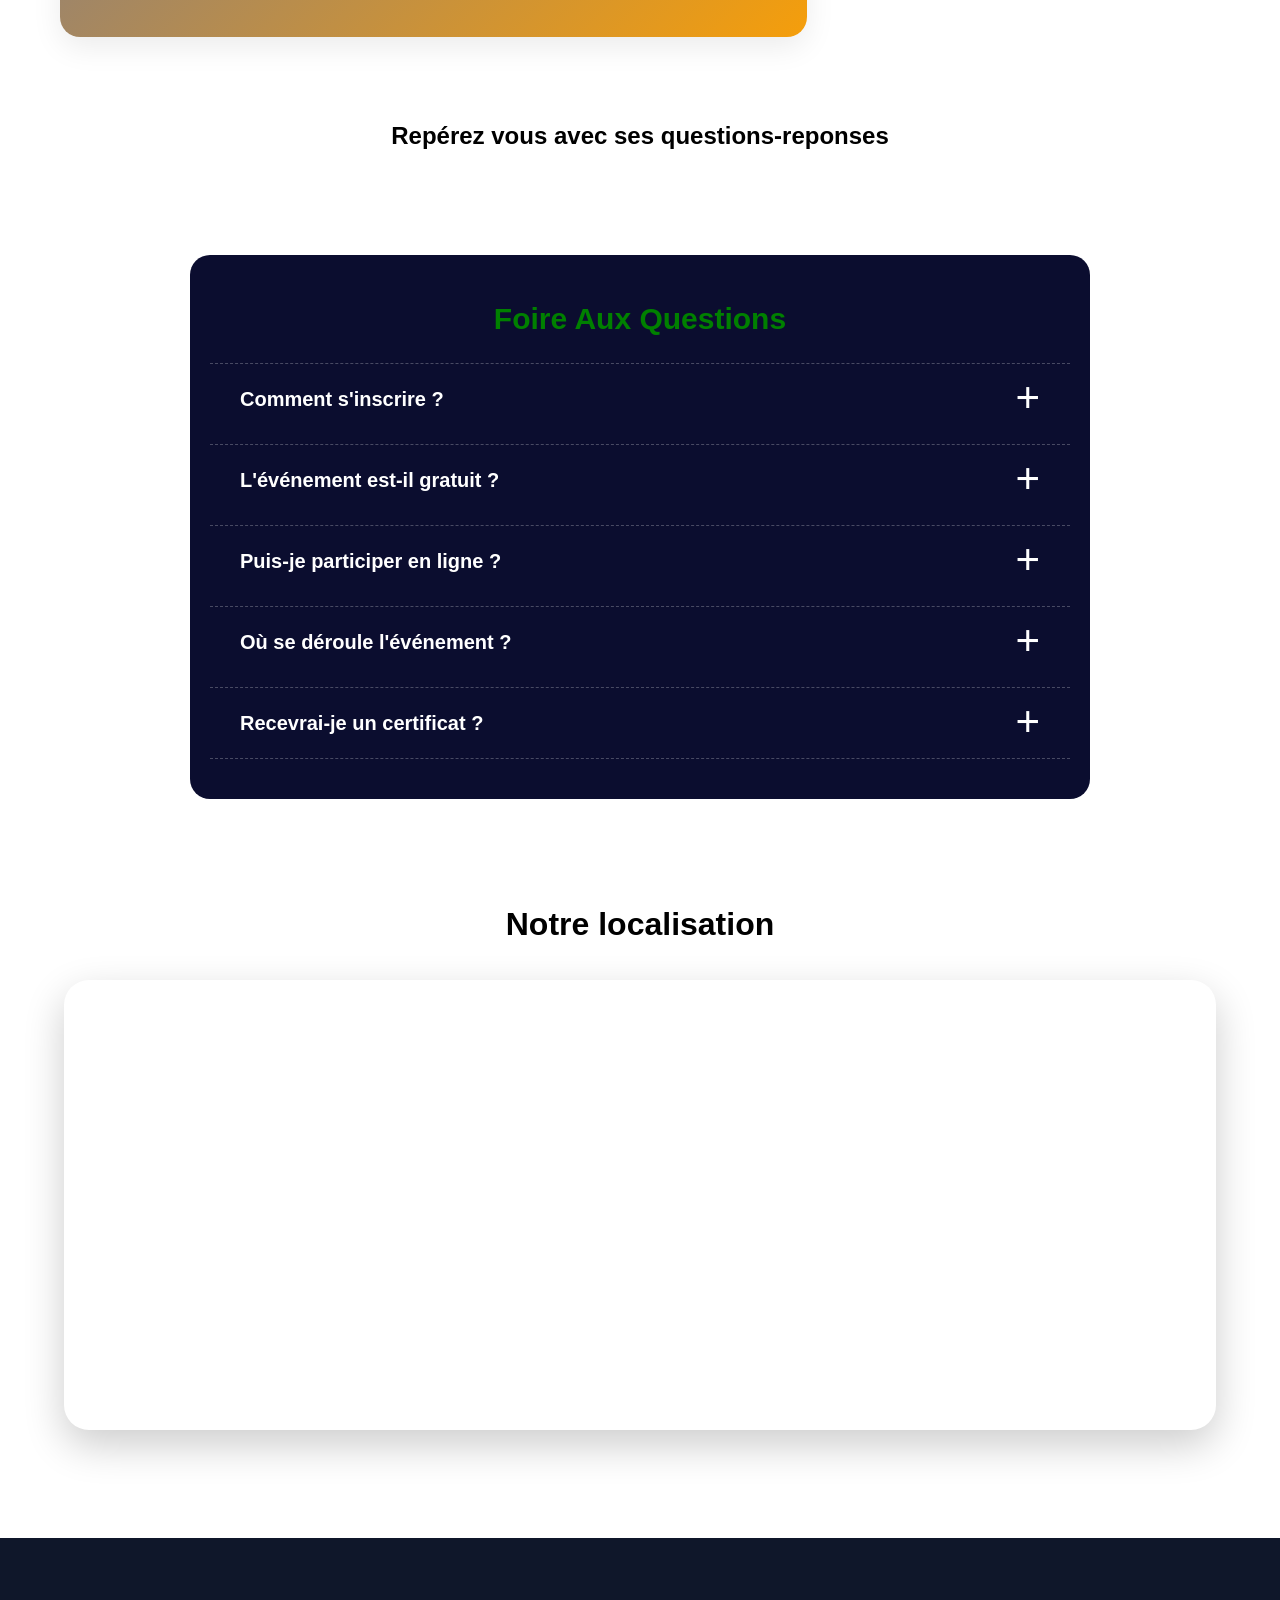
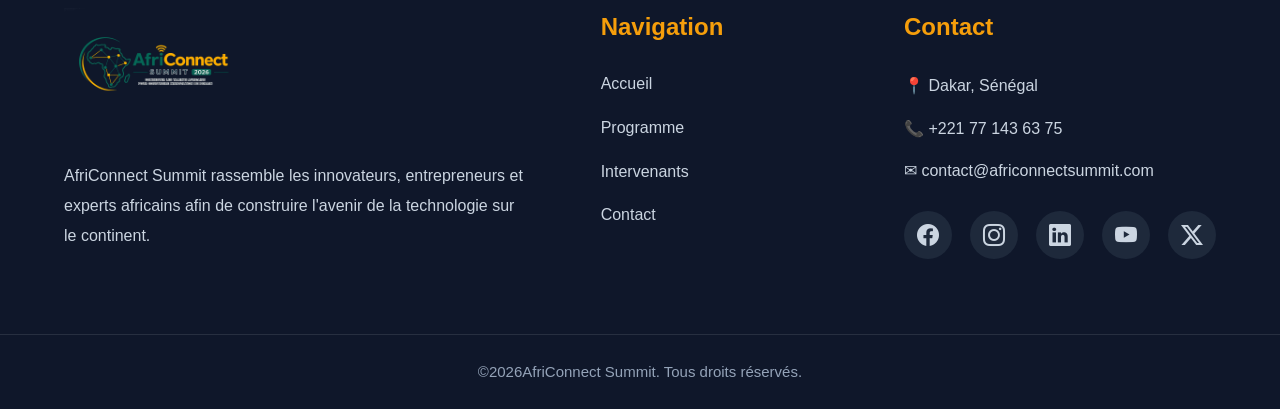
==== commit dc1fadaf: "Validation , Comentaire du code" ====
--- a/contact.html
+++ b/contact.html
@@ -58,7 +58,7 @@
                     <small id="emailError"></small>
                     <label>Téléphone</label>
                     <input id="telephone">
-                     <small id="telephoneError"></small>
+                    <small id="telephoneError"></small>
                     <label>Types de Participation</label>
                     <select id="type">
                         <option value="">Choisir</option>
@@ -98,6 +98,7 @@
                 <p>⏱️ 9h-18h</p>
             </div>
         </section>
+
         <!--Sections faq en accordion-->
         <h2 class="center">Repérez vous avec ses questions-reponses</h2>
         <section class="faq fade">
@@ -108,6 +109,7 @@
 
                 <div class="faq-item">
                     <input type="checkbox" id="q1">
+                    <!--Questions-->
                     <label for="q1">
                         <span>Comment s'inscrire ?</span>
                         <span class="icon"></span>
@@ -179,9 +181,13 @@
 
             </div>
         </section>
-        <section class="google-maps">
-            <iframe src="" frameborder="0"></iframe>
-        </section>
+       <section class="map">
+    <h2>Notre localisation</h2>
+    <iframe
+        src="https://www.google.com/maps?q=Bamako,+Mali&output=embed"
+        allowfullscreen>
+    </iframe>
+</section>
     </main>
     <!--Footer-->
     <footer>
@@ -224,7 +230,7 @@
         </div>
 
         <div class="footer-bottom">
-            <p>© 2026 AfriConnect Summit. Tous droits réservés.</p>
+            <p>©<span id="year"></span>AfriConnect Summit. Tous droits réservés.</p>
         </div>
     </footer>
     <button id="btnTop">
--- a/css/style.css
+++ b/css/style.css
@@ -13,8 +13,6 @@
     --shadow: 0 15px 40px rgba(0, 0, 0, .25);
     /* Bordures */
     --radius: 35px;
-    --radius-card: 20px;
-    --radius-btn: 30px;
     /* Animation */
     --transition: .4s ease;
     /* Typographies */
@@ -51,8 +49,8 @@
     z-index: 1000;
     transition: var(--transition);
     box-shadow: var(--shadow);
-
-}
+}
+
 /*Le contenu des pages*/
 main {
     padding-top: 80px;
@@ -63,19 +61,21 @@
     width: 100%;
     height: 80px;
 }
+
 /*Le contenu de la navbar*/
 .nav-container {
     display: flex;
     justify-content: space-around;
     align-items: center;
 }
+
 /*Les liens de la navigation*/
 .menu {
     display: flex;
     gap: 35px;
 }
 
-a{
+a {
     text-decoration: none;
     color: inherit;
     transition: var(--transition);
@@ -85,11 +85,12 @@
 /*Les liens au survol*/
 nav a:hover {
     color: var(--secondary);
-     padding-left: 10px;
-}
+    padding-left: 10px;
+}
+
 /*Lien reste active quand on y est*/
 nav a.active {
-    color:var(--secondary);
+    color: var(--secondary);
     font-weight: 600;
     border-bottom: 3px solid var(--secondary);
 }
@@ -98,57 +99,7 @@
     list-style: none;
     cursor: pointer;
 }
-/* Boutons */
-.tabs{
-    display:flex;
-    justify-content:center;
-    gap:15px;
-    margin-bottom:40px;
-}
-
-.tab{
-    padding:12px 30px;
-    border:none;
-    border-radius:30px;
-    cursor:pointer;
-    transition:.3s;
-}
-
-.tab.active{
-    background:#5B4BDB;
-    color:#fff;
-}
-
-/* Plannings */
-.planning{
-    display:none;
-    animation:fade .5s ease;
-}
-
-.planning.active{
-    display:block;
-}
-
-@keyframes fade{
-    from{
-        opacity:0;
-        transform:translateY(20px);
-    }
-    to{
-        opacity:1;
-        transform:translateY(0);
-    }
-}
-a::after {
-    content: "";
-    position: absolute;
-    left: 0;
-    bottom: -8px;
-    width: 0;
-    height: 2px;
-    background: var(--secondary);
-    transition: var(--transition);
-}
+
 /*La disposition de boutton dark et rejoindre*/
 .btn-et-autres {
     display: flex;
@@ -156,7 +107,7 @@
     gap: 15px;
 }
 
-/*les bouttons CTA*/
+/*les bouttons d'inscription*/
 .inscription {
     background: var(--btn);
     color: white;
@@ -169,6 +120,7 @@
     background: var(--dark);
     color: var(--white);
 }
+
 /*Bouton Dark mode*/
 #themeToggle {
     width: 45px;
@@ -188,6 +140,7 @@
     flex-direction: column;
     cursor: pointer;
 }
+
 /*les trois tiret superposées*/
 .hamburger span {
     width: 28px;
@@ -205,6 +158,7 @@
         right: -100%;
         width: 260px;
         height: calc(100vh - 75px);
+        /*Adapte à*/
         background: var(--white);
         flex-direction: column;
         align-items: center;
@@ -212,10 +166,15 @@
         gap: 30px;
         transition: var(--Transition);
         box-shadow: var(--shadow);
+        color: #0B1220;
     }
 
     .menu.active {
         right: 0;
+    }
+
+    .menu:hover {
+        color: #0b0d2f;
     }
 
     .hamburger {
@@ -244,21 +203,27 @@
     .menu-btn {
         display: flex;
     }
-}
+
+    .nav-menu:hover {
+        color: var(--dark-card);
+    }
+}
+
 
 /*Section hero*/
 .Hero {
-    
     width: 100%;
     margin: 0 auto;
     display: flex;
     justify-content: space-between;
     align-items: center;
     gap: 40px;
-    min-height: calc(100vh - 80px); /* adapte 80px à ton header */
+    min-height: calc(100vh - 80px);
+    /* adapte 80px au header */
     padding: 0;
     background: linear-gradient(135deg, #f7faf7 0%, #ffffff 55%, #eef8f1 100%);
 }
+
 /*Le texte à gauche et bouton*/
 .gauche {
     flex: 1;
@@ -266,6 +231,7 @@
     z-index: 1;
     padding-top: 20px;
     margin-left: 20px;
+    line-height: 1.4;
 }
 
 .gauche h1 {
@@ -310,10 +276,6 @@
         0 0 60px rgba(130, 80, 255, .25);
 }
 
-.hero-video:hover {
-    transform: translateY(-8px);
-}
-
 /*LES Bottons CTA*/
 .voir {
     background: var(--btn);
@@ -329,6 +291,7 @@
     color: #0B0F19;
     padding: 10px 20px;
     border-radius: 30px;
+    border: 2px solid var(--btn);
 }
 
 .inscrire {
@@ -336,15 +299,16 @@
     color: #0B0F19;
     padding: 10px 20px;
     border-radius: 30px;
-    border: 2px solid #1d9d50;
+    border: 2px solid var(--btn);
 }
 
 .inscrire:hover {
     background: var(--btn);
     color: white;
 }
+
 /*le restant de jour.....*/
-.compteur{
+.compteur {
     background-color: var(--dark-card);
     padding: 50px 20px;
     margin-top: 30px;
@@ -354,22 +318,31 @@
     border-radius: var(--radius-card);
     color: var(--white);
 }
+
+@media (max-width:768px) {
+    .compteur {
+        display: none;
+    }
+}
+
 /*Les chiffres compteurs*/
-strong{
+strong {
     color: var(--btn);
-    font-weight:bold;
-}
+}
+
 /*Section chiffres*/
 .chiffres-clés {
     margin: 0;
     padding: 20px 0;
 }
+
 /*Disposition grid des chiffres*/
 .chiffre {
     display: grid;
     grid-template-columns: repeat(4, 1fr);
     gap: 30px;
 }
+
 /*Cadre contenant les chiffres clées*/
 .chiffre div {
     background: var(--card);
@@ -404,15 +377,11 @@
     padding: 50px 20px;
 
 }
-/*responsité des cartes*/
-@media (max-width:375px) {
-    .participer {
-        grid-template-columns: 1fr;
-    }
-}
+
 /*Pour mettre les textes au millieu*/
 .center {
     text-align: center;
+    margin-bottom: 30px;
 }
 
 .Participer div {
@@ -433,12 +402,19 @@
     color: var(--btn);
 }
 
+/*responsité des cartes*/
+@media (max-width:375px) {
+    .participer {
+        grid-template-columns: 1fr;
+    }
+}
+
 /*Sections des intervenants vedettes*/
 .intervenants {
     display: flex;
     flex-direction: row;
     justify-content: space-around;
-    padding: 65px   30px;
+    padding: 65px 30px;
     background-color: #f9f9f956;
     text-align: center;
     flex-wrap: wrap;
@@ -457,6 +433,7 @@
     box-shadow: var(--shadow);
     padding-bottom: 20px;
 }
+
 /*espace entre les elements des cartes*/
 .carde-container {
     padding-top: 40px;
@@ -465,6 +442,7 @@
 .intervenants .carde:hover {
     transform: translateY(-10px) scale(1.02);
 }
+
 /*Pour les cartes paires un peu penché*/
 .intervenants .carde:nth-child(even) {
     transform: translateY(50px);
@@ -474,8 +452,8 @@
     width: 100%;
     height: 200px;
     object-fit: cover;
-    transition: 0.4s ease;
-    transform: 0.4s ease;
+    transition: var(--transition);
+    transform: var(--transition);
 }
 
 .carde:hover {
@@ -486,23 +464,24 @@
 .carde:hover img {
     transform: scale(1.1);
 }
-.carde h3{
-    margin:20px 0 10px;
-}
-
-.metier{
-    margin:0;
-    font-size:1.25rem;
-    font-weight:600;
-}
-
-.pays{
-    margin:12px 0 20px;
-    color:#666;
-}
-
-
-/*Bouton voir*/
+
+.carde h3 {
+    margin: 20px 0 10px;
+}
+
+.metier {
+    margin: 0;
+    font-size: 1.25rem;
+    font-weight: 600;
+}
+
+.pays {
+    margin: 12px 0 20px;
+    color: #666;
+}
+
+
+/*Bouton voir profil*/
 .btne {
     margin-top: 20px;
     padding: 5px 10px;
@@ -543,6 +522,7 @@
     margin-bottom: 50px;
     font-size: 40px;
 }
+
 /*Badge de partenaires*/
 .part {
     margin-top: 20px;
@@ -554,6 +534,7 @@
     font-size: 15px;
     background-color: #0d2c54;
 }
+
 /*Les 3 cartes  sponsors disposition */
 .sponsors-container {
     display: flex;
@@ -582,6 +563,7 @@
     box-shadow: 0 20px 40px rgba(0, 0, 0, .18);
 
 }
+
 /*Logo sponsors*/
 .card img {
     width: 80%;
@@ -658,278 +640,15 @@
         align-items: center;
     }
 
-    .gold,
-    .silver,
-    .bronze {
+    .gold {
         width: 90%;
         max-width: 380px;
         height: 320px;
     }
-}
-
-.card {
-    opacity: 0;
-    transform: translateY(50px);
-    animation: apparition 0.8s ease forwards;
-}
-
-.card:nth-child(2) {
-    animation-delay: 0.2s;
-}
-
-.card:nth-child(3) {
-    animation-delay: 0.4s;
-}
-
-@keyframes apparition {
-    from {
-        opacity: 0;
-        transform: translateY(50px);
-    }
-
-    to {
-        opacity: 1;
-        transform: translateY(0);
-    }
-}
-
-/*La page de programme*/
-.hero-internep {
-    background: linear-gradient(rgba(10, 35, 66, .85), rgba(5, 16, 32, .85)),
-        url(../images/bga.jpeg) center/cover;
-    height: 320px;
-    display: flex;
-    flex-direction: column;
-    justify-content: center;
-    align-items: center;
-    color: white;
-    text-align: center;
-}
-
-.hero-internei {
-    background: linear-gradient(rgba(10, 35, 66, .85), rgba(5, 16, 32, .85)),
-        url(../images/LDN-Panel-Highligh-2-500.webp) center/cover;
-    height: 320px;
-    display: flex;
-    flex-direction: column;
-    justify-content: center;
-    align-items: center;
-    color: white;
-    text-align: center;
-}
-
-.hero-internec {
-    background: linear-gradient(rgba(10, 35, 66, .85), rgba(5, 16, 32, .85)),
-        url(../images/LDN-Panel-Highligh-3-500.webp) center/cover;
-    height: 320px;
-    display: flex;
-    flex-direction: column;
-    justify-content: center;
-    align-items: center;
-    color: white;
-    text-align: center;
-}
-
-.hero-interne h1 {
-    font-size: 55px;
-    font-weight: 700;
-    margin-bottom: 15px;
-}
-
-.hero-interne p {
-    font-size: 18px;
-    color: #ddd;
-}
-
-
-/*Section PROGRAMME*/
-.programme {
-    width: 90%;
-    max-width: 1200px;
-    margin: 80px auto;
-}
-
-/* Onglets */
-.tabs {
-    display: flex;
-    justify-content: center;
-    gap: 20px;
-    margin-bottom: 40px;
-    flex-wrap: wrap;
-}
-.tab {
-    border: none;
-    padding: 15px 35px;
-    border-radius: 40px;
-    cursor: pointer;
-    background: #e9eef6;
-    color: #0d2c54;
-    font-weight: 600;
-    transition: .4s;
-    font-size: 17px;
-}
-
-.tab:hover {
-
-    background: #0d6efd;
-    color: white;
-}
-
-.tab.active {
-
-    background: #0d2c54;
-    color: white;
-    box-shadow: 0 8px 25px rgba(0, 0, 0, .2);
-}
-
-/* Planning */
-
-.planning {
-
-    display: none;
-}
-
-.planning.active {
-
-    display: block;
-}
-
-
-/* Tableau */
-
-table {
-
-    width: 100%;
-    border-collapse: collapse;
-    overflow: hidden;
-    border-radius: 15px;
-    background: white;
-    box-shadow: 0 15px 40px rgba(0, 0, 0, .08);
-}
-
-table th {
-
-    background: #0d2c54;
-    color: white;
-    padding: 20px;
-    font-size: 18px;
-}
-
-table td {
-
-    padding: 18px;
-    text-align: center;
-    border-bottom: 1px solid #eee;
-}
-
-table tr:nth-child(even) {
-
-    background: #f8f9fb;
-}
-
-table tr:hover {
-
-    background: #eef5ff;
-    transition: .3s;
-}
-
-@media (max-width:768px) {
-
-    .planning {
-        overflow-x: auto;
-        -webkit-overflow-scrolling: touch;
-    }
-
-    .planning table {
-        min-width: 650px;
-        width: 100%;
-    }
-}
-
-/* =====================
-THEMES
-=====================*/
-
-.themes {
-    width: 90%;
-    max-width: 1200px;
-    margin: 100px auto;
-    text-align: center;
-}
-
-.themes h2 {
-    font-size: 40px;
-    margin-bottom: 50px;
-    color: #0d2c54;
-}
-
-/* Grille 2 x 2 */
-.grid-themes {
-    display: grid;
-    grid-template-columns: repeat(2, 1fr);
-    gap: 30px;
-}
-
-.theme-card {
-    background: #fff;
-    border-radius: 25px;
-    padding: 30px 20px;
-    min-height: 100px;
-    display: flex;
-    flex-direction: column;
-    justify-content: center;
-    align-items: center;
-    box-shadow: 0 15px 35px rgba(0, 0, 0, .08);
-    transition: all .4s ease;
-}
-
-.theme-card:hover {
-    transform: translateY(-10px);
-    box-shadow: 0 20px 45px rgba(13, 44, 84, .18);
-}
-
-.theme-card .icone {
-    font-size: 42px;
-    color: #0d2c54;
-    margin-bottom: 25px;
-}
-
-.theme-card h3 {
-    color: #0d2c54;
-    font-size: 26px;
-    margin-bottom: 20px;
-    font-weight: 700;
-}
-
-.theme-card p {
-    color: #666;
-    font-size: 20px;
-    line-height: 1.8;
-    max-width: 420px;
-}
-
-/* Responsive */
-@media (max-width: 768px) {
-
-    .grid-themes {
-        grid-template-columns: 1fr;
-    }
-
-    .theme-card {
-        min-height: auto;
-        padding: 40px 30px;
-    }
-
-    .themes h2 {
-        font-size: 32px;
-    }
+
 }
 
 /*Footer*/
-/* =========================
-        FOOTER PREMIUM
-=========================*/
-
 footer {
 
     background: #0f172a;
@@ -973,119 +692,92 @@
 }
 
 .footer-col ul {
-
     list-style: none;
 }
 
 .footer-col li {
-
     margin-bottom: 18px;
 }
 
 .footer-col a {
-
     text-decoration: none;
     color: #cbd5e1;
     transition: .3s;
 }
 
 .footer-col a:hover {
-
     color: var(--secondary);
     padding-left: 8px;
 }
 
 .socials {
-
     display: flex;
     gap: 18px;
     margin-top: 25px;
 }
 
 .socials a {
-
     width: 48px;
     height: 48px;
-
     border-radius: 50%;
-
     display: flex;
     align-items: center;
     justify-content: center;
-
     background: #1e293b;
-
     font-size: 22px;
-
     transition: .35s;
 }
 
 .socials a:hover {
-
     background: var(--secondary);
     color: white;
-
     transform: translateY(-6px);
 }
 
 .footer-bottom {
-
     border-top: 1px solid rgba(255, 255, 255, .1);
-
     text-align: center;
-
     padding: 25px;
-
     color: #94a3b8;
-
     font-size: 15px;
 }
 
-@media(max-width:900px) {
+@media(max-width:768px) {
 
     .footer-container {
-
         grid-template-columns: 1fr;
         text-align: center;
-
         gap: 50px;
     }
 
     .footer-logo {
-
         margin: auto auto 25px;
     }
 
     .socials {
-
         justify-content: center;
     }
 
 }
 
-@media(max-width:500px) {
+@media(max-width:375px) {
 
     .footer-container {
-
         padding: 50px 20px;
     }
 
     .footer-col h3 {
-
         font-size: 22px;
     }
 
     .footer-col p,
     .footer-col a {
-
         font-size: 16px;
     }
 
     .socials a {
-
         width: 42px;
         height: 42px;
-
         font-size: 20px;
     }
 
@@ -1114,63 +806,258 @@
     transform: scale(1.1);
 }
 
+/*La page de programme*/
+.hero-internep {
+    background: linear-gradient(rgba(10, 35, 66, .85), rgba(5, 16, 32, .85)),
+        url(../images/bga.jpeg) center/cover;
+    height: 320px;
+    display: flex;
+    flex-direction: column;
+    justify-content: center;
+    align-items: center;
+    color: white;
+    text-align: center;
+}
+
+.hero-interne h1 {
+    font-size: 55px;
+    font-weight: 700;
+    margin-bottom: 15px;
+}
+
+.hero-interne p {
+    font-size: 18px;
+    color: #ddd;
+}
+
+/*Section PROGRAMME*/
+.programme {
+    width: 90%;
+    max-width: 1200px;
+    margin: 80px auto;
+}
+
+/* Onglets des jours */
+.tabs {
+    display: flex;
+    justify-content: center;
+    gap: 20px;
+    margin-bottom: 40px;
+    flex-wrap: wrap;
+}
+
+/*jours*/
+.tab {
+    border: none;
+    padding: 15px 35px;
+    border-radius: 40px;
+    cursor: pointer;
+    background: #e9eef6;
+    color: #0d2c54;
+    font-weight: 600;
+    transition: .4s;
+    font-size: 17px;
+}
+
+.tab:hover {
+    background: #0d6dfd36;
+    color: white;
+}
+
+.tab.active {
+    background: #0d2c54;
+    color: white;
+    box-shadow: 0 8px 25px rgba(0, 0, 0, .2);
+}
+
+/* Planning */
+
+.planning {
+    display: none;
+}
+
+.planning.active {
+    display: block;
+}
+
+
+/* Tableau */
+
+table {
+
+    width: 100%;
+    border-collapse: collapse;
+    overflow: hidden;
+    border-radius: 15px;
+    background: white;
+    box-shadow: 0 15px 40px rgba(0, 0, 0, .08);
+}
+
+table th {
+
+    background: #0d2c54;
+    color: white;
+    padding: 20px;
+    font-size: 18px;
+}
+
+table td {
+
+    padding: 18px;
+    text-align: center;
+    border-bottom: 1px solid #eee;
+}
+
+table tr:nth-child(even) {
+
+    background: #f8f9fb;
+}
+
+table tr:hover {
+
+    background: #eef5ff;
+    transition: .3s;
+}
+
+@media (max-width:768px) {
+
+    .planning {
+        overflow-x: auto;
+
+    }
+
+    .planning table {
+        min-width: 650px;
+        width: 100%;
+    }
+}
+
+/*Themes*/
+
+.themes {
+    width: 90%;
+    max-width: 1200px;
+    margin: 100px auto;
+    text-align: center;
+}
+
+.themes h2 {
+    font-size: 40px;
+    margin-bottom: 50px;
+    color: #0d2c54;
+}
+
+/* Grille 2 x 2 */
+.grid-themes {
+    display: grid;
+    grid-template-columns: repeat(2, 1fr);
+    gap: 30px;
+}
+
+.theme-card {
+    background: #fff;
+    border-radius: 25px;
+    padding: 30px 20px;
+    min-height: 100px;
+    display: flex;
+    flex-direction: column;
+    justify-content: center;
+    align-items: center;
+    box-shadow: 0 15px 35px rgba(0, 0, 0, .08);
+    transition: all .4s ease;
+}
+
+.theme-card:hover {
+    transform: translateY(-10px);
+    box-shadow: 0 20px 45px rgba(13, 44, 84, .18);
+}
+
+.theme-card .icone {
+    font-size: 42px;
+    color: #0d2c54;
+    margin-bottom: 25px;
+}
+
+.theme-card h3 {
+    color: #0d2c54;
+    font-size: 26px;
+    margin-bottom: 20px;
+    font-weight: 700;
+}
+
+.theme-card p {
+    color: #666;
+    font-size: 20px;
+    line-height: 1.8;
+    max-width: 420px;
+}
+
+/* Responsive */
+@media (max-width: 768px) {
+
+    .grid-themes {
+        grid-template-columns: 1fr;
+    }
+
+    .theme-card {
+        min-height: auto;
+        padding: 40px 30px;
+    }
+
+    .themes h2 {
+        font-size: 32px;
+    }
+}
+
+
 /* RESPONSIVE de la page programme*/
 
-@media(max-width:992px) {
+@media(max-width:768px) {
 
     .hero-interne h1 {
-
         font-size: 42px;
     }
 
     table {
-
         font-size: 14px;
     }
 
     table th,
     table td {
-
         padding: 12px;
     }
 
     .themes h2 {
-
         font-size: 32px;
     }
 
 }
 
+/*Les tableaux du planning*/
 @media(max-width:768px) {
 
     .tabs {
-
         flex-direction: column;
         align-items: center;
     }
 
     .tab {
-
         width: 220px;
     }
 
     .hero-interne {
-
         height: 250px;
     }
 
     .hero-interne h1 {
-
         font-size: 34px;
     }
 
     .hero-interne p {
-
         font-size: 16px;
     }
 
     table {
-
         display: block;
         overflow-x: auto;
         white-space: nowrap;
@@ -1181,17 +1068,14 @@
 @media(max-width:480px) {
 
     .hero-interne h1 {
-
         font-size: 28px;
     }
 
     .themes h2 {
-
         font-size: 26px;
     }
 
     .theme-card {
-
         padding: 30px 20px;
     }
 
@@ -1243,6 +1127,20 @@
 }
 
 /*La page d'inteventans*/
+/*Section hero interne*/
+.hero-internei {
+    background: linear-gradient(rgba(10, 35, 66, .85), rgba(5, 16, 32, .85)),
+        url(../images/LDN-Panel-Highligh-2-500.webp) center/cover;
+    height: 320px;
+    display: flex;
+    flex-direction: column;
+    justify-content: center;
+    align-items: center;
+    color: white;
+    text-align: center;
+}
+
+/*La disposition des categories*/
 .filtre {
     display: flex;
     justify-content: space-around;
@@ -1280,12 +1178,14 @@
     transform: translateY(-3px);
     box-shadow: 0 12px 24px rgba(245, 158, 11, .25);
 }
+
 /*quand la categorie est selectionné*/
-.btn.active{
-    background:var(--dark-card);
-    color:#fff;
-    box-shadow:0 10px 25px rgba(91,75,219,.3);
-}
+.btn.active {
+    background: var(--dark-card);
+    color: #fff;
+    box-shadow: 0 10px 25px rgba(91, 75, 219, .3);
+}
+
 /*Les cartes des intervenants*/
 .speakers {
     width: 90%;
@@ -1297,23 +1197,19 @@
     gap: 35px;
 }
 
-/* Cartes */
-
+/* Carte */
 .speaker {
     background: #fff;
     border-radius: 20px;
     overflow: hidden;
     text-align: center;
-
     box-shadow: 0 15px 35px rgba(0, 0, 0, .08);
-
     transition: .4s;
-
     opacity: 0;
     transform: translateY(70px);
 }
 
-/* Effet quinconce */
+/* Effet quinconce des cartes*/
 
 .col:nth-child(3n+2) {
     margin-top: 60px;
@@ -1323,72 +1219,54 @@
     margin-top: 80px;
 }
 
+/*css du js*/
 .speaker.show {
     opacity: 1;
     transform: translateY(0);
 }
 
 .speaker:hover {
-
     transform: translateY(-12px) scale(1.03);
-
     box-shadow: 0 25px 45px rgba(13, 44, 84, .18);
-
 }
 
 .speaker img {
-
     width: 100%;
     height: 320px;
-
     object-fit: cover;
-
-}
-
-.speaker h3 {
-
+}
+
+.speaker h2 {
     margin-top: 20px;
     color: #0d2c54;
     font-size: 24px;
-
 }
 
 .speaker p {
-
     color: #666;
     margin: 8px 0;
-
-}
-
+}
+
+/*Pour le pays dernier p*/
 .speaker p:last-child {
-
     margin-bottom: 25px;
-
 }
 
 /* Tablette */
-
 @media(max-width:992px) {
-
     .speakers {
-
         grid-template-columns: repeat(2, 1fr);
-
     }
 
     .speaker:nth-child(3n),
     .speaker:nth-child(3n+2) {
-
         margin-top: 0;
-
     }
 
     .speaker:nth-child(even) {
-
         margin-top: 40px;
 
     }
-
 }
 
 /* Mobile */
@@ -1396,24 +1274,29 @@
 @media(max-width:768px) {
 
     .speakers {
-
         grid-template-columns: 1fr;
-
     }
 
     .speaker {
-
         margin-top: 0 !important;
-
-    }
-
+    }
 }
 
 /*La page contact*/
-/* =========================
-   SECTION CONTACT
-========================= */
-
+/*Section hero interne*/
+.hero-internec {
+    background: linear-gradient(rgba(10, 35, 66, .85), rgba(5, 16, 32, .85)),
+        url(../images/LDN-Panel-Highligh-3-500.webp) center/cover;
+    height: 320px;
+    display: flex;
+    flex-direction: column;
+    justify-content: center;
+    align-items: center;
+    color: white;
+    text-align: center;
+}
+
+/*section formulaire et info*/
 .contact {
     max-width: 1200px;
     margin: 80px auto;
@@ -1441,9 +1324,7 @@
     color: #166534;
 }
 
-/* =========================
-   FORMULAIRE
-========================= */
+/* FORMULAIRE */
 .Formulaire {
     background: linear-gradient(135deg, var(--primary), var(--secondary));
 }
@@ -1486,12 +1367,14 @@
     box-shadow: 0 0 0 4px rgba(22, 101, 52, .15);
 }
 
+/*message d'erreur*/
 small {
     color: crimson;
     font-size: .85rem;
     margin-top: -10px;
 }
 
+/*bouton d'envoi*/
 #form button {
     margin-top: 10px;
     padding: 15px;
@@ -1506,7 +1389,7 @@
 }
 
 #form button:hover {
-    background: #0f5132;
+    background: var(--dark-card);
     transform: translateY(-3px);
 }
 
@@ -1519,10 +1402,8 @@
     display: flex;
     align-items: center;
     gap: 10px;
-
     padding: 15px 0;
     border-bottom: 1px solid #eee;
-
     color: #444;
     font-size: 1rem;
 }
@@ -1541,9 +1422,9 @@
     color: #0f5132;
 }
 
-/* RESPONSIVE */
-
-@media (max-width: 992px) {
+/* RESPONSIVE de la page contact */
+
+@media (max-width: 768px) {
     .contact {
         grid-template-columns: 1fr;
     }
@@ -1553,7 +1434,7 @@
     }
 }
 
-@media (max-width: 576px) {
+@media (max-width: 375px) {
 
     .Formulaire,
     .infos {
@@ -1573,7 +1454,7 @@
 
 }
 
-/*  FAQ  */
+/*  FAQ */
 
 .faq {
     width: 80%;
@@ -1597,16 +1478,17 @@
     gap: 10px;
 }
 
-/* Une question */
+/*Les tirets en haut des questions*/
 
 .faq-item {
-    border-top: 1px solid rgba(255, 255, 255, .25);
+    border-top: 1px dashed rgba(255, 255, 255, .25);
 }
 
 .faq-item:last-child {
-    border-bottom: 1px solid rgba(255, 255, 255, .25);
-}
-
+    border-bottom: 1px dashed rgba(255, 255, 255, .25);
+}
+
+/*pour cacher le bouton checked*/
 .faq-item input {
     display: none;
 }
@@ -1683,7 +1565,26 @@
 .faq-item input:checked+label:hover {
     color: #111;
 }
-
+/*Google maps*/
+.map{
+    width: 90%;
+    max-width: 1200px;
+    margin: 80px auto;
+    text-align: center;
+}
+
+.map h2{
+    margin-bottom: 30px;
+    font-size: 2rem;
+}
+
+.map iframe{
+    width: 100%;
+    height: 450px;
+    border: none;
+    border-radius: 25px;
+    box-shadow: 0 15px 40px rgba(0,0,0,.2);
+}
 /* ================= Responsive ================= */
 
 @media (max-width:992px) {
@@ -1724,7 +1625,7 @@
 
 }
 
-/*Responsivité de la page d'auccueil*/
+/*Responsivité de la page d'accueil*/
 /*Pour la navbar*/
 @media(max-width:768px) {
 
@@ -1834,7 +1735,7 @@
 /*header nav*/
 body.dark header {
     background: rgba(11, 18, 32, .8);
-   
+
 }
 
 body.dark nav a {
@@ -1852,15 +1753,17 @@
 body.dark .card,
 body.dark .carde,
 body.dark .speaker,
-body.dark .theme-card{
+body.dark .theme-card {
     background: #1F2937;
     border: 1px solid #374151;
     color: white;
 }
+
 .body.dark table th,
-body.dark table td{
-color: #030712;
-}
+body.dark table td {
+    color: #030712;
+}
+
 body.dark .btn {
     background: #2563EB;
 }
@@ -1886,6 +1789,7 @@
     background-color: #0f172a;
     color: var(--white);
 }
+
 /*css pour la section fondu*/
 .fade {
     opacity: 0;
@@ -1902,7 +1806,7 @@
     filter: blur(0);
 }
 
-/*CSS js d'apparition des elements*/
+/*CSS js d'apparition des elements de gauche vers*/
 .reveal-left {
     opacity: 0;
     transform: translateX(-80px);
@@ -1916,60 +1820,64 @@
 
 
 /*CSS pour Validtion Formulaire*/
-small{
-    display:block;
-    margin-bottom:15px;
-    color:#e63946;
-    font-size:.9rem;
-}
-
-.succes{
-    color:#16a34a;
-    font-weight:600;
-    margin-top:10px;
-}
-
-.erreur{
-    border:2px solid #e63946;
-}
-
-.valide{
-    border:2px solid #16a34a;
-}
+small {
+    display: block;
+    margin-bottom: 15px;
+    color: #e63946;
+    font-size: .9rem;
+}
+
+.succes {
+    color: #16a34a;
+    font-weight: 600;
+    margin-top: 10px;
+}
+
+.erreur {
+    border: 2px solid #e63946;
+}
+
+.valide {
+    border: 2px solid #16a34a;
+}
+
 /*Filtrage dynamique des cartes (apparition avec un effet fluide)*/
-.col{
+.col {
     transition: .4s;
 }
 
-.col.hide{
-    opacity:0;
-    transform:scale(.8);
-    pointer-events:none;
-}
-
-.col.show{
-    opacity:1;
-    transform:scale(1);
-}
+.col.hide {
+    opacity: 0;
+    transform: scale(.8);
+    pointer-events: none;
+}
+
+.col.show {
+    opacity: 1;
+    transform: scale(1);
+}
+
 /*Apparition des elements à partir du bas*/
-.reveal{
-    opacity:0;
-    transform:translateY(80px);
-    transition:.8s ease;
-}
-
-.reveal.active{
-    opacity:1;
-    transform:translateY(0);
-}
+.reveal {
+    opacity: 0;
+    transform: translateY(80px);
+    transition: .8s ease;
+}
+
+.reveal.active {
+    opacity: 1;
+    transform: translateY(0);
+}
+
 /*Animation de droite vers gauche*/
 /*Moment d'apparition*/
-.reveal-right{
-    opacity:0;
-    transform:translateX(100px);
-    transition:.8s ease;
-}
-.reveal-right.active{
-    opacity:1;
-    transform:translateX(0);
-}+.reveal-right {
+    opacity: 0;
+    transform: translateX(100px);
+    transition: .8s ease;
+}
+
+.reveal-right.active {
+    opacity: 1;
+    transform: translateX(0);
+}
